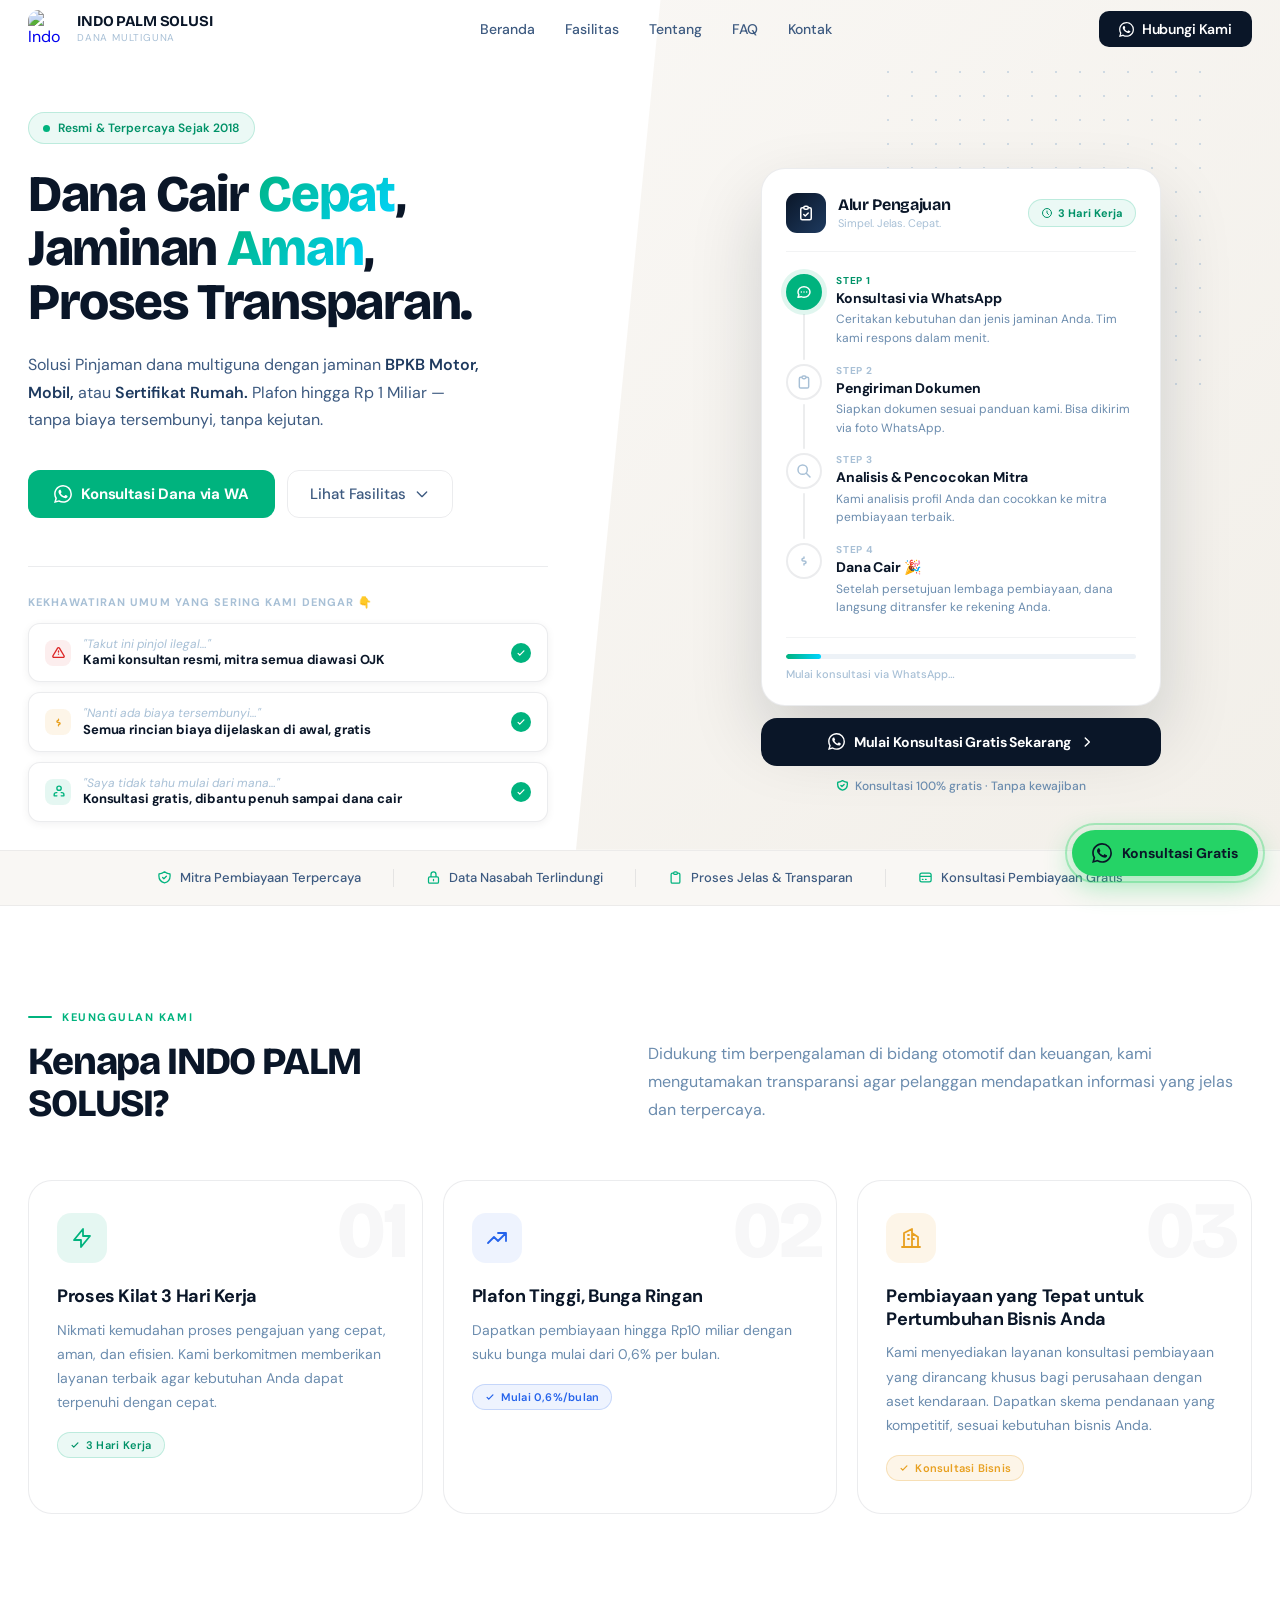
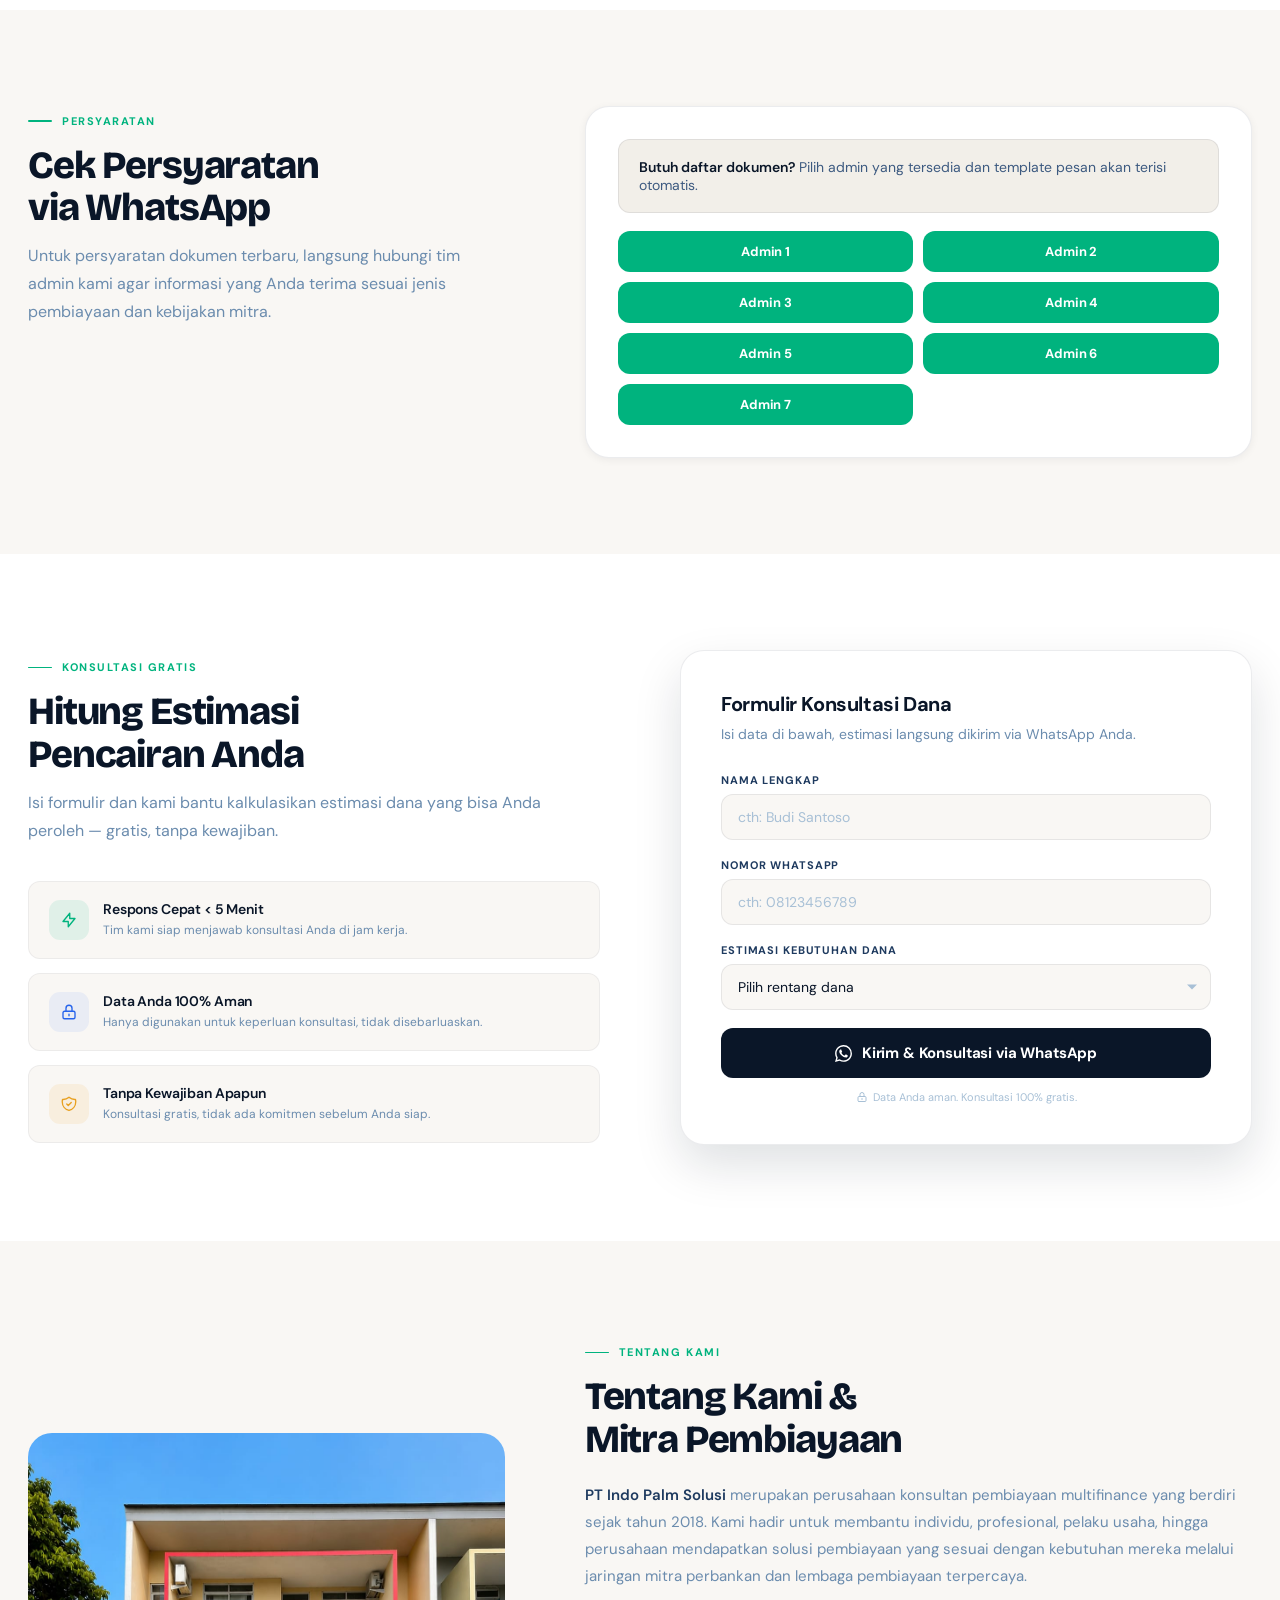
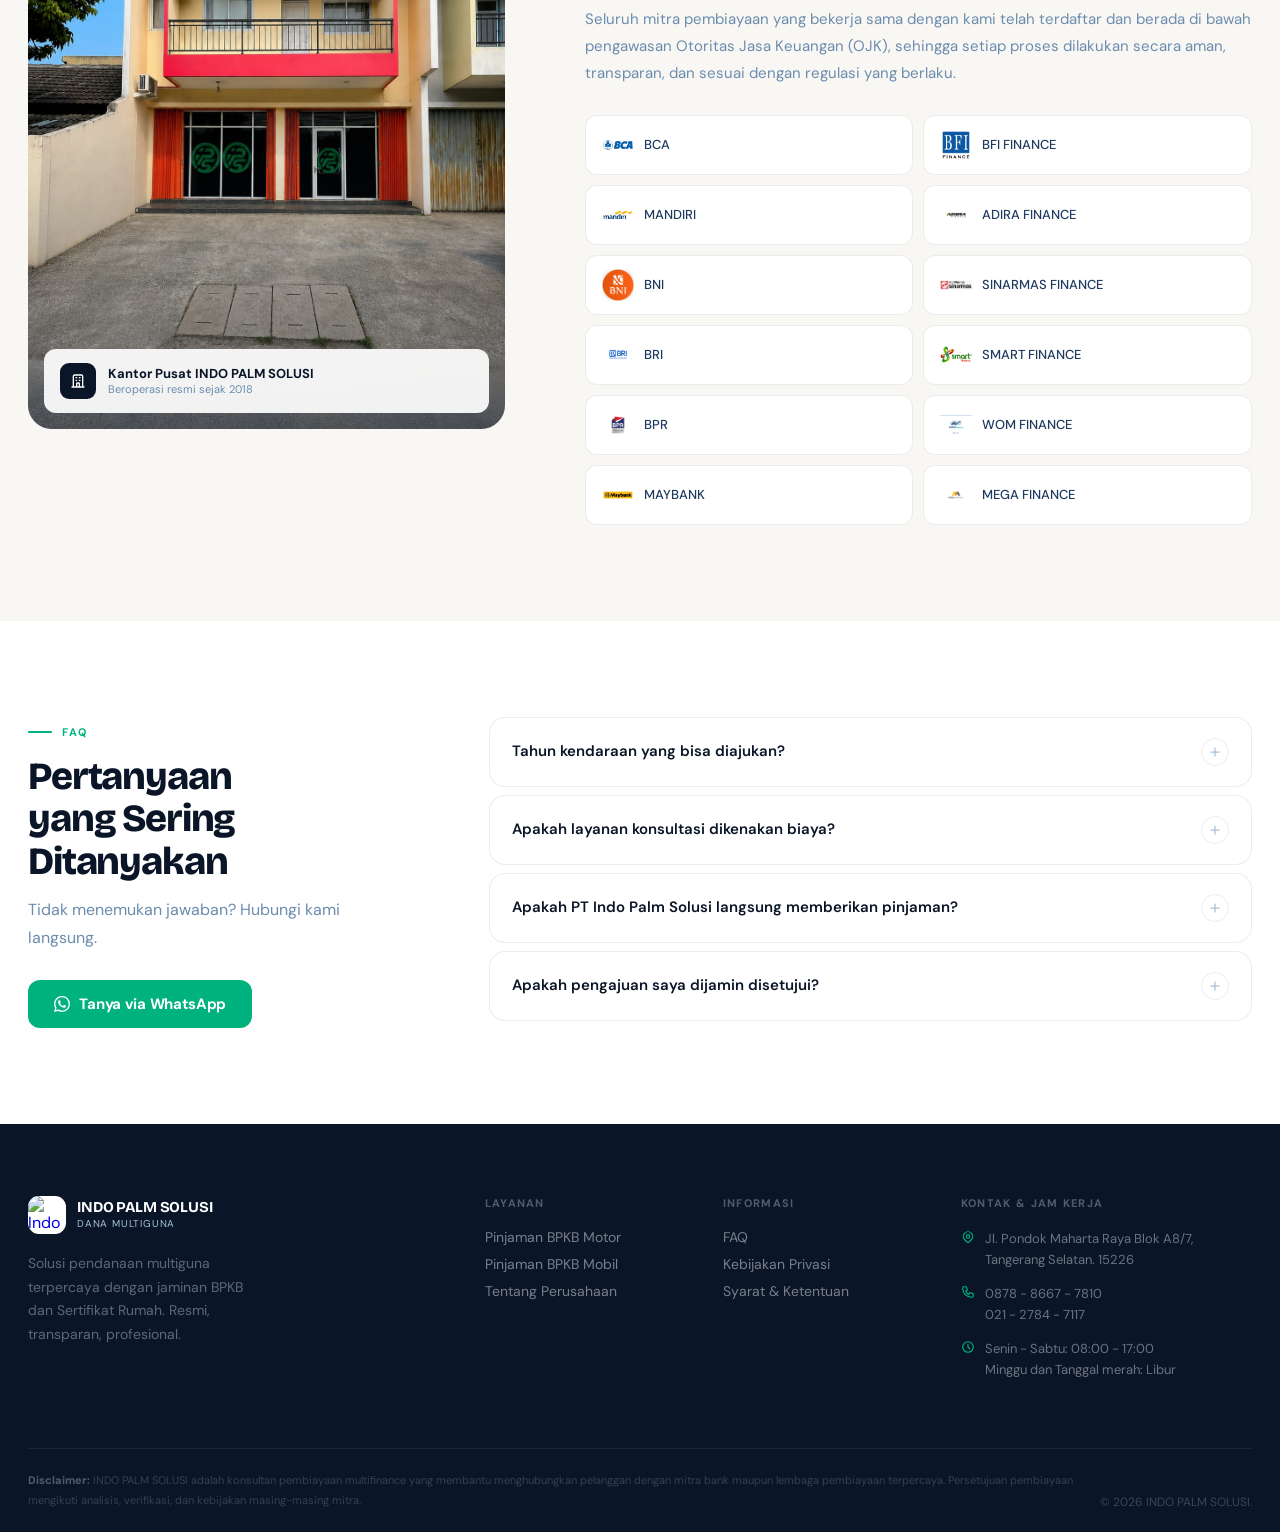
==== index.html @ 190ae88c "firt" ====
<!DOCTYPE html>
<html lang="id" class="scroll-smooth">
<head>
<meta charset="UTF-8"/>
<meta name="viewport" content="width=device-width, initial-scale=1.0"/>
<title>INDO PALM SOLUSI — Pendanaan Multiguna Terpercaya</title>
<meta name="description" content="Pinjaman dana multiguna jaminan BPKB & Sertifikat Rumah. Proses 1 hari, transparan, resmi."/>
<link rel="preconnect" href="https://fonts.googleapis.com"/>
<link rel="preconnect" href="https://fonts.gstatic.com" crossorigin/>
<link href="https://fonts.googleapis.com/css2?family=Bricolage+Grotesque:opsz,wght@12..96,400;12..96,500;12..96,600;12..96,700;12..96,800&family=DM+Sans:ital,opsz,wght@0,9..40,300;0,9..40,400;0,9..40,500;0,9..40,600;1,9..40,400&display=swap" rel="stylesheet"/>
<style>
:root {
  --ink:         #0A1628;
  --ink-soft:    #1E3A5F;
  --ink-mid:     #3D5A80;
  --ink-muted:   #6B8CAE;
  --ink-ghost:   #A8C0D6;
  --white:       #FFFFFF;
  --cream:       #F9F7F4;
  --cream-2:     #F2EFE9;
  --surface:     #EDF2F7;
  --accent:      #00B37E;
  --accent-dark: #009268;
  --accent-glow: rgba(0,179,126,0.15);
  --accent-pale: rgba(0,179,126,0.08);
  --blue-accent: #2563EB;
  --blue-pale:   rgba(37,99,235,0.08);
  --gold:        #E8A020;
  --gold-pale:   rgba(232,160,32,0.1);
  --border:      rgba(10,22,40,0.08);
  --border-soft: rgba(10,22,40,0.05);
  --shadow-sm:   0 2px 8px rgba(10,22,40,0.06);
  --shadow-md:   0 8px 24px rgba(10,22,40,0.10);
  --shadow-lg:   0 20px 48px rgba(10,22,40,0.13);
  --shadow-xl:   0 32px 72px rgba(10,22,40,0.16);
  --r-xl:        24px;
  --r-lg:        16px;
  --r-md:        12px;
  --r-sm:        8px;
}

*,*::before,*::after{box-sizing:border-box;margin:0;padding:0;}
html{scroll-behavior:smooth;}
body{font-family:'DM Sans',sans-serif;background:var(--white);color:var(--ink);-webkit-font-smoothing:antialiased;overflow-x:hidden;}
h1,h2,h3,h4{font-family:'Bricolage Grotesque',sans-serif;letter-spacing:-0.025em;line-height:1.1;}
::-webkit-scrollbar{width:4px;}
::-webkit-scrollbar-track{background:#f0f0f0;}
::-webkit-scrollbar-thumb{background:var(--accent);border-radius:2px;}

/* ── NAVBAR ── */
#navbar{position:fixed;top:0;left:0;right:0;z-index:100;padding:10px 0;transition:all 0.3s ease;}
#navbar.scrolled{background:rgba(255,255,255,0.95);backdrop-filter:blur(20px);-webkit-backdrop-filter:blur(20px);padding:6px 0;box-shadow:0 1px 0 var(--border), var(--shadow-sm);}
.nav-inner{max-width:1280px;margin:0 auto;padding:0 28px;display:flex;align-items:center;justify-content:space-between;gap:24px;}
.nav-logo{display:flex;align-items:center;gap:11px;text-decoration:none;}
.logo-mark{width:38px;height:38px;border-radius:11px;overflow:hidden;display:flex;align-items:center;justify-content:center;flex-shrink:0;}
.logo-mark img{width:100%;height:100%;object-fit:contain;}
.logo-name{font-family:'Bricolage Grotesque',sans-serif;font-weight:700;font-size:15px;color:var(--ink);letter-spacing:-0.01em;line-height:1;}
.logo-sub{font-size:10px;color:var(--ink-ghost);letter-spacing:0.08em;text-transform:uppercase;margin-top:2px;}
.nav-links{display:flex;align-items:center;gap:2px;}
.nav-link{font-size:14px;font-weight:500;color:var(--ink-mid);padding:8px 14px;border-radius:8px;text-decoration:none;transition:all 0.18s;}
.nav-link:hover{color:var(--ink);background:var(--cream);}
.nav-cta{display:inline-flex;align-items:center;gap:8px;padding:9px 20px;border-radius:10px;background:var(--ink);color:white;font-family:'DM Sans',sans-serif;font-size:14px;font-weight:600;text-decoration:none;transition:all 0.2s;letter-spacing:-0.01em;white-space:nowrap;}
.nav-cta:hover{background:var(--ink-soft);transform:translateY(-1px);box-shadow:var(--shadow-md);}
.hamburger{display:none;flex-direction:column;gap:5px;padding:8px;cursor:pointer;background:var(--cream);border:1px solid var(--border);border-radius:9px;transition:all 0.2s;}
.ham-bar{width:18px;height:1.8px;background:var(--ink);border-radius:2px;transition:all 0.3s;}
.hamburger.open .ham-bar:nth-child(1){transform:translateY(6.8px) rotate(45deg);}
.hamburger.open .ham-bar:nth-child(2){opacity:0;transform:scaleX(0);}
.hamburger.open .ham-bar:nth-child(3){transform:translateY(-6.8px) rotate(-45deg);}
.mobile-menu{display:none;overflow:hidden;max-height:0;background:white;border-bottom:1px solid var(--border);transition:max-height 0.35s cubic-bezier(0.4,0,0.2,1);}
.mobile-menu.open{max-height:360px;}
.mobile-menu-inner{padding:8px 16px 20px;display:flex;flex-direction:column;gap:2px;}
.mobile-link{display:block;padding:12px 14px;color:var(--ink-mid);font-size:15px;font-weight:500;text-decoration:none;border-radius:10px;transition:all 0.15s;}
.mobile-link:hover{background:var(--cream);color:var(--ink);}
.mobile-cta{display:flex;align-items:center;justify-content:center;gap:8px;margin-top:8px;padding:14px;background:var(--ink);color:white;border-radius:12px;font-weight:600;font-size:15px;text-decoration:none;}

/* ── HERO ── */
/* Reduced padding-top so header doesn't leave a big gap */
.hero{background:var(--white);padding-top:64px;padding-bottom:0;position:relative;overflow:hidden;}
.hero-bg-shape{position:absolute;top:0;right:0;width:55%;height:100%;background:linear-gradient(135deg,var(--cream) 0%,var(--cream-2) 100%);clip-path:polygon(12% 0,100% 0,100% 100%,0% 100%);pointer-events:none;}
.hero-bg-dots{position:absolute;top:60px;right:5%;width:340px;height:340px;opacity:0.5;background-image:radial-gradient(circle,var(--ink-ghost) 1px,transparent 1px);background-size:24px 24px;pointer-events:none;}
.hero-inner{max-width:1280px;margin:0 auto;padding:48px 28px 0;display:grid;grid-template-columns:1fr 1fr;gap:60px;align-items:center;position:relative;z-index:2;}
.hero-badge{display:inline-flex;align-items:center;gap:8px;padding:7px 14px;border-radius:100px;background:var(--accent-pale);border:1px solid rgba(0,179,126,0.2);margin-bottom:24px;}
.badge-dot{width:7px;height:7px;border-radius:50%;background:var(--accent);animation:bdot 2s ease-in-out infinite;}
@keyframes bdot{0%,100%{opacity:1;transform:scale(1);}50%{opacity:.5;transform:scale(1.5);}}
.badge-text{font-size:12px;font-weight:600;color:var(--accent-dark);letter-spacing:0.01em;}
.hero-h1{font-size:clamp(34px,4vw,60px);font-weight:800;color:var(--ink);line-height:1.05;margin-bottom:22px;}
.hero-h1 .hl{background:linear-gradient(135deg,var(--accent) 0%,#00D4FF 100%);-webkit-background-clip:text;-webkit-text-fill-color:transparent;background-clip:text;}
.hero-sub{font-size:16px;line-height:1.72;color:var(--ink-mid);margin-bottom:36px;max-width:460px;font-weight:400;}
.hero-sub strong{color:var(--ink-soft);font-weight:600;}
.hero-actions{display:flex;gap:12px;flex-wrap:wrap;margin-bottom:48px;}
.btn-green{display:inline-flex;align-items:center;gap:9px;padding:14px 26px;border-radius:12px;background:var(--accent);color:white;font-family:'DM Sans',sans-serif;font-weight:700;font-size:15px;text-decoration:none;border:none;cursor:pointer;transition:all 0.22s;letter-spacing:-0.01em;position:relative;overflow:hidden;}
.btn-green::after{content:'';position:absolute;inset:0;background:linear-gradient(120deg,transparent,rgba(255,255,255,0.18),transparent);transform:translateX(-100%);transition:transform 0.4s;}
.btn-green:hover{background:var(--accent-dark);transform:translateY(-2px);box-shadow:0 12px 32px var(--accent-glow);}
.btn-green:hover::after{transform:translateX(100%);}
.btn-outline{display:inline-flex;align-items:center;gap:8px;padding:13px 22px;border-radius:12px;border:1.5px solid var(--border);background:transparent;color:var(--ink-mid);font-family:'DM Sans',sans-serif;font-weight:500;font-size:15px;text-decoration:none;transition:all 0.2s;}
.btn-outline:hover{border-color:var(--ink-mid);color:var(--ink);background:var(--cream);}

/* ── OBJECTION KILLER / PROOF STRIP ── */
.hero-proof{margin-bottom:0;max-width:520px;}
.proof-divider{width:100%;height:1px;background:var(--border);margin:28px 0;}
.proof-label{font-size:11px;font-weight:700;color:var(--ink-ghost);letter-spacing:0.1em;text-transform:uppercase;margin-bottom:14px;}
.proof-list{display:flex;flex-direction:column;gap:10px;}
/* Extra spacing after the last proof item before the trust strip */
.proof-list{padding-bottom:28px;}
.proof-item{display:flex;align-items:center;gap:12px;padding:13px 16px;border:1.5px solid var(--border);border-radius:var(--r-md);background:white;box-shadow:var(--shadow-sm);transition:all 0.2s;cursor:default;}
.proof-item:hover{border-color:rgba(0,179,126,0.3);background:rgba(0,179,126,0.03);transform:translateX(3px);}
.proof-ic{width:26px;height:26px;border-radius:8px;display:flex;align-items:center;justify-content:center;flex-shrink:0;}
.proof-ic.green{background:rgba(0,179,126,0.1);color:var(--accent);}
.proof-ic.blue{background:rgba(37,99,235,0.08);color:var(--blue-accent);}
.proof-ic.gold{background:rgba(232,160,32,0.1);color:var(--gold);}
.proof-ic.red{background:rgba(220,38,38,0.08);color:#DC2626;}
.proof-body{flex:1;}
.proof-q{font-size:12px;color:var(--ink-ghost);line-height:1.2;margin-bottom:1px;font-style:italic;}
.proof-h{font-size:13px;font-weight:700;color:var(--ink);line-height:1.25;letter-spacing:-0.01em;}
.proof-check{width:20px;height:20px;border-radius:50%;background:var(--accent);display:flex;align-items:center;justify-content:center;flex-shrink:0;}
/* hero right */
.hero-right{display:flex;align-items:center;justify-content:center;}
.hero-card-wrap{position:relative;width:100%;max-width:390px;}
.hcard-main{background:white;border:1px solid var(--border);border-radius:var(--r-xl);padding:28px;box-shadow:var(--shadow-xl);}
.hcard-top{display:flex;align-items:center;justify-content:space-between;margin-bottom:26px;}
.hcard-icon{width:44px;height:44px;border-radius:12px;background:linear-gradient(135deg,var(--ink) 0%,var(--ink-soft) 100%);display:flex;align-items:center;justify-content:center;}
.plafon-lbl{font-size:11px;color:var(--ink-ghost);font-weight:500;letter-spacing:0.05em;text-transform:uppercase;margin-bottom:3px;}
.plafon-val{font-family:'Bricolage Grotesque',sans-serif;font-size:14px;font-weight:700;color:var(--ink);letter-spacing:-0.01em;}
.pbar-row{margin-bottom:14px;}
.pbar-top{display:flex;justify-content:space-between;margin-bottom:6px;}
.pbar-name{font-size:12px;font-weight:500;color:var(--ink-mid);}
.pbar-amount{font-size:12px;font-weight:600;color:var(--ink);font-family:'Bricolage Grotesque',sans-serif;}
.pbar-bg{height:5px;background:var(--surface);border-radius:100px;overflow:hidden;}
.pbar-fill{height:100%;border-radius:100px;background:linear-gradient(90deg,var(--accent),#00D4FF);}
.hcard-footer{margin-top:20px;padding:14px 16px;border-radius:var(--r-md);background:var(--accent-pale);border:1px solid rgba(0,179,126,0.15);display:flex;align-items:center;gap:10px;}
.hcard-footer span{font-size:13px;font-weight:600;color:var(--accent-dark);}
/* floating mini cards */
.fcard{position:absolute;background:white;border:1px solid var(--border);border-radius:var(--r-md);padding:12px 16px;box-shadow:var(--shadow-md);}
.fcard-1{top:-20px;right:-16px;}
.fcard-2{bottom:-18px;left:-16px;}
.fcard-row{display:flex;align-items:center;gap:8px;}
.fcard-dot{width:8px;height:8px;border-radius:50%;}
.fcard-txt{font-size:12px;font-weight:600;color:var(--ink);}
.fcard-sub{font-size:10px;color:var(--ink-ghost);margin-top:2px;}

/* ── TRUST STRIP ── */
.trust-strip{background:var(--cream);border-top:1px solid var(--border-soft);border-bottom:1px solid var(--border-soft);padding:18px 28px;}
.trust-strip-inner{max-width:1280px;margin:0 auto;display:flex;align-items:center;justify-content:center;gap:32px;flex-wrap:wrap;}
.tstrip-item{display:flex;align-items:center;gap:8px;font-size:13px;font-weight:500;color:var(--ink-mid);white-space:nowrap;}
.tstrip-item svg{color:var(--accent);flex-shrink:0;}
.tstrip-sep{width:1px;height:18px;background:var(--border);flex-shrink:0;}

/* ── SECTIONS ── */
.section{padding:96px 28px;}
.sec-inner{max-width:1280px;margin:0 auto;}
.sec-label{display:inline-flex;align-items:center;gap:10px;font-size:11px;font-weight:700;color:var(--accent);letter-spacing:0.14em;text-transform:uppercase;margin-bottom:16px;}
.sec-label::before{content:'';width:24px;height:1.5px;background:var(--accent);border-radius:2px;}
.sec-h2{font-size:clamp(26px,3vw,44px);font-weight:800;color:var(--ink);line-height:1.1;letter-spacing:-0.03em;}
.sec-sub{font-size:16px;color:var(--ink-muted);line-height:1.75;margin-top:14px;font-weight:400;}

/* ── FEATURE CARDS ── */
.feat-grid{display:grid;grid-template-columns:repeat(3,1fr);gap:20px;margin-top:56px;}
.feat-card{background:var(--white);border:1px solid var(--border);border-radius:var(--r-xl);padding:32px 28px;position:relative;overflow:hidden;transition:all 0.32s cubic-bezier(0.4,0,0.2,1);cursor:default;}
.feat-card::after{content:'';position:absolute;inset:0;border-radius:var(--r-xl);border:1.5px solid var(--accent);opacity:0;transition:opacity 0.3s;}
.feat-card:hover{transform:translateY(-8px);box-shadow:var(--shadow-xl);}
.feat-card:hover::after{opacity:1;}
.feat-bg-num{position:absolute;right:16px;top:10px;font-family:'Bricolage Grotesque',sans-serif;font-size:80px;font-weight:800;color:var(--ink);opacity:0.03;line-height:1;pointer-events:none;letter-spacing:-0.04em;}
.feat-icon{width:50px;height:50px;border-radius:14px;display:flex;align-items:center;justify-content:center;margin-bottom:22px;}
.feat-h{font-size:18px;font-weight:700;color:var(--ink);letter-spacing:-0.02em;margin-bottom:10px;line-height:1.25;}
.feat-p{font-size:14px;color:var(--ink-muted);line-height:1.72;font-weight:400;}
.feat-tag{display:inline-flex;align-items:center;gap:6px;margin-top:18px;padding:5px 12px;border-radius:100px;font-size:11px;font-weight:600;letter-spacing:0.02em;}

/* ── CHECKLIST SECTION ── */
.check-section{background:var(--cream);}
.check-layout{display:grid;grid-template-columns:1fr 1.4fr;gap:80px;align-items:start;}
.tab-row{display:flex;gap:8px;flex-wrap:wrap;margin-top:36px;}
.tab-pill{padding:9px 20px;border-radius:100px;font-family:'DM Sans',sans-serif;font-size:14px;font-weight:500;border:1.5px solid var(--border);color:var(--ink-mid);cursor:pointer;background:white;transition:all 0.22s;user-select:none;}
.tab-pill:hover{border-color:var(--ink-mid);color:var(--ink);}
.tab-pill.active{background:var(--ink);border-color:var(--ink);color:white;font-weight:600;}
.check-box{background:white;border:1px solid var(--border);border-radius:var(--r-xl);padding:32px;box-shadow:var(--shadow-sm);}
.check-grid{display:grid;grid-template-columns:1fr 1fr;gap:10px;margin-bottom:24px;}
.check-item{display:flex;align-items:center;gap:11px;padding:13px 16px;border-radius:var(--r-md);background:var(--cream);border:1px solid var(--border-soft);transition:all 0.18s;}
.check-item:hover{background:rgba(0,179,126,0.06);border-color:rgba(0,179,126,0.2);}
.check-ic{width:20px;height:20px;border-radius:50%;background:rgba(0,179,126,0.12);border:1px solid rgba(0,179,126,0.25);display:flex;align-items:center;justify-content:center;flex-shrink:0;}
.check-text{font-size:13px;font-weight:500;color:var(--ink-soft);}
.check-cta{padding:18px 20px;border-radius:var(--r-md);background:var(--cream-2);border:1px solid var(--border);display:flex;align-items:center;justify-content:space-between;gap:16px;flex-wrap:wrap;}
.check-cta-txt{font-size:14px;color:var(--ink-mid);}
.check-cta-txt strong{color:var(--ink);font-weight:600;}

/* ── FORM SECTION ── */
.form-section{background:white;}
.form-layout{display:grid;grid-template-columns:1fr 1fr;gap:80px;align-items:center;}
.form-card{background:white;border:1px solid var(--border);border-radius:var(--r-xl);padding:40px;box-shadow:var(--shadow-lg);}
.form-head{font-size:20px;font-weight:700;color:var(--ink);letter-spacing:-0.02em;margin-bottom:6px;}
.form-subhead{font-size:14px;color:var(--ink-muted);margin-bottom:28px;line-height:1.6;}
.field{margin-bottom:18px;}
.field-label{display:block;font-size:11px;font-weight:700;color:var(--ink-soft);letter-spacing:0.08em;text-transform:uppercase;margin-bottom:7px;}
.field-input,.field-select{width:100%;padding:13px 16px;border-radius:var(--r-md);border:1.5px solid var(--border);background:var(--cream);color:var(--ink);font-family:'DM Sans',sans-serif;font-size:14px;font-weight:400;outline:none;transition:all 0.2s;appearance:none;-webkit-appearance:none;}
.field-input::placeholder{color:var(--ink-ghost);}
.field-input:focus,.field-select:focus{border-color:var(--accent);background:white;box-shadow:0 0 0 3px var(--accent-glow);}
.select-wrap{position:relative;}
.select-wrap::after{content:'';position:absolute;right:14px;top:50%;transform:translateY(-50%);border-left:5px solid transparent;border-right:5px solid transparent;border-top:5px solid var(--ink-ghost);pointer-events:none;}
.form-btn{width:100%;padding:15px;border-radius:12px;background:var(--ink);color:white;font-family:'DM Sans',sans-serif;font-weight:700;font-size:15px;border:none;cursor:pointer;display:flex;align-items:center;justify-content:center;gap:10px;transition:all 0.22s;margin-top:6px;letter-spacing:-0.01em;position:relative;overflow:hidden;}
.form-btn::after{content:'';position:absolute;inset:0;background:linear-gradient(120deg,transparent,rgba(255,255,255,0.08),transparent);transform:translateX(-100%);transition:transform 0.4s;}
.form-btn:hover{background:var(--ink-soft);transform:translateY(-1px);box-shadow:var(--shadow-lg);}
.form-btn:hover::after{transform:translateX(100%);}
.form-note{text-align:center;font-size:11px;color:var(--ink-ghost);margin-top:12px;display:flex;align-items:center;justify-content:center;gap:5px;}
/* trust list left */
.ftrust-list{display:flex;flex-direction:column;gap:14px;margin-top:36px;}
.ftrust-item{display:flex;align-items:flex-start;gap:14px;padding:18px 20px;background:var(--cream);border:1px solid var(--border-soft);border-radius:var(--r-md);}
.fti-icon{width:40px;height:40px;border-radius:11px;display:flex;align-items:center;justify-content:center;flex-shrink:0;}
.fti-h{font-size:14px;font-weight:600;color:var(--ink);margin-bottom:3px;letter-spacing:-0.01em;}
.fti-p{font-size:12px;color:var(--ink-muted);line-height:1.55;}

/* ── ABOUT ── */
.about-section{background:var(--cream);}
.about-layout{display:grid;grid-template-columns:5fr 7fr;gap:80px;align-items:center;}
.about-img-box{position:relative;border-radius:var(--r-xl);overflow:hidden;}
.about-img-box img{width:100%;aspect-ratio:4/5;object-fit:cover;display:block;}
.about-img-ov{position:absolute;inset:0;background:linear-gradient(to top,rgba(10,22,40,0.5) 0%,transparent 55%);}
.about-label{position:absolute;bottom:16px;left:16px;right:16px;background:rgba(255,255,255,0.92);backdrop-filter:blur(12px);border-radius:var(--r-md);padding:14px 16px;display:flex;align-items:center;gap:12px;}
.al-icon{width:36px;height:36px;border-radius:9px;background:var(--ink);display:flex;align-items:center;justify-content:center;flex-shrink:0;}
.al-t1{font-size:13px;font-weight:700;color:var(--ink);line-height:1.2;}
.al-t2{font-size:11px;color:var(--ink-muted);margin-top:1px;}
.about-body{font-size:15px;color:var(--ink-muted);line-height:1.8;}
.about-body strong{color:var(--ink-soft);font-weight:600;}
.comp-grid{display:grid;grid-template-columns:1fr 1fr;gap:10px;margin-top:28px;}
.comp-item{display:flex;align-items:center;gap:10px;padding:13px 16px;background:white;border:1px solid var(--border);border-radius:var(--r-md);}
/* Partner logo image style */
.comp-logo-img{width:32px;height:32px;border-radius:9px;object-fit:contain;flex-shrink:0;background:white;}
.comp-text{font-size:13px;font-weight:500;color:var(--ink-soft);}

/* ── FAQ ── */
.admin-wa-grid{display:grid;grid-template-columns:repeat(2,1fr);gap:10px;}
.admin-wa-btn{font-size:13px;padding:12px 16px;justify-content:center;}
.partner-grid{grid-template-columns:repeat(2,1fr);}
.partner-logo{background:var(--cream);border:1px solid var(--border);font-family:'Bricolage Grotesque',sans-serif;font-weight:800;color:var(--accent-dark);}
.partner-item{background:white;}
@media(max-width:640px){.admin-wa-grid,.partner-grid{grid-template-columns:1fr;}}

.faq-section{background:white;}
.faq-layout{display:grid;grid-template-columns:4fr 8fr;gap:80px;align-items:start;}
.faq-list{display:flex;flex-direction:column;gap:8px;}
.faq-item{border:1.5px solid var(--border);border-radius:var(--r-lg);background:white;overflow:hidden;transition:border-color 0.2s,box-shadow 0.2s;}
.faq-item.open{border-color:var(--accent);box-shadow:0 4px 20px var(--accent-glow);}
.faq-q{width:100%;display:flex;align-items:center;justify-content:space-between;padding:20px 22px;cursor:pointer;background:none;border:none;text-align:left;gap:16px;}
.faq-qt{font-size:15px;font-weight:600;color:var(--ink);line-height:1.4;font-family:'DM Sans',sans-serif;}
.faq-icon{width:28px;height:28px;border-radius:50%;border:1.5px solid var(--border);flex-shrink:0;display:flex;align-items:center;justify-content:center;color:var(--ink-ghost);transition:all 0.28s;}
.faq-item.open .faq-icon{background:var(--accent);border-color:var(--accent);color:white;transform:rotate(45deg);}
.faq-ans{max-height:0;overflow:hidden;transition:max-height 0.32s cubic-bezier(0.4,0,0.2,1);}
.faq-ans.open{max-height:360px;}
.faq-ans-in{padding:0 22px 20px;font-size:14px;color:var(--ink-muted);line-height:1.78;border-top:1px solid var(--border-soft);}
.faq-ans-in{padding-top:16px;}

/* ── FOOTER ── */
.footer{background:var(--ink);padding:72px 28px 0;}
.footer-inner{max-width:1280px;margin:0 auto;}
.footer-grid{display:grid;grid-template-columns:2.2fr 1fr 1fr 1.6fr;gap:56px;padding-bottom:56px;}
.footer-brand-p{font-size:14px;color:rgba(255,255,255,0.35);line-height:1.7;margin-top:18px;max-width:240px;}
.footer-h{font-size:11px;font-weight:700;color:rgba(255,255,255,0.3);letter-spacing:0.12em;text-transform:uppercase;margin-bottom:18px;}
.footer-links{display:flex;flex-direction:column;gap:9px;}
.footer-a{font-size:14px;color:rgba(255,255,255,0.45);text-decoration:none;transition:color 0.18s;font-weight:400;}
.footer-a:hover{color:rgba(255,255,255,0.85);}
.footer-contact-item{display:flex;gap:10px;margin-bottom:12px;}
.fci-icon{flex-shrink:0;margin-top:2px;color:var(--accent);}
.fci-text{font-size:13px;color:rgba(255,255,255,0.4);line-height:1.65;}
.footer-bottom{border-top:1px solid rgba(255,255,255,0.07);padding:22px 0;display:flex;gap:20px;flex-wrap:wrap;align-items:flex-start;}
.footer-disclaimer{font-size:11px;color:rgba(255,255,255,0.18);line-height:1.75;flex:1;min-width:260px;}
.footer-copy{font-size:12px;color:rgba(255,255,255,0.2);white-space:nowrap;align-self:flex-end;margin-left:auto;}
/* Footer logo */
.footer-logo-mark{width:38px;height:38px;border-radius:11px;overflow:hidden;display:flex;align-items:center;justify-content:center;flex-shrink:0;background:white;}
.footer-logo-mark img{width:100%;height:100%;object-fit:contain;}

/* ── WA FLOAT ── */
.wa-float{position:fixed;bottom:24px;right:22px;z-index:200;display:flex;align-items:center;gap:10px;padding:13px 20px;border-radius:100px;background:#25D366;color:var(--ink);font-family:'DM Sans',sans-serif;font-weight:700;font-size:14px;text-decoration:none;box-shadow:0 8px 28px rgba(37,211,102,0.45);transition:all 0.25s;animation:wafloat 4s ease-in-out infinite;}
.wa-float:hover{animation:none;transform:scale(1.05) translateY(-3px);box-shadow:0 16px 44px rgba(37,211,102,0.55);}
@keyframes wafloat{0%,100%{transform:translateY(0);}50%{transform:translateY(-5px);}}
.wa-ring{position:absolute;inset:-7px;border-radius:100px;border:2px solid rgba(37,211,102,0.35);animation:waring 2.2s ease-in-out infinite;}
@keyframes waring{0%,100%{opacity:1;transform:scale(1);}60%{opacity:0;transform:scale(1.14);}}
.wa-lbl{display:inline;}

/* ── REVEAL ANIMATIONS ── */
.reveal{opacity:0;transform:translateY(28px);transition:opacity 0.6s cubic-bezier(0.4,0,0.2,1),transform 0.6s cubic-bezier(0.4,0,0.2,1);}
.reveal.up{opacity:1;transform:translateY(0);}
.d1{transition-delay:0.08s;}.d2{transition-delay:0.16s;}.d3{transition-delay:0.24s;}.d4{transition-delay:0.32s;}.d5{transition-delay:0.40s;}

/* ── PROCESS TIMELINE CARD ── */
.ptl-wrap{width:100%;max-width:400px;display:flex;flex-direction:column;gap:12px;}
.ptl-card{background:white;border:1px solid var(--border);border-radius:var(--r-xl);padding:24px;box-shadow:var(--shadow-xl);}
.ptl-card-head{display:flex;align-items:center;gap:12px;margin-bottom:22px;padding-bottom:18px;border-bottom:1px solid var(--border-soft);}
.ptl-head-icon{width:40px;height:40px;border-radius:11px;background:linear-gradient(135deg,var(--ink),var(--ink-soft));display:flex;align-items:center;justify-content:center;flex-shrink:0;}
.ptl-card-title{font-family:'Bricolage Grotesque',sans-serif;font-size:16px;font-weight:700;color:var(--ink);letter-spacing:-0.02em;line-height:1.1;}
.ptl-card-sub{font-size:11px;color:var(--ink-ghost);margin-top:2px;}
.ptl-duration-badge{margin-left:auto;display:inline-flex;align-items:center;gap:5px;padding:6px 12px;border-radius:100px;background:rgba(0,179,126,0.08);border:1px solid rgba(0,179,126,0.2);font-size:11px;font-weight:700;color:var(--accent-dark);white-space:nowrap;flex-shrink:0;}
.ptl-steps{display:flex;flex-direction:column;gap:0;margin-bottom:20px;}
.ptl-step{display:flex;gap:14px;}
.ptl-step-left{display:flex;flex-direction:column;align-items:center;width:36px;flex-shrink:0;}
.ptl-step-ic{width:36px;height:36px;border-radius:50%;border:2px solid var(--border);background:white;display:flex;align-items:center;justify-content:center;flex-shrink:0;transition:all 0.5s cubic-bezier(0.4,0,0.2,1);color:var(--ink-ghost);}
.ptl-step-ic.active{border-color:var(--accent);background:var(--accent);color:white;box-shadow:0 0 0 5px rgba(0,179,126,0.12);}
.ptl-step-ic.done{border-color:var(--accent);background:var(--accent);color:white;}
.ptl-step-line{width:2px;flex:1;min-height:10px;background:var(--border);margin:4px 0;border-radius:2px;transition:background 0.5s ease;}
.ptl-step-line.filled{background:var(--accent);}
.ptl-step-body{padding-bottom:16px;flex:1;}
.ptl-step:last-child .ptl-step-body{padding-bottom:0;}
.ptl-step-day{font-size:10px;font-weight:700;color:var(--ink-ghost);letter-spacing:0.08em;text-transform:uppercase;margin-bottom:3px;transition:color 0.3s;}
.ptl-step-day.active{color:var(--accent-dark);}
.ptl-step-title{font-size:14px;font-weight:700;color:var(--ink);letter-spacing:-0.01em;margin-bottom:3px;line-height:1.25;}
.ptl-step-desc{font-size:12px;color:var(--ink-muted);line-height:1.55;}
.ptl-progress-wrap{padding-top:16px;border-top:1px solid var(--border-soft);}
.ptl-progress-track{height:5px;background:var(--surface);border-radius:100px;overflow:hidden;margin-bottom:8px;}
.ptl-progress-fill{height:100%;width:0%;border-radius:100px;background:linear-gradient(90deg,var(--accent),#00D4FF);transition:width 0.8s cubic-bezier(0.4,0,0.2,1);}
.ptl-progress-label{font-size:11px;color:var(--ink-ghost);font-weight:500;}
.ptl-cta{display:flex;align-items:center;justify-content:center;gap:9px;padding:15px 20px;border-radius:var(--r-lg);background:var(--ink);color:white;font-family:'DM Sans',sans-serif;font-weight:700;font-size:14px;text-decoration:none;transition:all 0.22s;letter-spacing:-0.01em;position:relative;overflow:hidden;}
.ptl-cta::after{content:'';position:absolute;inset:0;background:linear-gradient(120deg,transparent,rgba(255,255,255,0.08),transparent);transform:translateX(-100%);transition:transform 0.4s;}
.ptl-cta:hover{background:var(--ink-soft);transform:translateY(-2px);box-shadow:0 12px 32px rgba(10,22,40,0.25);}
.ptl-cta:hover::after{transform:translateX(100%);}
.ptl-trust{display:flex;align-items:center;justify-content:center;gap:6px;font-size:12px;font-weight:500;color:var(--ink-muted);}


/* ── RESPONSIVE ── */
@media(max-width:1024px){
  .spf-wrap{max-width:100%;}
  .hero-inner,.form-layout,.about-layout{grid-template-columns:1fr;}
  .check-layout{grid-template-columns:1fr;}
  .faq-layout{grid-template-columns:1fr;}
  .feat-grid{grid-template-columns:1fr 1fr;}
  .footer-grid{grid-template-columns:1fr 1fr;gap:36px;}
  .hero-bg-shape{width:100%;clip-path:none;background:transparent;}
  .hero-bg-dots{display:none;}
  .hero-right{order:0;}
  .fcard-1,.fcard-2{display:none;}
}
@media(max-width:768px){
  .section{padding:64px 20px;}
  .hero{padding-top:60px;}
  .hero-inner{padding:32px 20px 0;gap:36px;}
  .feat-grid{grid-template-columns:1fr;}
  .check-grid{grid-template-columns:1fr;}
  .footer-grid{grid-template-columns:1fr;gap:28px;}
  .comp-grid{grid-template-columns:1fr;}
  .nav-links,.nav-cta,.desk-only{display:none!important;}
  .hamburger{display:flex;}
  .mobile-menu{display:block;}
  .hero-proof{grid-template-columns:1fr;}
  .hero-actions{flex-direction:column;}
  .btn-green,.btn-outline{width:100%;justify-content:center;}
  .proof-divider{margin:20px 0 16px;}
  .hero-proof{max-width:100%;}
  .wa-lbl{display:none;}
  .wa-float{padding:14px;border-radius:50%;}
}
@media(max-width:480px){
  .trust-strip-inner{gap:16px;}
  .tstrip-sep{display:none;}
  .tab-row{gap:6px;}
}
</style>
</head>
<body>

<!-- ══════════ NAVBAR ══════════ -->
<header id="navbar">
  <div class="nav-inner">
    <a href="#hero" class="nav-logo">
      <div class="logo-mark">
        <img src="indopalm.jpg" alt="Indo Palm Solusi Logo"/>
      </div>
      <div>
        <div class="logo-name">INDO PALM SOLUSI</div>
        <div class="logo-sub">Dana Multiguna</div>
      </div>
    </a>
    <nav class="nav-links">
      <a href="#hero" class="nav-link">Beranda</a>
      <a href="#fasilitas" class="nav-link">Fasilitas</a>
      <a href="#tentang" class="nav-link">Tentang</a>
      <a href="#faq" class="nav-link">FAQ</a>
      <a href="#kontak" class="nav-link">Kontak</a>
    </nav>
    <a href="https://wa.me/6287886677810" target="_blank" class="nav-cta desk-only">
      <svg width="15" height="15" viewBox="0 0 24 24" fill="currentColor"><path d="M17.472 14.382c-.297-.149-1.758-.867-2.03-.967-.273-.099-.471-.148-.67.15-.197.297-.767.966-.94 1.164-.173.199-.347.223-.644.075-.297-.15-1.255-.463-2.39-1.475-.883-.788-1.48-1.761-1.653-2.059-.173-.297-.018-.458.13-.606.134-.133.298-.347.446-.52.149-.174.198-.298.298-.497.099-.198.05-.371-.025-.52-.075-.149-.669-1.612-.916-2.207-.242-.579-.487-.5-.669-.51-.173-.008-.371-.01-.57-.01-.198 0-.52.074-.792.372-.272.297-1.04 1.016-1.04 2.479 0 1.462 1.065 2.875 1.213 3.074.149.198 2.096 3.2 5.077 4.487.709.306 1.262.489 1.694.625.712.227 1.36.195 1.871.118.571-.085 1.758-.719 2.006-1.413.248-.694.248-1.289.173-1.413-.074-.124-.272-.198-.57-.347m-5.421 7.403h-.004a9.87 9.87 0 01-5.031-1.378l-.361-.214-3.741.982.998-3.648-.235-.374a9.86 9.86 0 01-1.51-5.26c.001-5.45 4.436-9.884 9.888-9.884 2.64 0 5.122 1.03 6.988 2.898a9.825 9.825 0 012.893 6.994c-.003 5.45-4.437 9.884-9.885 9.884m8.413-18.297A11.815 11.815 0 0012.05 0C5.495 0 .16 5.335.157 11.892c0 2.096.547 4.142 1.588 5.945L.057 24l6.305-1.654a11.882 11.882 0 005.683 1.448h.005c6.554 0 11.89-5.335 11.893-11.893a11.821 11.821 0 00-3.48-8.413z"/></svg>
      Hubungi Kami
    </a>
    <div class="hamburger" id="hamburger" onclick="toggleMenu()">
      <div class="ham-bar"></div><div class="ham-bar"></div><div class="ham-bar"></div>
    </div>
  </div>
  <div class="mobile-menu" id="mobileMenu">
    <div class="mobile-menu-inner">
      <a href="#hero" class="mobile-link" onclick="closeMenu()">Beranda</a>
      <a href="#fasilitas" class="mobile-link" onclick="closeMenu()">Fasilitas</a>
      <a href="#tentang" class="mobile-link" onclick="closeMenu()">Tentang Kami</a>
      <a href="#faq" class="mobile-link" onclick="closeMenu()">FAQ</a>
      <a href="#kontak" class="mobile-link" onclick="closeMenu()">Kontak</a>
      <a href="https://wa.me/6287886677810" target="_blank" class="mobile-cta">
        <svg width="18" height="18" viewBox="0 0 24 24" fill="currentColor"><path d="M17.472 14.382c-.297-.149-1.758-.867-2.03-.967-.273-.099-.471-.148-.67.15-.197.297-.767.966-.94 1.164-.173.199-.347.223-.644.075-.297-.15-1.255-.463-2.39-1.475-.883-.788-1.48-1.761-1.653-2.059-.173-.297-.018-.458.13-.606.134-.133.298-.347.446-.52.149-.174.198-.298.298-.497.099-.198.05-.371-.025-.52-.075-.149-.669-1.612-.916-2.207-.242-.579-.487-.5-.669-.51-.173-.008-.371-.01-.57-.01-.198 0-.52.074-.792.372-.272.297-1.04 1.016-1.04 2.479 0 1.462 1.065 2.875 1.213 3.074.149.198 2.096 3.2 5.077 4.487.709.306 1.262.489 1.694.625.712.227 1.36.195 1.871.118.571-.085 1.758-.719 2.006-1.413.248-.694.248-1.289.173-1.413-.074-.124-.272-.198-.57-.347m-5.421 7.403h-.004a9.87 9.87 0 01-5.031-1.378l-.361-.214-3.741.982.998-3.648-.235-.374a9.86 9.86 0 01-1.51-5.26c.001-5.45 4.436-9.884 9.888-9.884 2.64 0 5.122 1.03 6.988 2.898a9.825 9.825 0 012.893 6.994c-.003 5.45-4.437 9.884-9.885 9.884m8.413-18.297A11.815 11.815 0 0012.05 0C5.495 0 .16 5.335.157 11.892c0 2.096.547 4.142 1.588 5.945L.057 24l6.305-1.654a11.882 11.882 0 005.683 1.448h.005c6.554 0 11.89-5.335 11.893-11.893a11.821 11.821 0 00-3.48-8.413z"/></svg>
        Konsultasi via WhatsApp
      </a>
    </div>
  </div>
</header>

<!-- ══════════ HERO ══════════ -->
<section class="hero" id="hero">
  <div class="hero-bg-shape"></div>
  <div class="hero-bg-dots"></div>
  <div class="hero-inner">
    <!-- Left -->
    <div>
      <div class="hero-badge reveal">
        <div class="badge-dot"></div>
        <span class="badge-text">Resmi &amp; Terpercaya Sejak 2018</span>
      </div>
      <h1 class="hero-h1 reveal d1">
        Dana Cair <span class="hl">Cepat</span>,<br/>
        Jaminan <span class="hl">Aman</span>,<br/>
        Proses Transparan.
      </h1>
      <p class="hero-sub reveal d2">Solusi Pinjaman dana multiguna dengan jaminan <strong>BPKB Motor, Mobil,</strong> atau <strong>Sertifikat Rumah.</strong> Plafon hingga Rp 1 Miliar — tanpa biaya tersembunyi, tanpa kejutan.</p>
      <div class="hero-actions reveal d3">
        <a href="https://wa.me/6287886677810?text=Halo%20INDO%20PALM%20SOLUSI%2C%20saya%20ingin%20konsultasi%20pinjaman%20dana." target="_blank" class="btn-green">
          <svg width="18" height="18" viewBox="0 0 24 24" fill="currentColor"><path d="M17.472 14.382c-.297-.149-1.758-.867-2.03-.967-.273-.099-.471-.148-.67.15-.197.297-.767.966-.94 1.164-.173.199-.347.223-.644.075-.297-.15-1.255-.463-2.39-1.475-.883-.788-1.48-1.761-1.653-2.059-.173-.297-.018-.458.13-.606.134-.133.298-.347.446-.52.149-.174.198-.298.298-.497.099-.198.05-.371-.025-.52-.075-.149-.669-1.612-.916-2.207-.242-.579-.487-.5-.669-.51-.173-.008-.371-.01-.57-.01-.198 0-.52.074-.792.372-.272.297-1.04 1.016-1.04 2.479 0 1.462 1.065 2.875 1.213 3.074.149.198 2.096 3.2 5.077 4.487.709.306 1.262.489 1.694.625.712.227 1.36.195 1.871.118.571-.085 1.758-.719 2.006-1.413.248-.694.248-1.289.173-1.413-.074-.124-.272-.198-.57-.347m-5.421 7.403h-.004a9.87 9.87 0 01-5.031-1.378l-.361-.214-3.741.982.998-3.648-.235-.374a9.86 9.86 0 01-1.51-5.26c.001-5.45 4.436-9.884 9.888-9.884 2.64 0 5.122 1.03 6.988 2.898a9.825 9.825 0 012.893 6.994c-.003 5.45-4.437 9.884-9.885 9.884m8.413-18.297A11.815 11.815 0 0012.05 0C5.495 0 .16 5.335.157 11.892c0 2.096.547 4.142 1.588 5.945L.057 24l6.305-1.654a11.882 11.882 0 005.683 1.448h.005c6.554 0 11.89-5.335 11.893-11.893a11.821 11.821 0 00-3.48-8.413z"/></svg>
          Konsultasi Dana via WA
        </a>
        <a href="#fasilitas" class="btn-outline">
          Lihat Fasilitas
          <svg width="16" height="16" fill="none" stroke="currentColor" stroke-width="2" viewBox="0 0 24 24"><path stroke-linecap="round" stroke-linejoin="round" d="M19 9l-7 7-7-7"/></svg>
        </a>
      </div>
      <div class="hero-proof reveal d4">
        <div class="proof-divider"></div>
        <div class="proof-label">Kekhawatiran umum yang sering kami dengar 👇</div>
        <div class="proof-list">

          <div class="proof-item">
            <div class="proof-ic red">
              <svg width="13" height="13" fill="none" stroke="currentColor" stroke-width="2.5" viewBox="0 0 24 24"><path stroke-linecap="round" stroke-linejoin="round" d="M12 9v2m0 4h.01M10.29 3.86L1.82 18a2 2 0 001.71 3h16.94a2 2 0 001.71-3L13.71 3.86a2 2 0 00-3.42 0z"/></svg>
            </div>
            <div class="proof-body">
              <div class="proof-q">"Takut ini pinjol ilegal…"</div>
              <div class="proof-h">Kami konsultan resmi, mitra semua diawasi OJK</div>
            </div>
            <div class="proof-check">
              <svg width="10" height="10" fill="none" stroke="white" stroke-width="3" viewBox="0 0 24 24"><path stroke-linecap="round" stroke-linejoin="round" d="M5 13l4 4L19 7"/></svg>
            </div>
          </div>

          <div class="proof-item">
            <div class="proof-ic gold">
              <svg width="13" height="13" fill="none" stroke="currentColor" stroke-width="2.5" viewBox="0 0 24 24"><path stroke-linecap="round" stroke-linejoin="round" d="M12 8c-1.657 0-3 .895-3 2s1.343 2 3 2 3 .895 3 2-1.343 2-3 2m0-8V6m0 12v-2"/></svg>
            </div>
            <div class="proof-body">
              <div class="proof-q">"Nanti ada biaya tersembunyi…"</div>
              <div class="proof-h">Semua rincian biaya dijelaskan di awal, gratis</div>
            </div>
            <div class="proof-check">
              <svg width="10" height="10" fill="none" stroke="white" stroke-width="3" viewBox="0 0 24 24"><path stroke-linecap="round" stroke-linejoin="round" d="M5 13l4 4L19 7"/></svg>
            </div>
          </div>

          <div class="proof-item">
            <div class="proof-ic green">
              <svg width="13" height="13" fill="none" stroke="currentColor" stroke-width="2.5" viewBox="0 0 24 24"><path stroke-linecap="round" stroke-linejoin="round" d="M17 20h5v-2a4 4 0 00-4-4h-1M9 20H4v-2a4 4 0 014-4h1m4-4a4 4 0 100-8 4 4 0 000 8z"/></svg>
            </div>
            <div class="proof-body">
              <div class="proof-q">"Saya tidak tahu mulai dari mana…"</div>
              <div class="proof-h">Konsultasi gratis, dibantu penuh sampai dana cair</div>
            </div>
            <div class="proof-check">
              <svg width="10" height="10" fill="none" stroke="white" stroke-width="3" viewBox="0 0 24 24"><path stroke-linecap="round" stroke-linejoin="round" d="M5 13l4 4L19 7"/></svg>
            </div>
          </div>

        </div>
      </div>
    </div>
    <!-- Right: Process Timeline -->
    <div class="hero-right reveal d2">
      <div class="ptl-wrap">

        <!-- Card header -->
        <div class="ptl-card">
          <div class="ptl-card-head">
            <div class="ptl-head-icon">
              <svg width="18" height="18" fill="none" stroke="white" stroke-width="2" viewBox="0 0 24 24"><path stroke-linecap="round" stroke-linejoin="round" d="M9 5H7a2 2 0 00-2 2v12a2 2 0 002 2h10a2 2 0 002-2V7a2 2 0 00-2-2h-2M9 5a2 2 0 002 2h2a2 2 0 002-2M9 5a2 2 0 012-2h2a2 2 0 012 2m-6 9l2 2 4-4"/></svg>
            </div>
            <div>
              <div class="ptl-card-title">Alur Pengajuan</div>
              <div class="ptl-card-sub">Simpel. Jelas. Cepat.</div>
            </div>
            <div class="ptl-duration-badge">
              <svg width="12" height="12" fill="none" stroke="currentColor" stroke-width="2" viewBox="0 0 24 24"><path stroke-linecap="round" stroke-linejoin="round" d="M12 8v4l3 3m6-3a9 9 0 11-18 0 9 9 0 0118 0z"/></svg>
              3 Hari Kerja
            </div>
          </div>

          <!-- Steps -->
          <div class="ptl-steps">

            <div class="ptl-step" data-step="0">
              <div class="ptl-step-left">
                <div class="ptl-step-ic ic-0">
                  <svg width="16" height="16" fill="none" stroke="currentColor" stroke-width="2.2" viewBox="0 0 24 24"><path stroke-linecap="round" stroke-linejoin="round" d="M8 12h.01M12 12h.01M16 12h.01M21 12c0 4.418-4.03 8-9 8a9.863 9.863 0 01-4.255-.949L3 20l1.395-3.72C3.512 15.042 3 13.574 3 12c0-4.418 4.03-8 9-8s9 3.582 9 8z"/></svg>
                </div>
                <div class="ptl-step-line"></div>
              </div>
              <div class="ptl-step-body">
                <div class="ptl-step-day">Step 1</div>
                <div class="ptl-step-title">Konsultasi via WhatsApp</div>
                <div class="ptl-step-desc">Ceritakan kebutuhan dan jenis jaminan Anda. Tim kami respons dalam menit.</div>
              </div>
            </div>

            <div class="ptl-step" data-step="1">
              <div class="ptl-step-left">
                <div class="ptl-step-ic ic-1">
                  <svg width="16" height="16" fill="none" stroke="currentColor" stroke-width="2.2" viewBox="0 0 24 24"><path stroke-linecap="round" stroke-linejoin="round" d="M9 5H7a2 2 0 00-2 2v12a2 2 0 002 2h10a2 2 0 002-2V7a2 2 0 00-2-2h-2M9 5a2 2 0 002 2h2a2 2 0 002-2M9 5a2 2 0 012-2h2a2 2 0 012 2"/></svg>
                </div>
                <div class="ptl-step-line"></div>
              </div>
              <div class="ptl-step-body">
                <div class="ptl-step-day">Step 2</div>
                <div class="ptl-step-title">Pengiriman Dokumen</div>
                <div class="ptl-step-desc">Siapkan dokumen sesuai panduan kami. Bisa dikirim via foto WhatsApp.</div>
              </div>
            </div>

            <div class="ptl-step" data-step="2">
              <div class="ptl-step-left">
                <div class="ptl-step-ic ic-2">
                  <svg width="16" height="16" fill="none" stroke="currentColor" stroke-width="2.2" viewBox="0 0 24 24"><path stroke-linecap="round" stroke-linejoin="round" d="M21 21l-6-6m2-5a7 7 0 11-14 0 7 7 0 0114 0z"/></svg>
                </div>
                <div class="ptl-step-line"></div>
              </div>
              <div class="ptl-step-body">
                <div class="ptl-step-day">Step 3</div>
                <div class="ptl-step-title">Analisis & Pencocokan Mitra</div>
                <div class="ptl-step-desc">Kami analisis profil Anda dan cocokkan ke mitra pembiayaan terbaik.</div>
              </div>
            </div>

            <div class="ptl-step" data-step="3">
              <div class="ptl-step-left">
                <div class="ptl-step-ic ic-3">
                  <svg width="16" height="16" fill="none" stroke="currentColor" stroke-width="2.2" viewBox="0 0 24 24"><path stroke-linecap="round" stroke-linejoin="round" d="M12 8c-1.657 0-3 .895-3 2s1.343 2 3 2 3 .895 3 2-1.343 2-3 2m0-8V6m0 12v-2"/></svg>
                </div>
                <!-- no line on last step -->
              </div>
              <div class="ptl-step-body">
                <div class="ptl-step-day">Step 4</div>
                <div class="ptl-step-title">Dana Cair 🎉</div>
                <div class="ptl-step-desc">Setelah persetujuan lembaga pembiayaan, dana langsung ditransfer ke rekening Anda.</div>
              </div>
            </div>

          </div><!-- /ptl-steps -->

          <!-- Progress bar animated -->
          <div class="ptl-progress-wrap">
            <div class="ptl-progress-track">
              <div class="ptl-progress-fill" id="ptlProgress"></div>
            </div>
            <div class="ptl-progress-label" id="ptlLabel">Sedang memproses…</div>
          </div>

        </div><!-- /ptl-card -->

        <!-- Bottom CTA -->
        <a href="https://wa.me/6287886677810?text=Halo%2C%20saya%20tertarik%20mengajukan%20pembiayaan%20dan%20ingin%20konsultasi%20lebih%20lanjut." target="_blank" class="ptl-cta">
          <svg width="17" height="17" viewBox="0 0 24 24" fill="currentColor"><path d="M17.472 14.382c-.297-.149-1.758-.867-2.03-.967-.273-.099-.471-.148-.67.15-.197.297-.767.966-.94 1.164-.173.199-.347.223-.644.075-.297-.15-1.255-.463-2.39-1.475-.883-.788-1.48-1.761-1.653-2.059-.173-.297-.018-.458.13-.606.134-.133.298-.347.446-.52.149-.174.198-.298.298-.497.099-.198.05-.371-.025-.52-.075-.149-.669-1.612-.916-2.207-.242-.579-.487-.5-.669-.51-.173-.008-.371-.01-.57-.01-.198 0-.52.074-.792.372-.272.297-1.04 1.016-1.04 2.479 0 1.462 1.065 2.875 1.213 3.074.149.198 2.096 3.2 5.077 4.487.709.306 1.262.489 1.694.625.712.227 1.36.195 1.871.118.571-.085 1.758-.719 2.006-1.413.248-.694.248-1.289.173-1.413-.074-.124-.272-.198-.57-.347m-5.421 7.403h-.004a9.87 9.87 0 01-5.031-1.378l-.361-.214-3.741.982.998-3.648-.235-.374a9.86 9.86 0 01-1.51-5.26c.001-5.45 4.436-9.884 9.888-9.884 2.64 0 5.122 1.03 6.988 2.898a9.825 9.825 0 012.893 6.994c-.003 5.45-4.437 9.884-9.885 9.884m8.413-18.297A11.815 11.815 0 0012.05 0C5.495 0 .16 5.335.157 11.892c0 2.096.547 4.142 1.588 5.945L.057 24l6.305-1.654a11.882 11.882 0 005.683 1.448h.005c6.554 0 11.89-5.335 11.893-11.893a11.821 11.821 0 00-3.48-8.413z"/></svg>
          Mulai Konsultasi Gratis Sekarang
          <svg width="14" height="14" fill="none" stroke="currentColor" stroke-width="2.5" viewBox="0 0 24 24"><path stroke-linecap="round" stroke-linejoin="round" d="M9 5l7 7-7 7"/></svg>
        </a>

        <!-- Trust pill -->
        <div class="ptl-trust">
          <svg width="13" height="13" fill="none" stroke="var(--accent)" stroke-width="2.5" viewBox="0 0 24 24"><path stroke-linecap="round" stroke-linejoin="round" d="M9 12l2 2 4-4m5.618-4.016A11.955 11.955 0 0112 2.944a11.955 11.955 0 01-8.618 3.04A12.02 12.02 0 003 9c0 5.591 3.824 10.29 9 11.622 5.176-1.332 9-6.03 9-11.622 0-1.042-.133-2.052-.382-3.016z"/></svg>
          Konsultasi 100% gratis · Tanpa kewajiban
        </div>

      </div>
    </div>
  </div>
</section>

<!-- Trust Strip -->
<div class="trust-strip">
  <div class="trust-strip-inner">
    <div class="tstrip-item"><svg width="15" height="15" fill="none" stroke="currentColor" stroke-width="2" viewBox="0 0 24 24"><path stroke-linecap="round" stroke-linejoin="round" d="M9 12l2 2 4-4m5.618-4.016A11.955 11.955 0 0112 2.944a11.955 11.955 0 01-8.618 3.04A12.02 12.02 0 003 9c0 5.591 3.824 10.29 9 11.622 5.176-1.332 9-6.03 9-11.622 0-1.042-.133-2.052-.382-3.016z"/></svg>Mitra Pembiayaan Terpercaya</div>
    <div class="tstrip-sep"></div>
    <div class="tstrip-item"><svg width="15" height="15" fill="none" stroke="currentColor" stroke-width="2" viewBox="0 0 24 24"><path stroke-linecap="round" stroke-linejoin="round" d="M12 15v2m-6 4h12a2 2 0 002-2v-6a2 2 0 00-2-2H6a2 2 0 00-2 2v6a2 2 0 002 2zm10-10V7a4 4 0 00-8 0v4h8z"/></svg>Data Nasabah Terlindungi</div>
    <div class="tstrip-sep"></div>
    <div class="tstrip-item"><svg width="15" height="15" fill="none" stroke="currentColor" stroke-width="2" viewBox="0 0 24 24"><path stroke-linecap="round" stroke-linejoin="round" d="M9 5H7a2 2 0 00-2 2v12a2 2 0 002 2h10a2 2 0 002-2V7a2 2 0 00-2-2h-2M9 5a2 2 0 002 2h2a2 2 0 002-2M9 5a2 2 0 012-2h2a2 2 0 012 2"/></svg>Proses Jelas &amp; Transparan</div>
    <div class="tstrip-sep"></div>
    <div class="tstrip-item"><svg width="15" height="15" fill="none" stroke="currentColor" stroke-width="2" viewBox="0 0 24 24"><path stroke-linecap="round" stroke-linejoin="round" d="M3 10h18M7 15h1m4 0h1m-7 4h12a3 3 0 003-3V8a3 3 0 00-3-3H6a3 3 0 00-3 3v8a3 3 0 003 3z"/></svg>Konsultasi Pembiayaan Gratis</div>
  </div>
</div>

<!-- ══════════ KEUNGGULAN ══════════ -->
<section class="section" id="fasilitas" style="background:white;">
  <div class="sec-inner">
    <div class="reveal" style="display:grid;grid-template-columns:1fr 1fr;gap:16px;align-items:end;">
      <div>
        <div class="sec-label">Keunggulan Kami</div>
        <h2 class="sec-h2">Kenapa INDO PALM<br/>SOLUSI?</h2>
      </div>
      <p class="sec-sub" style="margin-top:0;">Didukung tim berpengalaman di bidang otomotif dan keuangan, kami mengutamakan transparansi agar pelanggan mendapatkan informasi yang jelas dan terpercaya.</p>
    </div>
    <div class="feat-grid">
      <div class="feat-card reveal d1"><div class="feat-bg-num">01</div><div class="feat-icon" style="background:rgba(0,179,126,0.1);"><svg width="24" height="24" fill="none" stroke="var(--accent)" stroke-width="1.8" viewBox="0 0 24 24"><path stroke-linecap="round" stroke-linejoin="round" d="M13 10V3L4 14h7v7l9-11h-7z"/></svg></div><div class="feat-h">Proses Kilat 3 Hari Kerja</div><p class="feat-p">Nikmati kemudahan proses pengajuan yang cepat, aman, dan efisien. Kami berkomitmen memberikan layanan terbaik agar kebutuhan Anda dapat terpenuhi dengan cepat.</p><div class="feat-tag" style="background:rgba(0,179,126,0.08);border:1px solid rgba(0,179,126,0.2);color:var(--accent-dark);"><svg width="10" height="10" fill="none" stroke="currentColor" stroke-width="3" viewBox="0 0 24 24"><path stroke-linecap="round" stroke-linejoin="round" d="M5 13l4 4L19 7"/></svg>3 Hari Kerja</div></div>
      <div class="feat-card reveal d2"><div class="feat-bg-num">02</div><div class="feat-icon" style="background:var(--blue-pale);"><svg width="24" height="24" fill="none" stroke="var(--blue-accent)" stroke-width="1.8" viewBox="0 0 24 24"><path stroke-linecap="round" stroke-linejoin="round" d="M13 7h8m0 0v8m0-8l-8 8-4-4-6 6"/></svg></div><div class="feat-h">Plafon Tinggi, Bunga Ringan</div><p class="feat-p">Dapatkan pembiayaan hingga Rp10 miliar dengan suku bunga mulai dari 0,6% per bulan.</p><div class="feat-tag" style="background:var(--blue-pale);border:1px solid rgba(37,99,235,0.2);color:var(--blue-accent);"><svg width="10" height="10" fill="none" stroke="currentColor" stroke-width="3" viewBox="0 0 24 24"><path stroke-linecap="round" stroke-linejoin="round" d="M5 13l4 4L19 7"/></svg>Mulai 0,6%/bulan</div></div>
      <div class="feat-card reveal d3"><div class="feat-bg-num">03</div><div class="feat-icon" style="background:var(--gold-pale);"><svg width="24" height="24" fill="none" stroke="var(--gold)" stroke-width="1.8" viewBox="0 0 24 24"><path stroke-linecap="round" stroke-linejoin="round" d="M3 21h18M5 21V7l8-4v18M19 21V11l-6-4M9 9h1m-1 4h1m4-4h1m-1 4h1"/></svg></div><div class="feat-h">Pembiayaan yang Tepat untuk Pertumbuhan Bisnis Anda</div><p class="feat-p">Kami menyediakan layanan konsultasi pembiayaan yang dirancang khusus bagi perusahaan dengan aset kendaraan. Dapatkan skema pendanaan yang kompetitif, sesuai kebutuhan bisnis Anda.</p><div class="feat-tag" style="background:var(--gold-pale);border:1px solid rgba(232,160,32,0.25);color:var(--gold);"><svg width="10" height="10" fill="none" stroke="currentColor" stroke-width="3" viewBox="0 0 24 24"><path stroke-linecap="round" stroke-linejoin="round" d="M5 13l4 4L19 7"/></svg>Konsultasi Bisnis</div></div>
    </div>
  </div>
</section>

<!-- ══════════ CHECKLIST TABS ══════════ -->
<section class="section check-section" id="persyaratan">
  <div class="sec-inner">
    <div class="check-layout">
      <div class="reveal">
        <div class="sec-label">Persyaratan</div>
        <h2 class="sec-h2">Cek Persyaratan<br/>via WhatsApp</h2>
        <p class="sec-sub">Untuk persyaratan dokumen terbaru, langsung hubungi tim admin kami agar informasi yang Anda terima sesuai jenis pembiayaan dan kebijakan mitra.</p>
      </div>
      <div class="reveal d2">
        <div class="check-box">
          <div class="check-cta" style="margin-bottom:18px;"><div class="check-cta-txt"><strong>Butuh daftar dokumen?</strong> Pilih admin yang tersedia dan template pesan akan terisi otomatis.</div></div>
          <div class="admin-wa-grid">
          <a href="https://wa.me/6287886677810?text=Halo%2C%20saya%20tertarik%20mengajukan%20pembiayaan%20dan%20ingin%20mengetahui%20persyaratan%20dokumen%20yang%20diperlukan%3F" target="_blank" class="btn-green admin-wa-btn">Admin 1</a>
          <a href="https://wa.me/6287886677810?text=Halo%2C%20saya%20tertarik%20mengajukan%20pembiayaan%20dan%20ingin%20mengetahui%20persyaratan%20dokumen%20yang%20diperlukan%3F" target="_blank" class="btn-green admin-wa-btn">Admin 2</a>
          <a href="https://wa.me/6287886677810?text=Halo%2C%20saya%20tertarik%20mengajukan%20pembiayaan%20dan%20ingin%20mengetahui%20persyaratan%20dokumen%20yang%20diperlukan%3F" target="_blank" class="btn-green admin-wa-btn">Admin 3</a>
          <a href="https://wa.me/6287886677810?text=Halo%2C%20saya%20tertarik%20mengajukan%20pembiayaan%20dan%20ingin%20mengetahui%20persyaratan%20dokumen%20yang%20diperlukan%3F" target="_blank" class="btn-green admin-wa-btn">Admin 4</a>
          <a href="https://wa.me/6287886677810?text=Halo%2C%20saya%20tertarik%20mengajukan%20pembiayaan%20dan%20ingin%20mengetahui%20persyaratan%20dokumen%20yang%20diperlukan%3F" target="_blank" class="btn-green admin-wa-btn">Admin 5</a>
          <a href="https://wa.me/6287886677810?text=Halo%2C%20saya%20tertarik%20mengajukan%20pembiayaan%20dan%20ingin%20mengetahui%20persyaratan%20dokumen%20yang%20diperlukan%3F" target="_blank" class="btn-green admin-wa-btn">Admin 6</a>
          <a href="https://wa.me/6287886677810?text=Halo%2C%20saya%20tertarik%20mengajukan%20pembiayaan%20dan%20ingin%20mengetahui%20persyaratan%20dokumen%20yang%20diperlukan%3F" target="_blank" class="btn-green admin-wa-btn">Admin 7</a>
          </div>
        </div>
      </div>
    </div>
  </div>
</section>

<!-- ══════════ LEAD FORM ══════════ -->
<section class="section form-section">
  <div class="sec-inner">
    <div class="form-layout">
      <div class="reveal">
        <div class="sec-label">Konsultasi Gratis</div>
        <h2 class="sec-h2" style="margin-bottom:14px;">Hitung Estimasi<br/>Pencairan Anda</h2>
        <p class="sec-sub" style="margin-top:0;margin-bottom:32px;">Isi formulir dan kami bantu kalkulasikan estimasi dana yang bisa Anda peroleh — gratis, tanpa kewajiban.</p>
        <div class="ftrust-list">
          <div class="ftrust-item">
            <div class="fti-icon" style="background:rgba(0,179,126,0.1);"><svg width="18" height="18" fill="none" stroke="var(--accent)" stroke-width="1.8" viewBox="0 0 24 24"><path stroke-linecap="round" stroke-linejoin="round" d="M13 10V3L4 14h7v7l9-11h-7z"/></svg></div>
            <div><div class="fti-h">Respons Cepat &lt; 5 Menit</div><div class="fti-p">Tim kami siap menjawab konsultasi Anda di jam kerja.</div></div>
          </div>
          <div class="ftrust-item">
            <div class="fti-icon" style="background:var(--blue-pale);"><svg width="18" height="18" fill="none" stroke="var(--blue-accent)" stroke-width="1.8" viewBox="0 0 24 24"><path stroke-linecap="round" stroke-linejoin="round" d="M12 15v2m-6 4h12a2 2 0 002-2v-6a2 2 0 00-2-2H6a2 2 0 00-2 2v6a2 2 0 002 2zm10-10V7a4 4 0 00-8 0v4h8z"/></svg></div>
            <div><div class="fti-h">Data Anda 100% Aman</div><div class="fti-p">Hanya digunakan untuk keperluan konsultasi, tidak disebarluaskan.</div></div>
          </div>
          <div class="ftrust-item">
            <div class="fti-icon" style="background:var(--gold-pale);"><svg width="18" height="18" fill="none" stroke="var(--gold)" stroke-width="1.8" viewBox="0 0 24 24"><path stroke-linecap="round" stroke-linejoin="round" d="M9 12l2 2 4-4m5.618-4.016A11.955 11.955 0 0112 2.944a11.955 11.955 0 01-8.618 3.04A12.02 12.02 0 003 9c0 5.591 3.824 10.29 9 11.622 5.176-1.332 9-6.03 9-11.622 0-1.042-.133-2.052-.382-3.016z"/></svg></div>
            <div><div class="fti-h">Tanpa Kewajiban Apapun</div><div class="fti-p">Konsultasi gratis, tidak ada komitmen sebelum Anda siap.</div></div>
          </div>
        </div>
      </div>
      <div class="reveal d2">
        <div class="form-card">
          <div class="form-head">Formulir Konsultasi Dana</div>
          <div class="form-subhead">Isi data di bawah, estimasi langsung dikirim via WhatsApp Anda.</div>
          <form onsubmit="submitWA(event)" novalidate>
            <div class="field"><label class="field-label" for="f-nama">Nama Lengkap</label><input class="field-input" id="f-nama" type="text" placeholder="cth: Budi Santoso" required/></div>
            <div class="field"><label class="field-label" for="f-hp">Nomor WhatsApp</label><input class="field-input" id="f-hp" type="tel" placeholder="cth: 08123456789" required/></div>
            <div class="field"><label class="field-label" for="f-dana">Estimasi Kebutuhan Dana</label><div class="select-wrap"><select class="field-select" id="f-dana" required><option value="" disabled selected>Pilih rentang dana</option><option>Rp 5 Juta – Rp 15 Juta</option><option>Rp 15 Juta – Rp 50 Juta</option><option>Rp 50 Juta – Rp 100 Juta</option><option>Rp 100 Juta – Rp 300 Juta</option><option>Rp 300 Juta – Rp 1 Miliar</option></select></div></div>
            <button type="submit" class="form-btn">
              <svg width="17" height="17" viewBox="0 0 24 24" fill="currentColor"><path d="M17.472 14.382c-.297-.149-1.758-.867-2.03-.967-.273-.099-.471-.148-.67.15-.197.297-.767.966-.94 1.164-.173.199-.347.223-.644.075-.297-.15-1.255-.463-2.39-1.475-.883-.788-1.48-1.761-1.653-2.059-.173-.297-.018-.458.13-.606.134-.133.298-.347.446-.52.149-.174.198-.298.298-.497.099-.198.05-.371-.025-.52-.075-.149-.669-1.612-.916-2.207-.242-.579-.487-.5-.669-.51-.173-.008-.371-.01-.57-.01-.198 0-.52.074-.792.372-.272.297-1.04 1.016-1.04 2.479 0 1.462 1.065 2.875 1.213 3.074.149.198 2.096 3.2 5.077 4.487.709.306 1.262.489 1.694.625.712.227 1.36.195 1.871.118.571-.085 1.758-.719 2.006-1.413.248-.694.248-1.289.173-1.413-.074-.124-.272-.198-.57-.347m-5.421 7.403h-.004a9.87 9.87 0 01-5.031-1.378l-.361-.214-3.741.982.998-3.648-.235-.374a9.86 9.86 0 01-1.51-5.26c.001-5.45 4.436-9.884 9.888-9.884 2.64 0 5.122 1.03 6.988 2.898a9.825 9.825 0 012.893 6.994c-.003 5.45-4.437 9.884-9.885 9.884m8.413-18.297A11.815 11.815 0 0012.05 0C5.495 0 .16 5.335.157 11.892c0 2.096.547 4.142 1.588 5.945L.057 24l6.305-1.654a11.882 11.882 0 005.683 1.448h.005c6.554 0 11.89-5.335 11.893-11.893a11.821 11.821 0 00-3.48-8.413z"/></svg>
              Kirim &amp; Konsultasi via WhatsApp
            </button>
            <div class="form-note"><svg width="12" height="12" fill="none" stroke="currentColor" stroke-width="2" viewBox="0 0 24 24"><path stroke-linecap="round" stroke-linejoin="round" d="M12 15v2m-6 4h12a2 2 0 002-2v-6a2 2 0 00-2-2H6a2 2 0 00-2 2v6a2 2 0 002 2zm10-10V7a4 4 0 00-8 0v4h8z"/></svg>Data Anda aman. Konsultasi 100% gratis.</div>
          </form>
        </div>
      </div>
    </div>
  </div>
</section>

<!-- ══════════ ABOUT ══════════ -->
<section class="section about-section" id="tentang">
  <div class="sec-inner">
    <div class="about-layout">
      <div class="reveal">
        <div class="about-img-box">
          <img src="kantor.jpg" alt="Kantor INDO PALM SOLUSI" loading="lazy"/>
          <div class="about-img-ov"></div>
          <div class="about-label"><div class="al-icon"><svg width="16" height="16" fill="none" stroke="white" stroke-width="2" viewBox="0 0 24 24"><path stroke-linecap="round" stroke-linejoin="round" d="M19 21V5a2 2 0 00-2-2H7a2 2 0 00-2 2v16m14 0h2m-2 0h-5m-9 0H3m2 0h5M9 7h1m-1 4h1m4-4h1m-1 4h1m-5 10v-5a1 1 0 011-1h2a1 1 0 011 1v5m-4 0h4"/></svg></div><div><div class="al-t1">Kantor Pusat INDO PALM SOLUSI</div><div class="al-t2">Beroperasi resmi sejak 2018</div></div></div>
        </div>
      </div>
      <div class="reveal d2">
        <div class="sec-label">Tentang Kami</div>
        <h2 class="sec-h2" style="margin-bottom:22px;">Tentang Kami &amp;<br/>Mitra Pembiayaan</h2>
        <p class="about-body"><strong>PT Indo Palm Solusi</strong> merupakan perusahaan konsultan pembiayaan multifinance yang berdiri sejak tahun 2018. Kami hadir untuk membantu individu, profesional, pelaku usaha, hingga perusahaan mendapatkan solusi pembiayaan yang sesuai dengan kebutuhan mereka melalui jaringan mitra perbankan dan lembaga pembiayaan terpercaya.</p>
        <p class="about-body" style="margin-top:16px;">Seluruh mitra pembiayaan yang bekerja sama dengan kami telah terdaftar dan berada di bawah pengawasan Otoritas Jasa Keuangan (OJK), sehingga setiap proses dilakukan secara aman, transparan, dan sesuai dengan regulasi yang berlaku.</p>
        <div class="comp-grid partner-grid">
          <div class="comp-item partner-item"><img class="comp-logo-img" src="bca.jpeg" alt="BCA"/><span class="comp-text">BCA</span></div>
          <div class="comp-item partner-item"><img class="comp-logo-img" src="bfi.jpeg" alt="BFI Finance"/><span class="comp-text">BFI FINANCE</span></div>
          <div class="comp-item partner-item"><img class="comp-logo-img" src="mandiri.jpeg" alt="Mandiri"/><span class="comp-text">MANDIRI</span></div>
          <div class="comp-item partner-item"><img class="comp-logo-img" src="adira.jpeg" alt="Adira Finance"/><span class="comp-text">ADIRA FINANCE</span></div>
          <div class="comp-item partner-item"><img class="comp-logo-img" src="bni.jpeg" alt="BNI"/><span class="comp-text">BNI</span></div>
          <div class="comp-item partner-item"><img class="comp-logo-img" src="sinarmas.jpeg" alt="Sinarmas Finance"/><span class="comp-text">SINARMAS FINANCE</span></div>
          <div class="comp-item partner-item"><img class="comp-logo-img" src="bri.jpeg" alt="BRI"/><span class="comp-text">BRI</span></div>
          <div class="comp-item partner-item"><img class="comp-logo-img" src="smart.jpeg" alt="Smart Finance"/><span class="comp-text">SMART FINANCE</span></div>
          <div class="comp-item partner-item"><img class="comp-logo-img" src="bpr.jpeg" alt="BPR"/><span class="comp-text">BPR</span></div>
          <div class="comp-item partner-item"><img class="comp-logo-img" src="wom.jpeg" alt="WOM Finance"/><span class="comp-text">WOM FINANCE</span></div>
          <div class="comp-item partner-item"><img class="comp-logo-img" src="maybank.jpeg" alt="Maybank"/><span class="comp-text">MAYBANK</span></div>
          <div class="comp-item partner-item"><img class="comp-logo-img" src="mega.jpeg" alt="Mega Finance"/><span class="comp-text">MEGA FINANCE</span></div>
        </div>
      </div>
    </div>
  </div>
</section>

<!-- ══════════ FAQ ══════════ -->
<section class="section faq-section" id="faq">
  <div class="sec-inner">
    <div class="faq-layout">
      <div class="reveal">
        <div class="sec-label">FAQ</div>
        <h2 class="sec-h2" style="margin-bottom:14px;">Pertanyaan<br/>yang Sering<br/>Ditanyakan</h2>
        <p class="sec-sub" style="margin-top:0;margin-bottom:28px;">Tidak menemukan jawaban? Hubungi kami langsung.</p>
        <a href="https://wa.me/6287886677810?text=Halo%20INDO%20PALM%20SOLUSI%2C%20saya%20punya%20pertanyaan." target="_blank" class="btn-green" style="display:inline-flex;">
          <svg width="16" height="16" viewBox="0 0 24 24" fill="currentColor"><path d="M17.472 14.382c-.297-.149-1.758-.867-2.03-.967-.273-.099-.471-.148-.67.15-.197.297-.767.966-.94 1.164-.173.199-.347.223-.644.075-.297-.15-1.255-.463-2.39-1.475-.883-.788-1.48-1.761-1.653-2.059-.173-.297-.018-.458.13-.606.134-.133.298-.347.446-.52.149-.174.198-.298.298-.497.099-.198.05-.371-.025-.52-.075-.149-.669-1.612-.916-2.207-.242-.579-.487-.5-.669-.51-.173-.008-.371-.01-.57-.01-.198 0-.52.074-.792.372-.272.297-1.04 1.016-1.04 2.479 0 1.462 1.065 2.875 1.213 3.074.149.198 2.096 3.2 5.077 4.487.709.306 1.262.489 1.694.625.712.227 1.36.195 1.871.118.571-.085 1.758-.719 2.006-1.413.248-.694.248-1.289.173-1.413-.074-.124-.272-.198-.57-.347m-5.421 7.403h-.004a9.87 9.87 0 01-5.031-1.378l-.361-.214-3.741.982.998-3.648-.235-.374a9.86 9.86 0 01-1.51-5.26c.001-5.45 4.436-9.884 9.888-9.884 2.64 0 5.122 1.03 6.988 2.898a9.825 9.825 0 012.893 6.994c-.003 5.45-4.437 9.884-9.885 9.884m8.413-18.297A11.815 11.815 0 0012.05 0C5.495 0 .16 5.335.157 11.892c0 2.096.547 4.142 1.588 5.945L.057 24l6.305-1.654a11.882 11.882 0 005.683 1.448h.005c6.554 0 11.89-5.335 11.893-11.893a11.821 11.821 0 00-3.48-8.413z"/></svg>
          Tanya via WhatsApp
        </a>
      </div>
      <div class="faq-list reveal d2">
        <div class="faq-item" id="fi1"><button class="faq-q" onclick="toggleFaq('fi1','fa1')"><span class="faq-qt">Tahun kendaraan yang bisa diajukan?</span><div class="faq-icon"><svg width="12" height="12" fill="none" stroke="currentColor" stroke-width="2.5" viewBox="0 0 24 24"><path stroke-linecap="round" stroke-linejoin="round" d="M12 4v16m8-8H4"/></svg></div></button><div class="faq-ans" id="fa1"><div class="faq-ans-in"><strong>BPKB Motor:</strong> minimal tahun 2014.<br/><strong>BPKB Mobil Pribadi:</strong> minimal tahun 2007.<br/><strong>BPKB Pick Up, Truck, dan Kendaraan Komersial:</strong> minimal tahun 2015.<br/>Ketentuan dapat berbeda sesuai kebijakan lembaga pembiayaan. Hubungi kami untuk pengecekan kelayakan dan estimasi plafon pembiayaan.</div></div></div>
        <div class="faq-item" id="fi2"><button class="faq-q" onclick="toggleFaq('fi2','fa2')"><span class="faq-qt">Apakah layanan konsultasi dikenakan biaya?</span><div class="faq-icon"><svg width="12" height="12" fill="none" stroke="currentColor" stroke-width="2.5" viewBox="0 0 24 24"><path stroke-linecap="round" stroke-linejoin="round" d="M12 4v16m8-8H4"/></svg></div></button><div class="faq-ans" id="fa2"><div class="faq-ans-in">Tidak. Seluruh layanan konsultasi awal yang kami berikan kepada calon nasabah tidak dipungut biaya.</div></div></div>
        <div class="faq-item" id="fi3"><button class="faq-q" onclick="toggleFaq('fi3','fa3')"><span class="faq-qt">Apakah PT Indo Palm Solusi langsung memberikan pinjaman?</span><div class="faq-icon"><svg width="12" height="12" fill="none" stroke="currentColor" stroke-width="2.5" viewBox="0 0 24 24"><path stroke-linecap="round" stroke-linejoin="round" d="M12 4v16m8-8H4"/></svg></div></button><div class="faq-ans" id="fa3"><div class="faq-ans-in">PT Indo Palm Solusi bertindak sebagai konsultan pembiayaan yang membantu mencarikan solusi dan menghubungkan pelanggan dengan mitra bank maupun lembaga pembiayaan yang sesuai.</div></div></div>
        <div class="faq-item" id="fi4"><button class="faq-q" onclick="toggleFaq('fi4','fa4')"><span class="faq-qt">Apakah pengajuan saya dijamin disetujui?</span><div class="faq-icon"><svg width="12" height="12" fill="none" stroke="currentColor" stroke-width="2.5" viewBox="0 0 24 24"><path stroke-linecap="round" stroke-linejoin="round" d="M12 4v16m8-8H4"/></svg></div></button><div class="faq-ans" id="fa4"><div class="faq-ans-in">Setiap pengajuan akan melalui proses analisis dan verifikasi dari lembaga pembiayaan terkait. Persetujuan bergantung pada kelengkapan dokumen, hasil survei, dan kebijakan masing-masing lembaga pembiayaan.</div></div></div>
      </div>
    </div>
  </div>
</section>

<!-- ══════════ FOOTER ══════════ -->
<footer class="footer" id="kontak">
  <div class="footer-inner">
    <div class="footer-grid">
      <div>
        <a href="#hero" class="nav-logo" style="display:inline-flex;">
          <div class="footer-logo-mark">
            <img src="indopalm.jpg" alt="Indo Palm Solusi Logo"/>
          </div>
          <div><div class="logo-name" style="color:white;">INDO PALM SOLUSI</div><div class="logo-sub">Dana Multiguna</div></div>
        </a>
        <p class="footer-brand-p">Solusi pendanaan multiguna terpercaya dengan jaminan BPKB dan Sertifikat Rumah. Resmi, transparan, profesional.</p>
      </div>
      <div>
        <div class="footer-h">Layanan</div>
        <div class="footer-links"><a href="#persyaratan" class="footer-a">Pinjaman BPKB Motor</a><a href="#persyaratan" class="footer-a">Pinjaman BPKB Mobil</a><a href="#tentang" class="footer-a">Tentang Perusahaan</a></div>
      </div>
      <div>
        <div class="footer-h">Informasi</div>
        <div class="footer-links"><a href="#faq" class="footer-a">FAQ</a><a href="#" class="footer-a">Kebijakan Privasi</a><a href="#" class="footer-a">Syarat &amp; Ketentuan</a></div>
      </div>
      <div>
        <div class="footer-h">Kontak &amp; Jam Kerja</div>
        <div class="footer-contact-item"><svg class="fci-icon" width="14" height="14" fill="none" stroke="currentColor" stroke-width="2" viewBox="0 0 24 24"><path stroke-linecap="round" stroke-linejoin="round" d="M17.657 16.657L13.414 20.9a1.998 1.998 0 01-2.827 0l-4.244-4.243a8 8 0 1111.314 0z"/><path stroke-linecap="round" stroke-linejoin="round" d="M15 11a3 3 0 11-6 0 3 3 0 016 0z"/></svg><span class="fci-text">Jl. Pondok Maharta Raya Blok A8/7,<br/>Tangerang Selatan. 15226</span></div>
        <div class="footer-contact-item"><svg class="fci-icon" width="14" height="14" fill="none" stroke="currentColor" stroke-width="2" viewBox="0 0 24 24"><path stroke-linecap="round" stroke-linejoin="round" d="M3 5a2 2 0 012-2h3.28a1 1 0 01.948.684l1.498 4.493a1 1 0 01-.502 1.21l-2.257 1.13a11.042 11.042 0 005.516 5.516l1.13-2.257a1 1 0 011.21-.502l4.493 1.498a1 1 0 01.684.949V19a2 2 0 01-2 2h-1C9.716 21 3 14.284 3 6V5z"/></svg><span class="fci-text">0878 - 8667 - 7810<br/>021 - 2784 - 7117</span></div>
        <div class="footer-contact-item"><svg class="fci-icon" width="14" height="14" fill="none" stroke="currentColor" stroke-width="2" viewBox="0 0 24 24"><path stroke-linecap="round" stroke-linejoin="round" d="M12 8v4l3 3m6-3a9 9 0 11-18 0 9 9 0 0118 0z"/></svg><span class="fci-text">Senin - Sabtu: 08:00 - 17:00<br/>Minggu dan Tanggal merah: Libur</span></div>
      </div>
    </div>
    <div class="footer-bottom">
      <p class="footer-disclaimer"><strong style="color:rgba(255,255,255,0.3);">Disclaimer:</strong> INDO PALM SOLUSI adalah konsultan pembiayaan multifinance yang membantu menghubungkan pelanggan dengan mitra bank maupun lembaga pembiayaan terpercaya. Persetujuan pembiayaan mengikuti analisis, verifikasi, dan kebijakan masing-masing mitra.</p>
      <p class="footer-copy">© 2026 INDO PALM SOLUSI.</p>
    </div>
  </div>
</footer>

<!-- WA Float -->
<a href="https://wa.me/6287886677810?text=Halo%20INDO%20PALM%20SOLUSI%2C%20saya%20ingin%20bertanya%20mengenai%20pinjaman." target="_blank" class="wa-float" aria-label="Chat WhatsApp">
  <div class="wa-ring"></div>
  <svg width="20" height="20" viewBox="0 0 24 24" fill="currentColor"><path d="M17.472 14.382c-.297-.149-1.758-.867-2.03-.967-.273-.099-.471-.148-.67.15-.197.297-.767.966-.94 1.164-.173.199-.347.223-.644.075-.297-.15-1.255-.463-2.39-1.475-.883-.788-1.48-1.761-1.653-2.059-.173-.297-.018-.458.13-.606.134-.133.298-.347.446-.52.149-.174.198-.298.298-.497.099-.198.05-.371-.025-.52-.075-.149-.669-1.612-.916-2.207-.242-.579-.487-.5-.669-.51-.173-.008-.371-.01-.57-.01-.198 0-.52.074-.792.372-.272.297-1.04 1.016-1.04 2.479 0 1.462 1.065 2.875 1.213 3.074.149.198 2.096 3.2 5.077 4.487.709.306 1.262.489 1.694.625.712.227 1.36.195 1.871.118.571-.085 1.758-.719 2.006-1.413.248-.694.248-1.289.173-1.413-.074-.124-.272-.198-.57-.347m-5.421 7.403h-.004a9.87 9.87 0 01-5.031-1.378l-.361-.214-3.741.982.998-3.648-.235-.374a9.86 9.86 0 01-1.51-5.26c.001-5.45 4.436-9.884 9.888-9.884 2.64 0 5.122 1.03 6.988 2.898a9.825 9.825 0 012.893 6.994c-.003 5.45-4.437 9.884-9.885 9.884m8.413-18.297A11.815 11.815 0 0012.05 0C5.495 0 .16 5.335.157 11.892c0 2.096.547 4.142 1.588 5.945L.057 24l6.305-1.654a11.882 11.882 0 005.683 1.448h.005c6.554 0 11.89-5.335 11.893-11.893a11.821 11.821 0 00-3.48-8.413z"/></svg>
  <span class="wa-lbl">Konsultasi Gratis</span>
</a>

<script>
// Navbar scroll
window.addEventListener('scroll',()=>document.getElementById('navbar').classList.toggle('scrolled',scrollY>20));

// Mobile menu
function toggleMenu(){const m=document.getElementById('mobileMenu'),h=document.getElementById('hamburger');m.classList.toggle('open');h.classList.toggle('open');}
function closeMenu(){document.getElementById('mobileMenu').classList.remove('open');document.getElementById('hamburger').classList.remove('open');}

// FAQ
function toggleFaq(itemId,ansId){
  const item=document.getElementById(itemId),ans=document.getElementById(ansId);
  const wasOpen=item.classList.contains('open');
  document.querySelectorAll('.faq-item').forEach(el=>el.classList.remove('open'));
  document.querySelectorAll('.faq-ans').forEach(el=>el.classList.remove('open'));
  if(!wasOpen){item.classList.add('open');ans.classList.add('open');}
}

// Form → WA
function submitWA(e){
  e.preventDefault();
  const n=(document.getElementById('f-nama').value||'').trim();
  const p=(document.getElementById('f-hp').value||'').trim();
  const d=document.getElementById('f-dana').value;
  if(!n||!p||!d){alert('Mohon lengkapi semua isian.');return;}
  const s=x=>x.replace(/[<>'"]/g,'');
  const msg=`Halo INDO PALM SOLUSI, saya ingin konsultasi estimasi pinjaman.\n\n📋 *DATA KONSULTASI*\n👤 Nama    : ${s(n)}\n📱 No. WA  : ${s(p)}\n💰 Dana    : ${d}\n\nMohon bantu kalkulasikan estimasi dana. Terima kasih.`;
  window.open('https://wa.me/6287886677810?text='+encodeURIComponent(msg),'_blank');
}

// Scroll reveal
const ro=new IntersectionObserver(entries=>entries.forEach(e=>{if(e.isIntersecting)e.target.classList.add('up');}),{threshold:0.08,rootMargin:'0px 0px -40px 0px'});
document.querySelectorAll('.reveal').forEach(el=>ro.observe(el));

// ── Process Timeline Animation ──
(function(){
  const steps = [
    { pct: 10,  label: 'Mulai konsultasi via WhatsApp…' },
    { pct: 40,  label: 'Dokumen dikirim, sedang dianalisis…' },
    { pct: 72,  label: 'Dicocokkan ke mitra pembiayaan…' },
    { pct: 100, label: '🎉 Dana siap dicairkan!' },
  ];
  let current = 0;
  const INTERVAL = 2600;

  function activate(idx) {
    document.querySelectorAll('.ptl-step-ic').forEach((ic, i) => {
      ic.classList.remove('active','done');
      if(i < idx) ic.classList.add('done');
      if(i === idx) ic.classList.add('active');
    });
    document.querySelectorAll('.ptl-step-line').forEach((ln, i) => {
      ln.classList.toggle('filled', i < idx);
    });
    document.querySelectorAll('.ptl-step-day').forEach((d, i) => {
      d.classList.toggle('active', i === idx);
    });
    const bar = document.getElementById('ptlProgress');
    const lbl = document.getElementById('ptlLabel');
    if(bar) bar.style.width = steps[idx].pct + '%';
    if(lbl) lbl.textContent = steps[idx].label;
  }

  function tick() {
    activate(current);
    current = (current + 1) % steps.length;
  }

  tick();
  setInterval(tick, INTERVAL);
})();

// Responsive grid fix
function fixGrids(){
  const w=window.innerWidth;
  document.querySelectorAll('.feat-grid').forEach(g=>g.style.gridTemplateColumns=w<=768?'1fr':w<=1024?'1fr 1fr':'repeat(3,1fr)');
  document.querySelectorAll('.form-layout').forEach(g=>g.style.gridTemplateColumns=w>1024?'1fr 1fr':'1fr');
  document.querySelectorAll('.about-layout').forEach(g=>g.style.gridTemplateColumns=w>1024?'5fr 7fr':'1fr');
  document.querySelectorAll('.faq-layout').forEach(g=>g.style.gridTemplateColumns=w>1024?'4fr 8fr':'1fr');
  document.querySelectorAll('.check-layout').forEach(g=>g.style.gridTemplateColumns=w>1024?'1fr 1.4fr':'1fr');
}
fixGrids();window.addEventListener('resize',fixGrids);
</script>
</body>
</html>
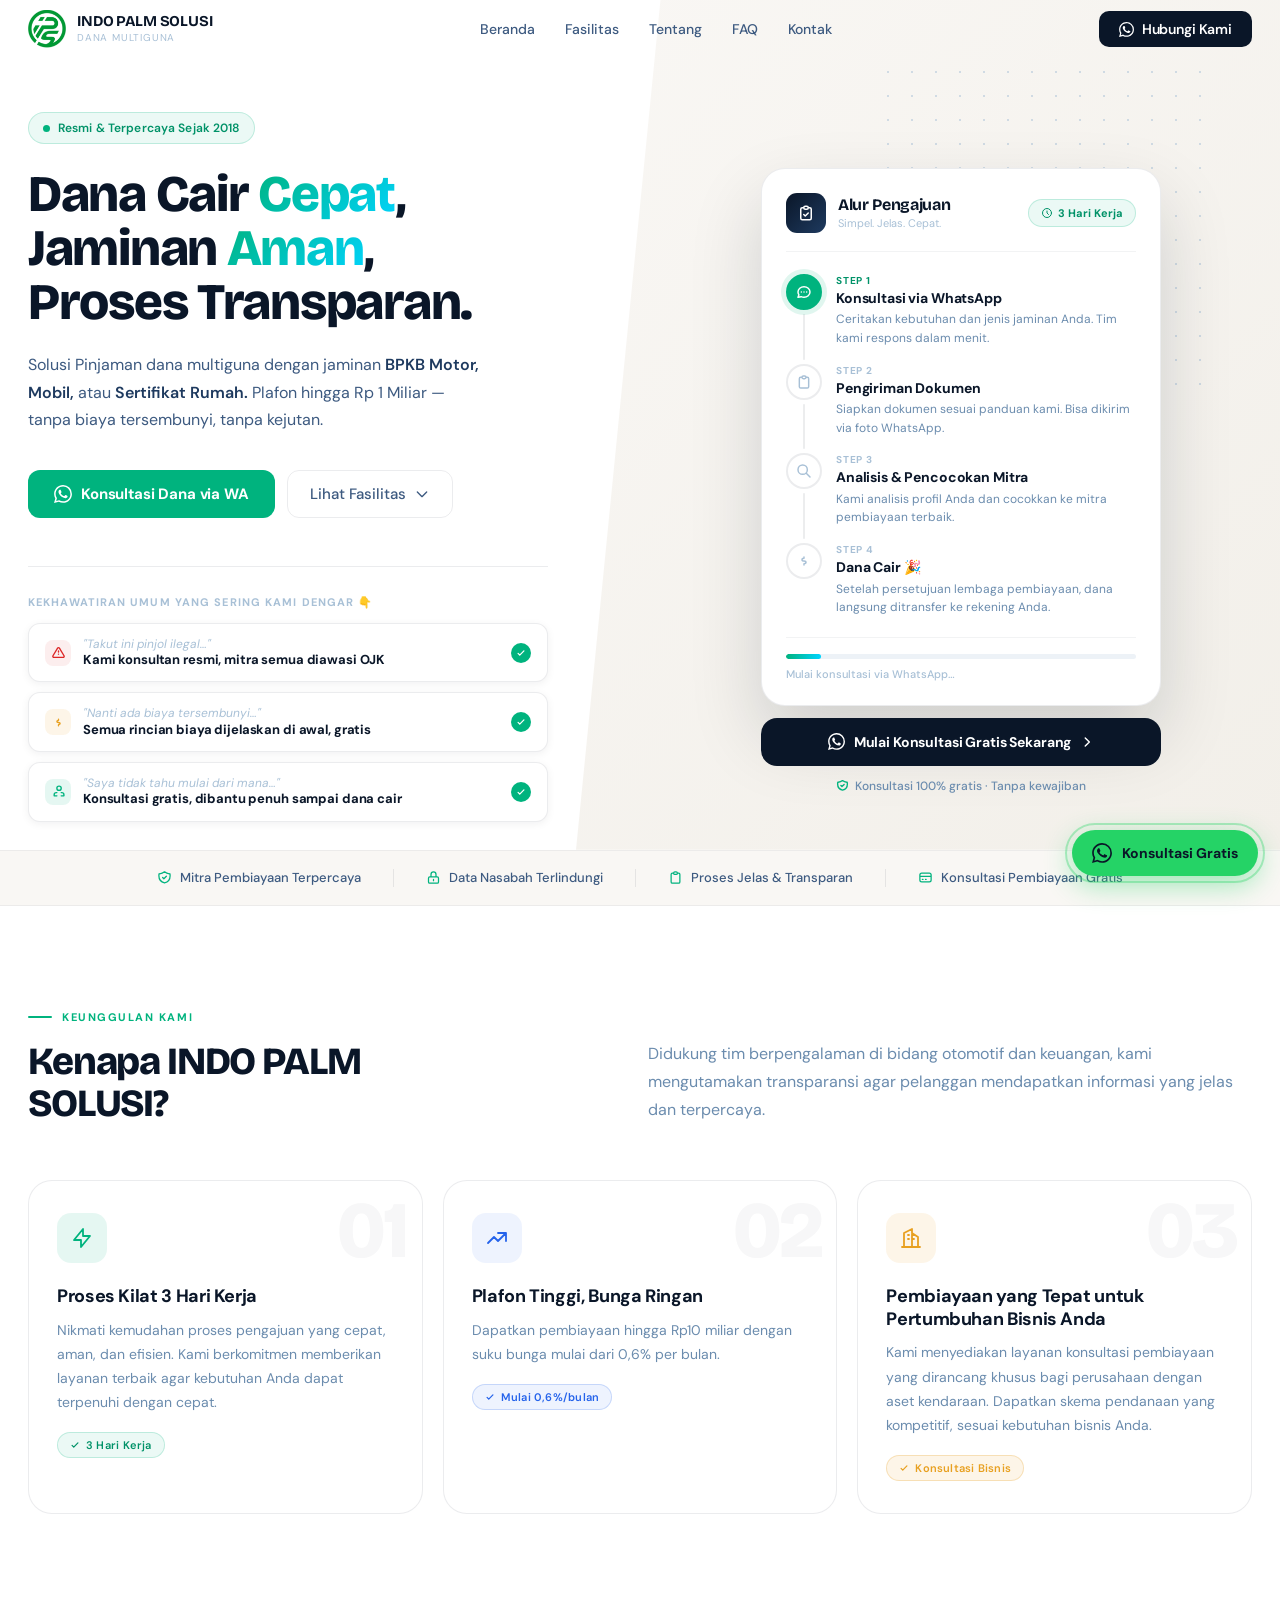
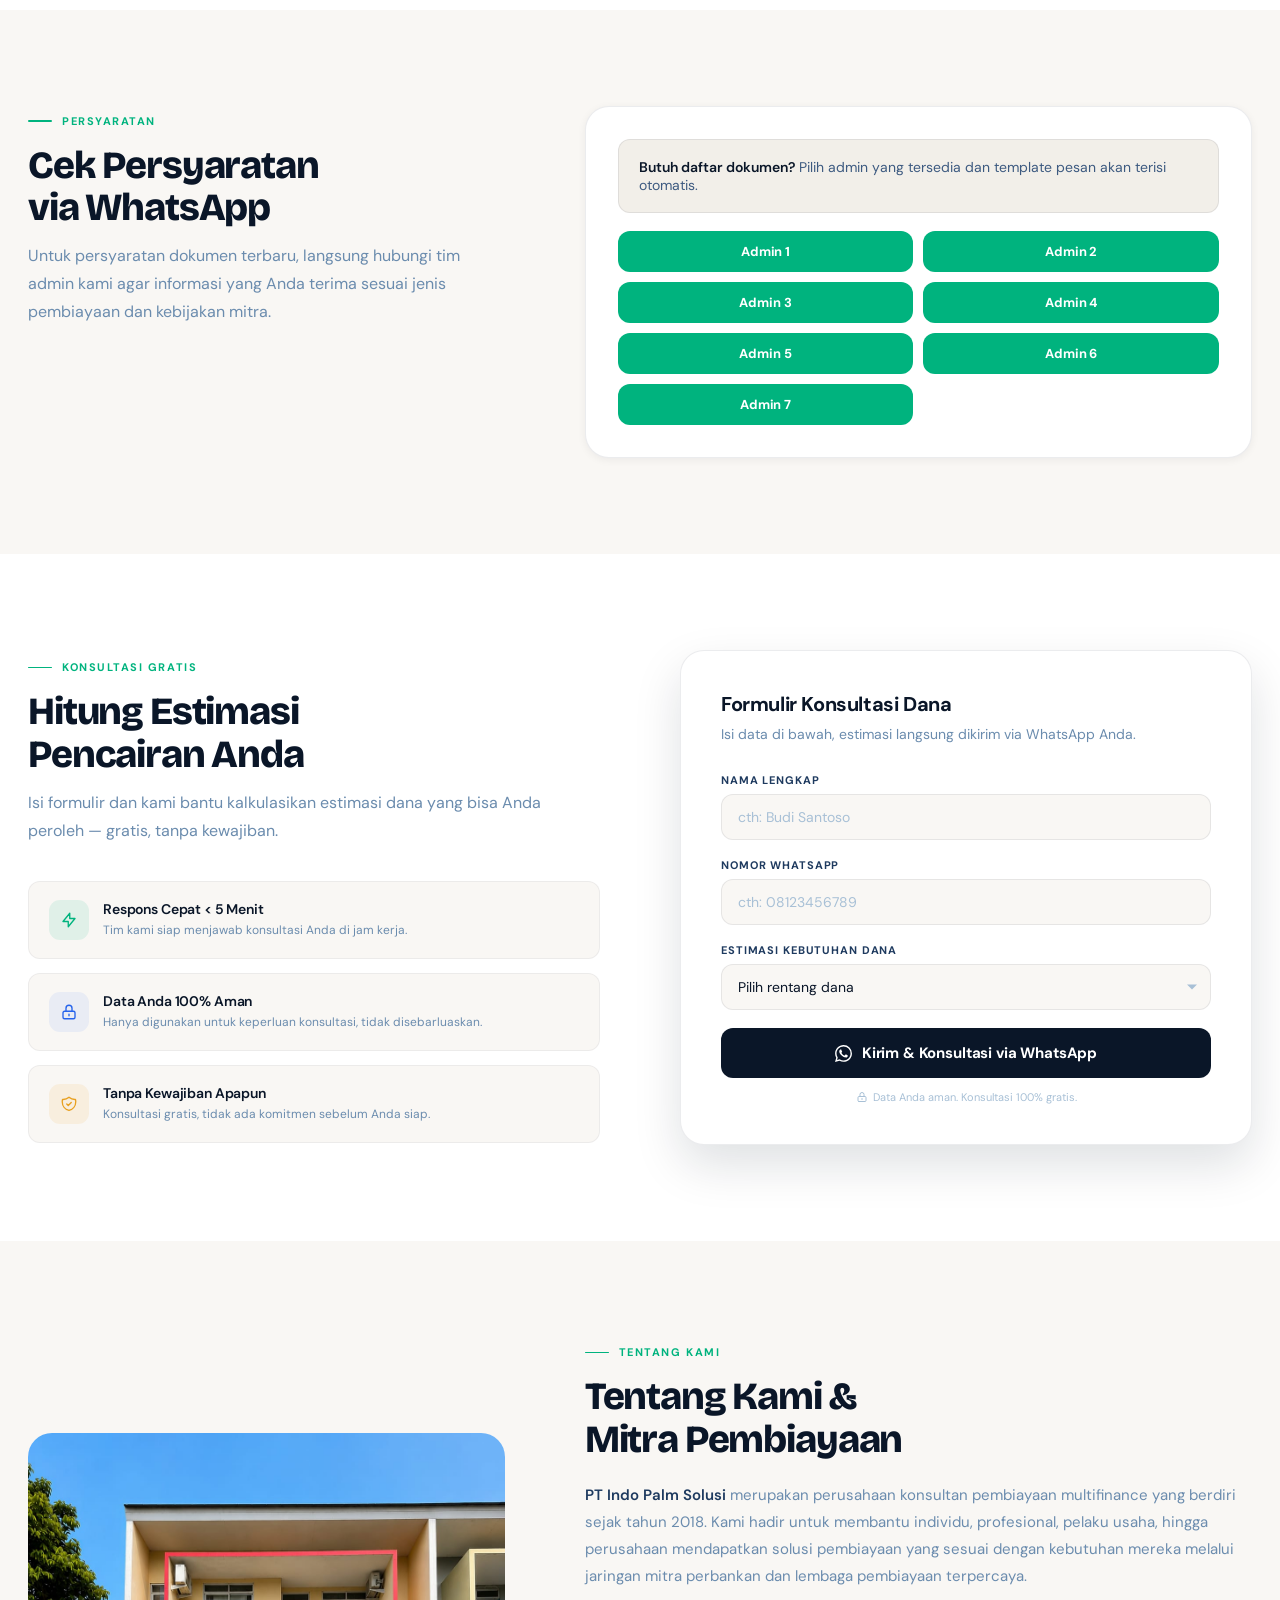
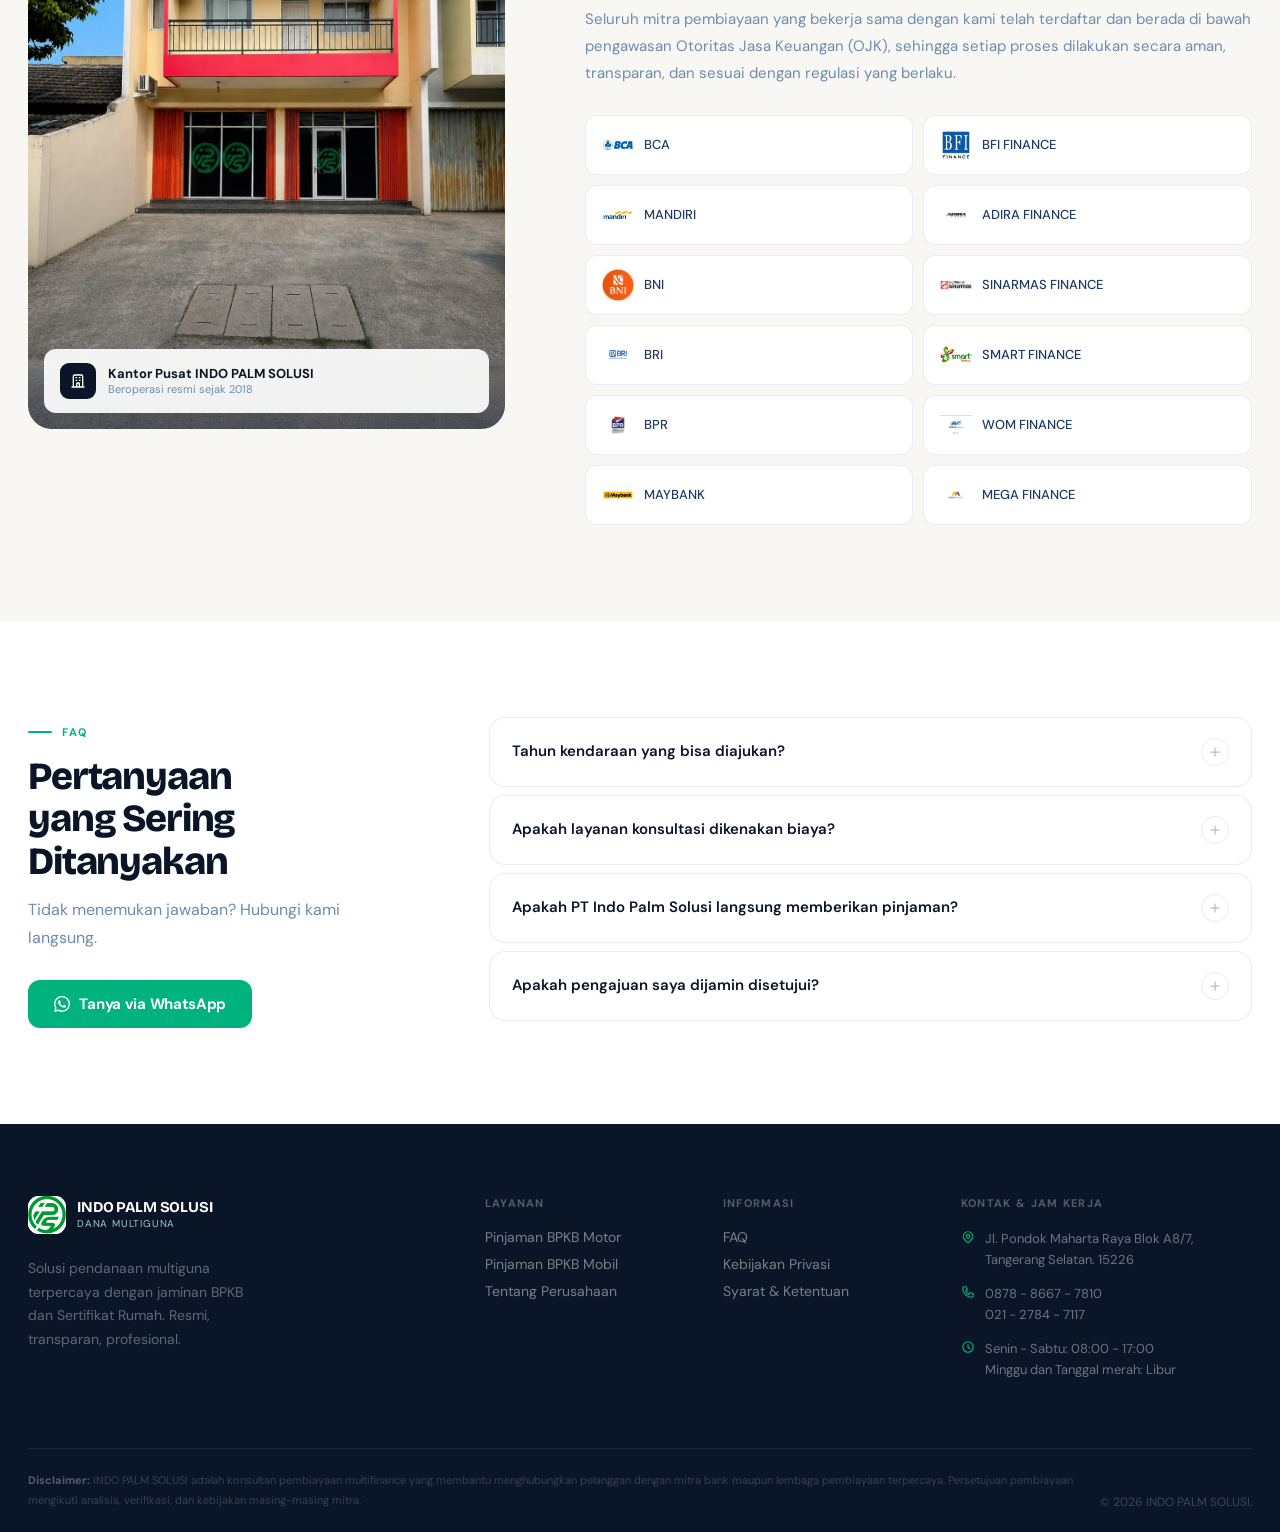
==== commit ee3a998e: "sc" ====
--- a/index.html
+++ b/index.html
@@ -358,7 +358,7 @@
   <div class="nav-inner">
     <a href="#hero" class="nav-logo">
       <div class="logo-mark">
-        <img src="indopalm.jpg" alt="Indo Palm Solusi Logo"/>
+        <img src="indopalm.JPG" alt="Indo Palm Solusi Logo"/>
       </div>
       <div>
         <div class="logo-name">INDO PALM SOLUSI</div>
@@ -744,7 +744,7 @@
       <div>
         <a href="#hero" class="nav-logo" style="display:inline-flex;">
           <div class="footer-logo-mark">
-            <img src="indopalm.jpg" alt="Indo Palm Solusi Logo"/>
+            <img src="indopalm.JPG" alt="Indo Palm Solusi Logo"/>
           </div>
           <div><div class="logo-name" style="color:white;">INDO PALM SOLUSI</div><div class="logo-sub">Dana Multiguna</div></div>
         </a>
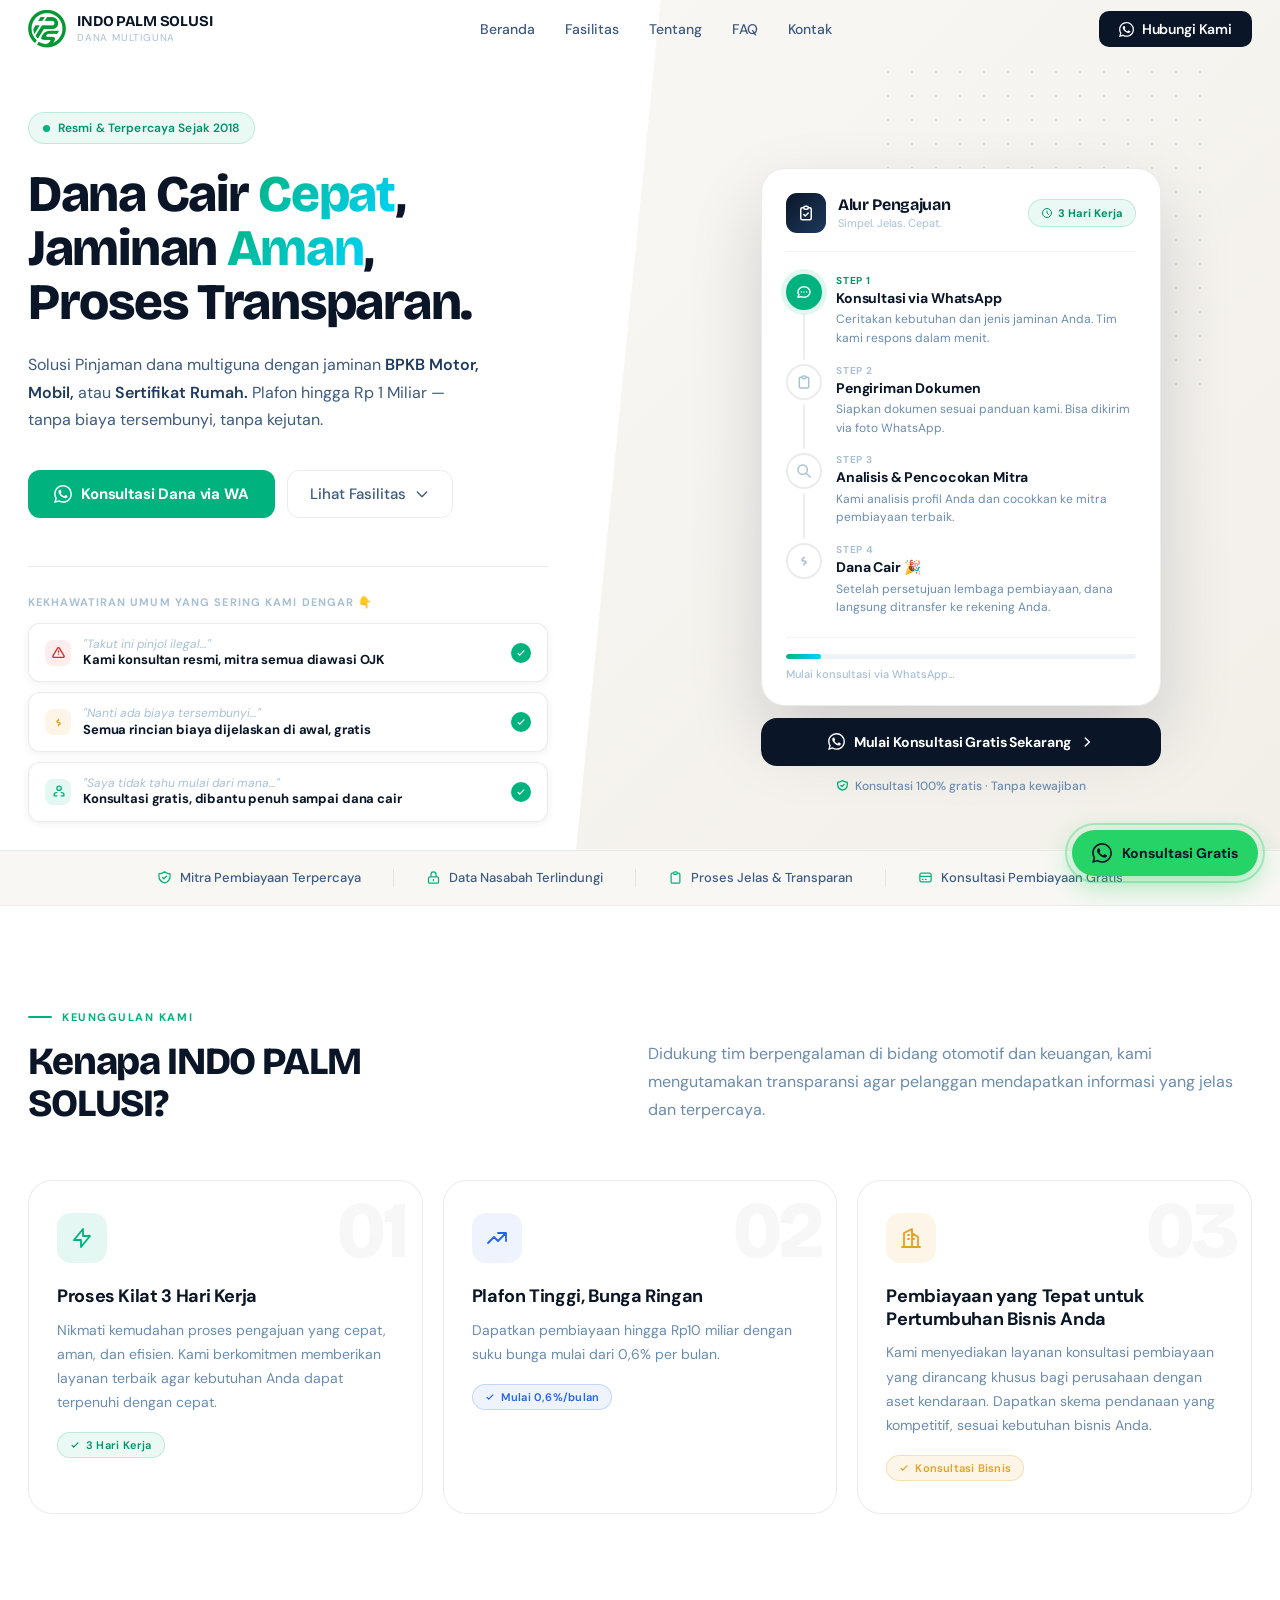
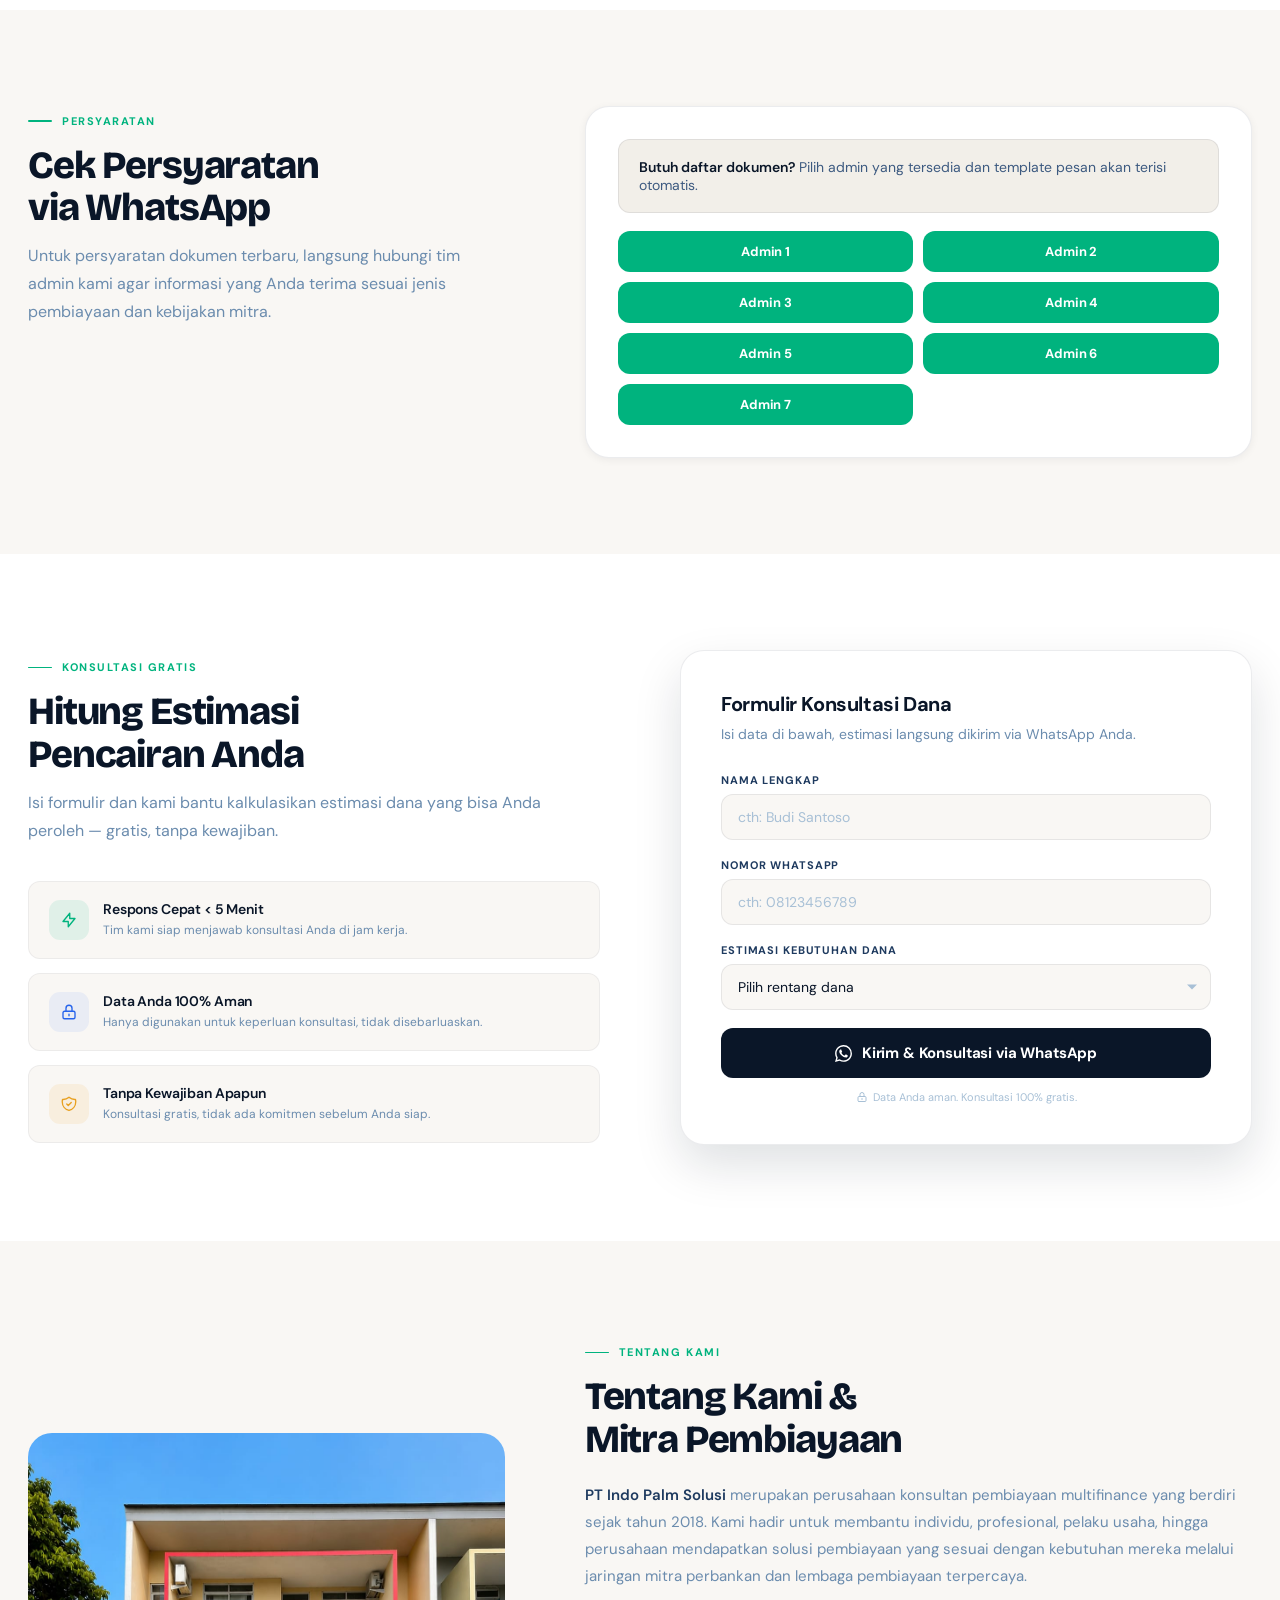
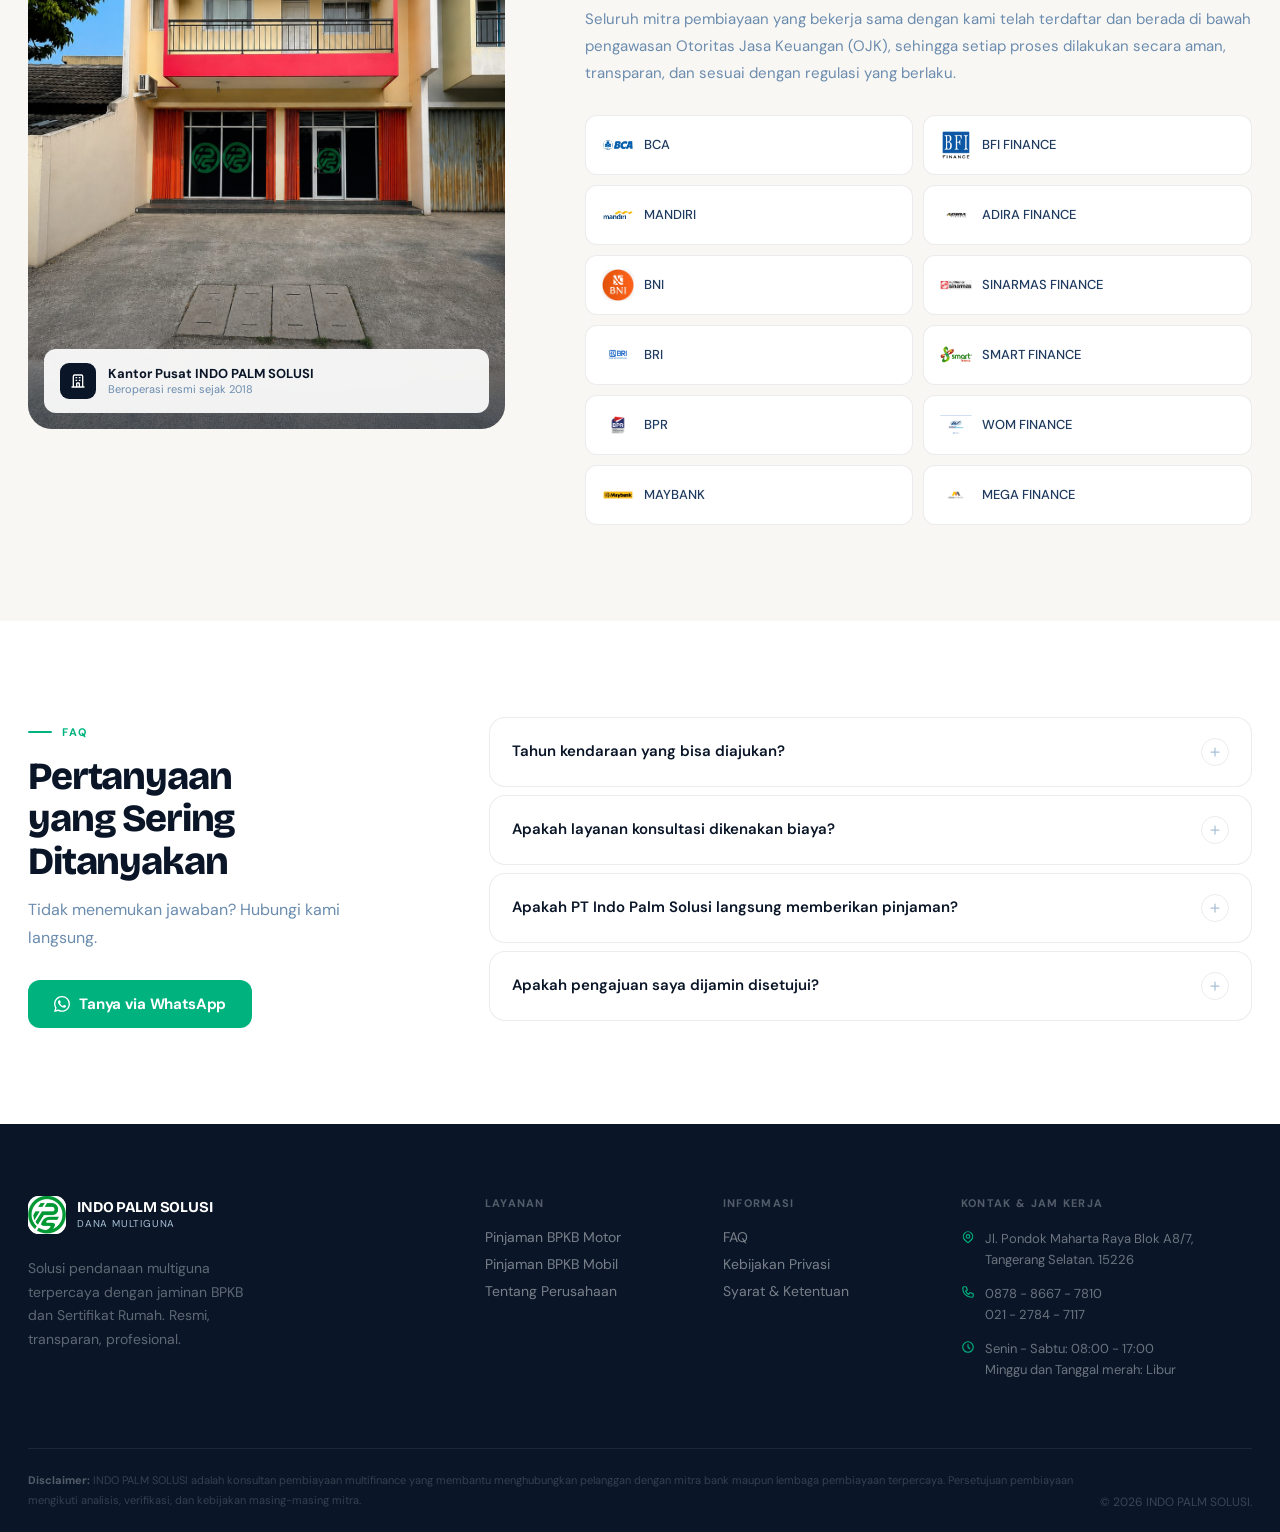
==== commit 0d727618: "newww" ====
--- a/index.html
+++ b/index.html
@@ -358,7 +358,7 @@
   <div class="nav-inner">
     <a href="#hero" class="nav-logo">
       <div class="logo-mark">
-        <img src="indopalm.JPG" alt="Indo Palm Solusi Logo"/>
+        <img src="indopalm.jpeg" alt="Indo Palm Solusi Logo"/>
       </div>
       <div>
         <div class="logo-name">INDO PALM SOLUSI</div>
@@ -744,7 +744,7 @@
       <div>
         <a href="#hero" class="nav-logo" style="display:inline-flex;">
           <div class="footer-logo-mark">
-            <img src="indopalm.JPG" alt="Indo Palm Solusi Logo"/>
+            <img src="indopalm.jpeg" alt="Indo Palm Solusi Logo"/>
           </div>
           <div><div class="logo-name" style="color:white;">INDO PALM SOLUSI</div><div class="logo-sub">Dana Multiguna</div></div>
         </a>
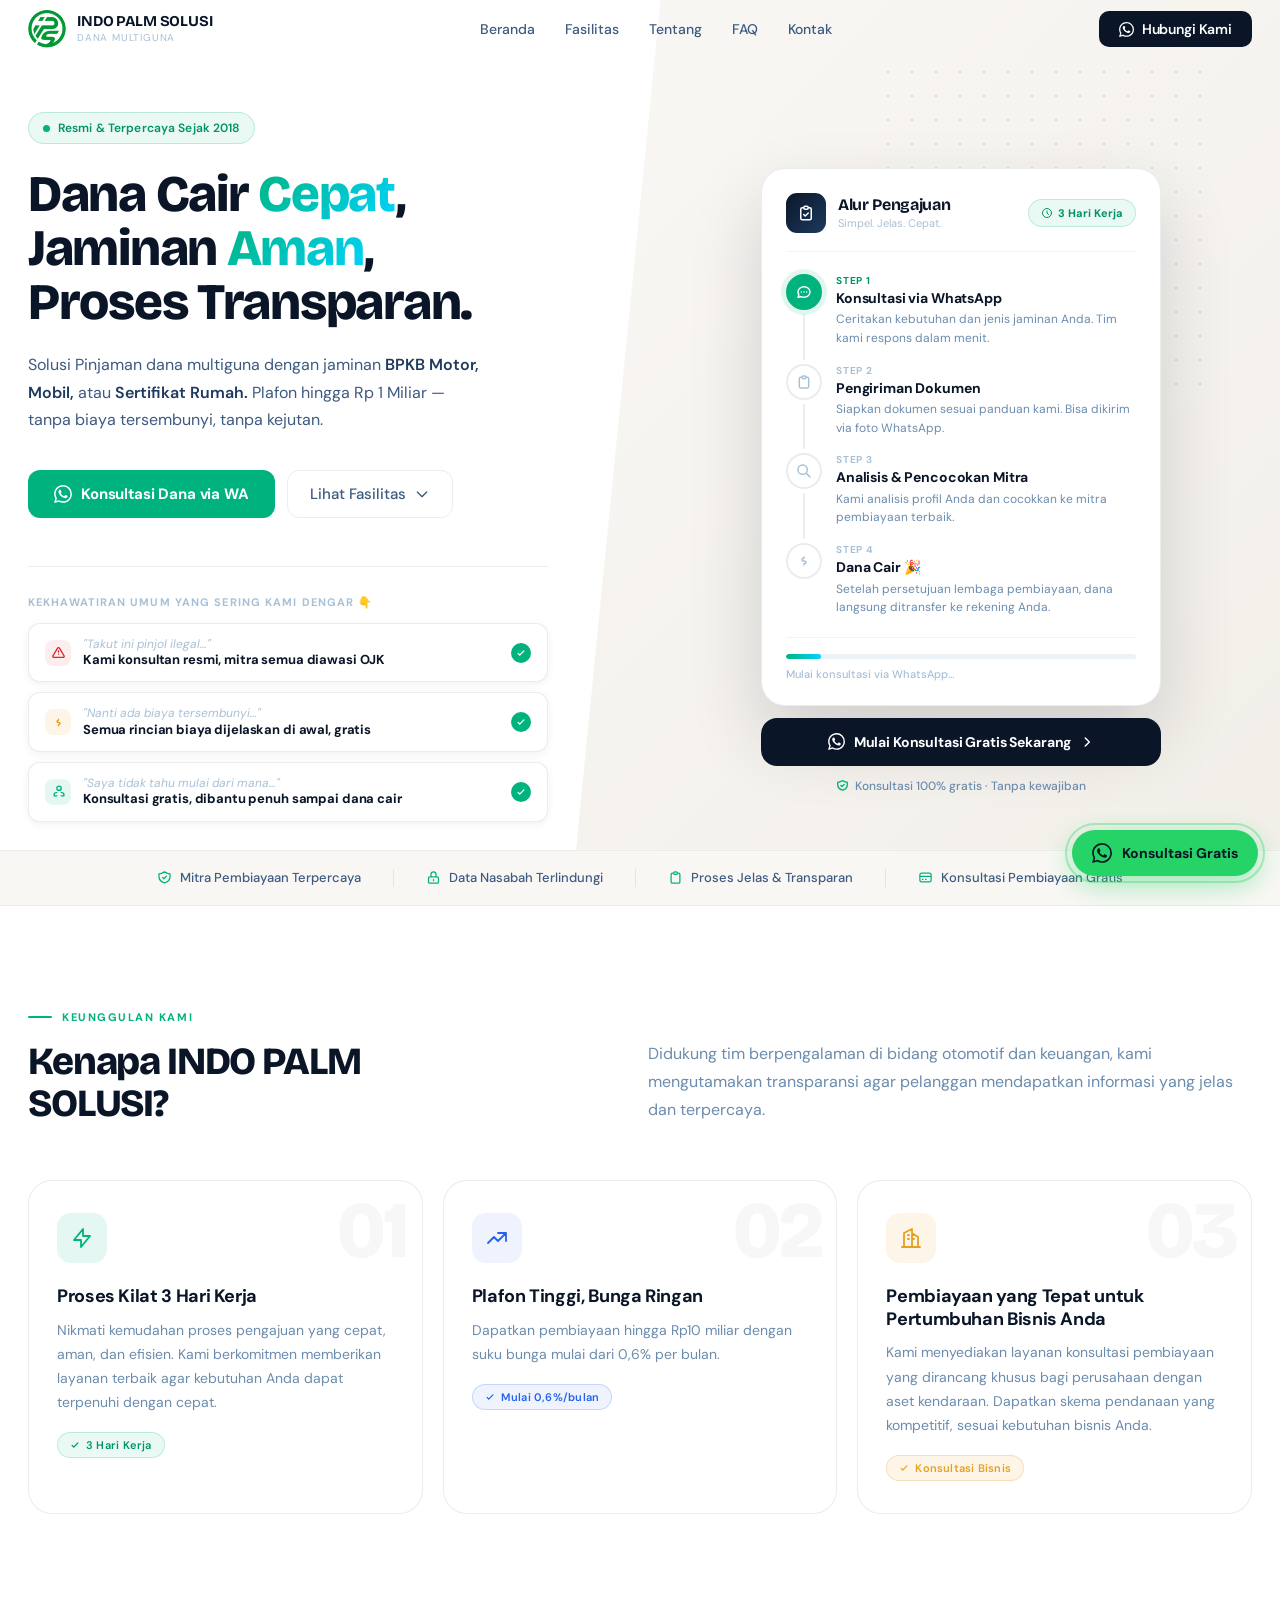
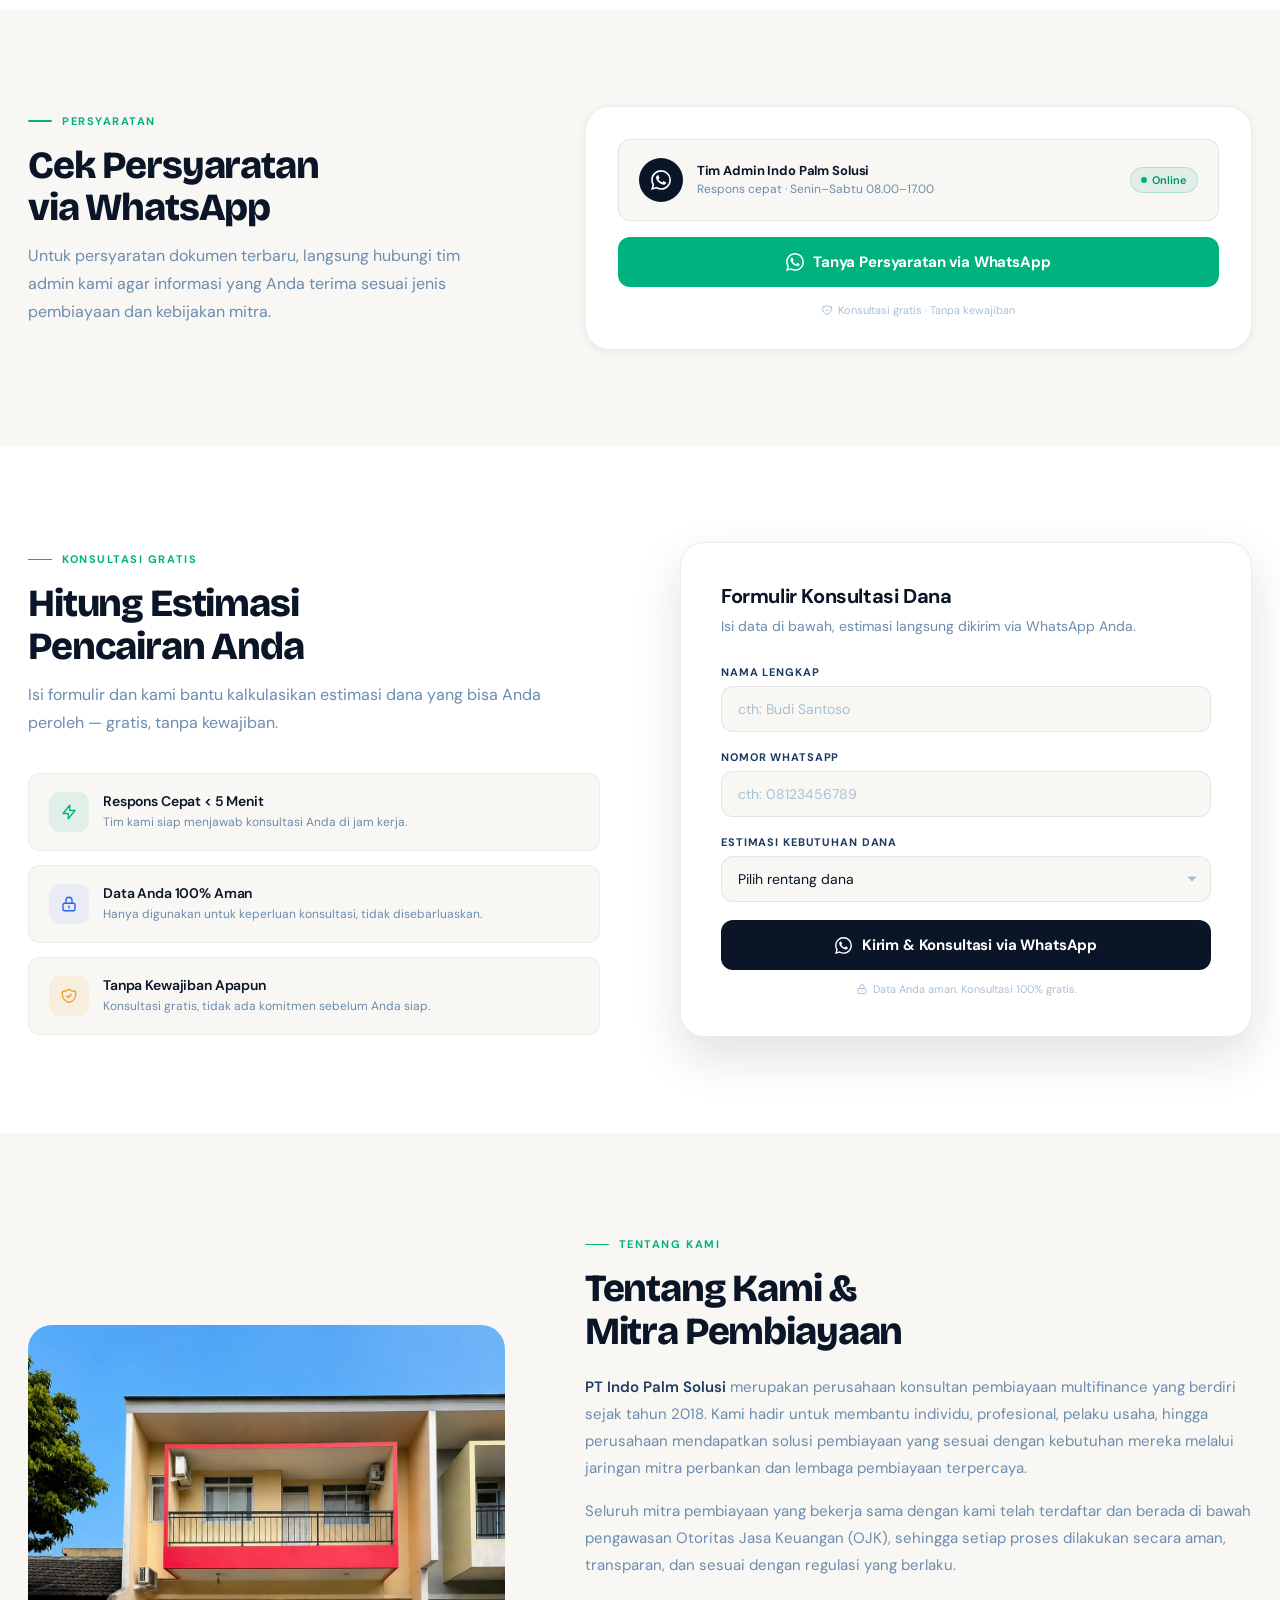
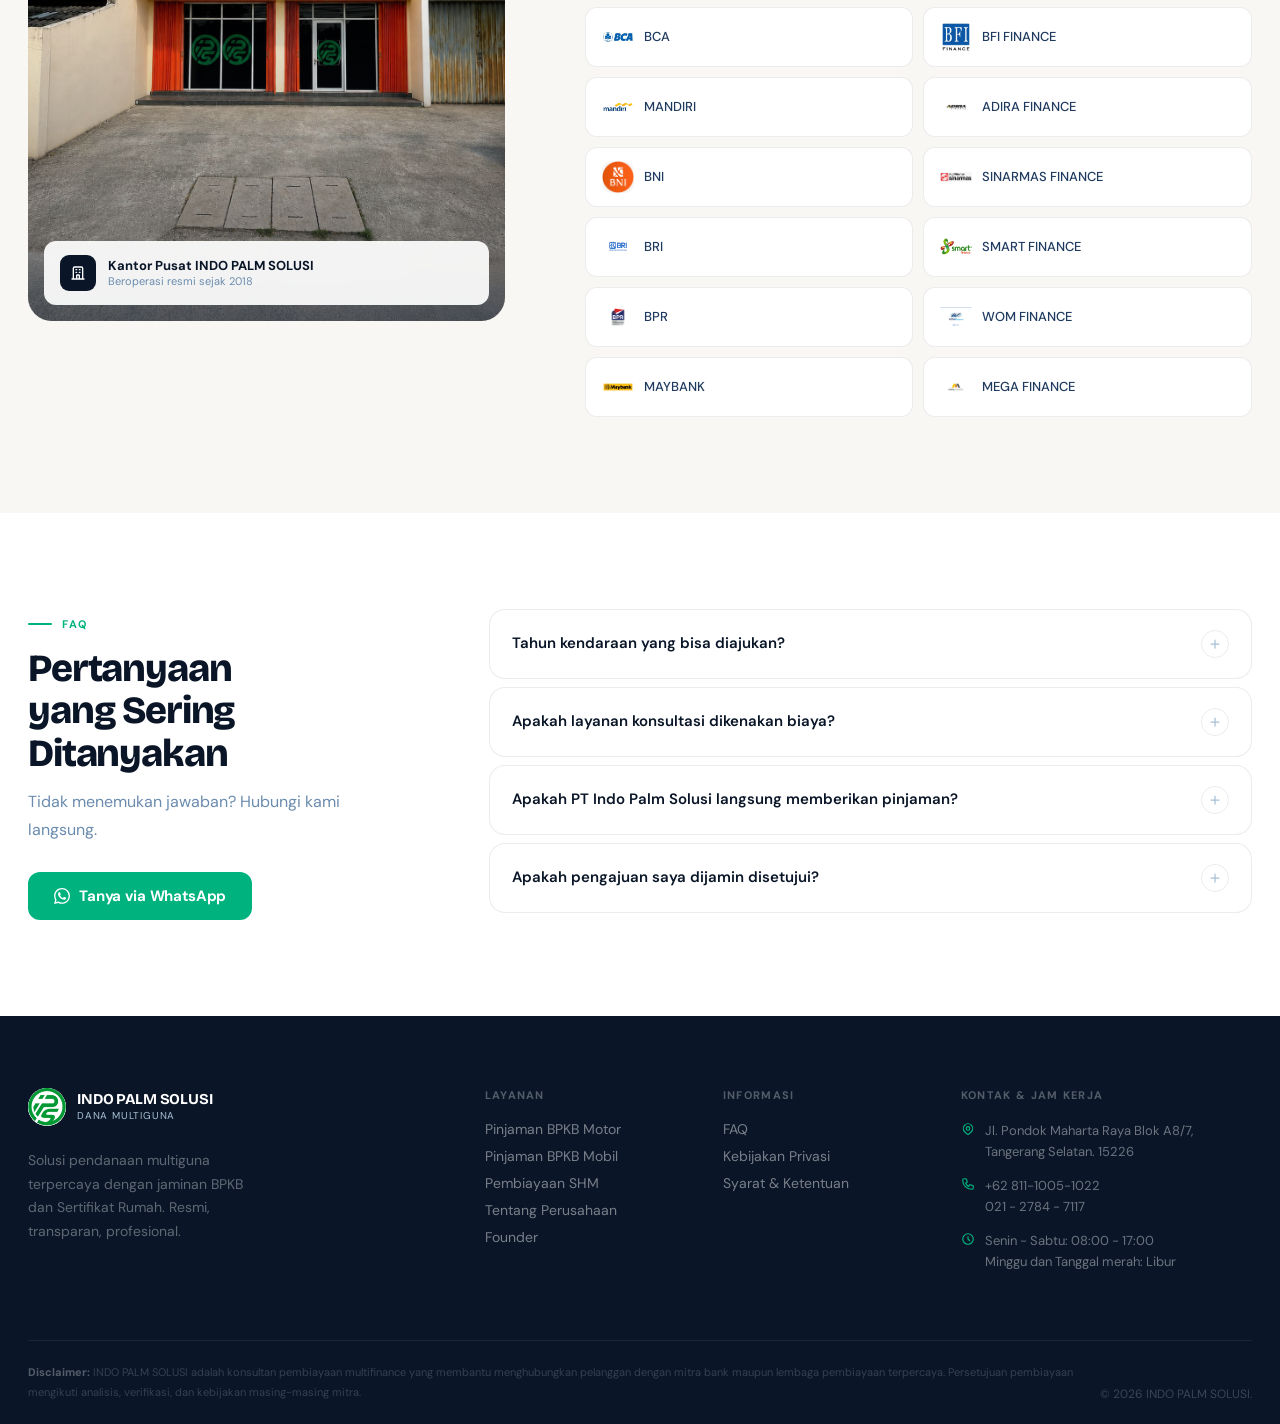
==== commit e1117bf0: "IPS FIX" ====
--- a/index.html
+++ b/index.html
@@ -8,348 +8,7 @@
 <link rel="preconnect" href="https://fonts.googleapis.com"/>
 <link rel="preconnect" href="https://fonts.gstatic.com" crossorigin/>
 <link href="https://fonts.googleapis.com/css2?family=Bricolage+Grotesque:opsz,wght@12..96,400;12..96,500;12..96,600;12..96,700;12..96,800&family=DM+Sans:ital,opsz,wght@0,9..40,300;0,9..40,400;0,9..40,500;0,9..40,600;1,9..40,400&display=swap" rel="stylesheet"/>
-<style>
-:root {
-  --ink:         #0A1628;
-  --ink-soft:    #1E3A5F;
-  --ink-mid:     #3D5A80;
-  --ink-muted:   #6B8CAE;
-  --ink-ghost:   #A8C0D6;
-  --white:       #FFFFFF;
-  --cream:       #F9F7F4;
-  --cream-2:     #F2EFE9;
-  --surface:     #EDF2F7;
-  --accent:      #00B37E;
-  --accent-dark: #009268;
-  --accent-glow: rgba(0,179,126,0.15);
-  --accent-pale: rgba(0,179,126,0.08);
-  --blue-accent: #2563EB;
-  --blue-pale:   rgba(37,99,235,0.08);
-  --gold:        #E8A020;
-  --gold-pale:   rgba(232,160,32,0.1);
-  --border:      rgba(10,22,40,0.08);
-  --border-soft: rgba(10,22,40,0.05);
-  --shadow-sm:   0 2px 8px rgba(10,22,40,0.06);
-  --shadow-md:   0 8px 24px rgba(10,22,40,0.10);
-  --shadow-lg:   0 20px 48px rgba(10,22,40,0.13);
-  --shadow-xl:   0 32px 72px rgba(10,22,40,0.16);
-  --r-xl:        24px;
-  --r-lg:        16px;
-  --r-md:        12px;
-  --r-sm:        8px;
-}
-
-*,*::before,*::after{box-sizing:border-box;margin:0;padding:0;}
-html{scroll-behavior:smooth;}
-body{font-family:'DM Sans',sans-serif;background:var(--white);color:var(--ink);-webkit-font-smoothing:antialiased;overflow-x:hidden;}
-h1,h2,h3,h4{font-family:'Bricolage Grotesque',sans-serif;letter-spacing:-0.025em;line-height:1.1;}
-::-webkit-scrollbar{width:4px;}
-::-webkit-scrollbar-track{background:#f0f0f0;}
-::-webkit-scrollbar-thumb{background:var(--accent);border-radius:2px;}
-
-/* ── NAVBAR ── */
-#navbar{position:fixed;top:0;left:0;right:0;z-index:100;padding:10px 0;transition:all 0.3s ease;}
-#navbar.scrolled{background:rgba(255,255,255,0.95);backdrop-filter:blur(20px);-webkit-backdrop-filter:blur(20px);padding:6px 0;box-shadow:0 1px 0 var(--border), var(--shadow-sm);}
-.nav-inner{max-width:1280px;margin:0 auto;padding:0 28px;display:flex;align-items:center;justify-content:space-between;gap:24px;}
-.nav-logo{display:flex;align-items:center;gap:11px;text-decoration:none;}
-.logo-mark{width:38px;height:38px;border-radius:11px;overflow:hidden;display:flex;align-items:center;justify-content:center;flex-shrink:0;}
-.logo-mark img{width:100%;height:100%;object-fit:contain;}
-.logo-name{font-family:'Bricolage Grotesque',sans-serif;font-weight:700;font-size:15px;color:var(--ink);letter-spacing:-0.01em;line-height:1;}
-.logo-sub{font-size:10px;color:var(--ink-ghost);letter-spacing:0.08em;text-transform:uppercase;margin-top:2px;}
-.nav-links{display:flex;align-items:center;gap:2px;}
-.nav-link{font-size:14px;font-weight:500;color:var(--ink-mid);padding:8px 14px;border-radius:8px;text-decoration:none;transition:all 0.18s;}
-.nav-link:hover{color:var(--ink);background:var(--cream);}
-.nav-cta{display:inline-flex;align-items:center;gap:8px;padding:9px 20px;border-radius:10px;background:var(--ink);color:white;font-family:'DM Sans',sans-serif;font-size:14px;font-weight:600;text-decoration:none;transition:all 0.2s;letter-spacing:-0.01em;white-space:nowrap;}
-.nav-cta:hover{background:var(--ink-soft);transform:translateY(-1px);box-shadow:var(--shadow-md);}
-.hamburger{display:none;flex-direction:column;gap:5px;padding:8px;cursor:pointer;background:var(--cream);border:1px solid var(--border);border-radius:9px;transition:all 0.2s;}
-.ham-bar{width:18px;height:1.8px;background:var(--ink);border-radius:2px;transition:all 0.3s;}
-.hamburger.open .ham-bar:nth-child(1){transform:translateY(6.8px) rotate(45deg);}
-.hamburger.open .ham-bar:nth-child(2){opacity:0;transform:scaleX(0);}
-.hamburger.open .ham-bar:nth-child(3){transform:translateY(-6.8px) rotate(-45deg);}
-.mobile-menu{display:none;overflow:hidden;max-height:0;background:white;border-bottom:1px solid var(--border);transition:max-height 0.35s cubic-bezier(0.4,0,0.2,1);}
-.mobile-menu.open{max-height:360px;}
-.mobile-menu-inner{padding:8px 16px 20px;display:flex;flex-direction:column;gap:2px;}
-.mobile-link{display:block;padding:12px 14px;color:var(--ink-mid);font-size:15px;font-weight:500;text-decoration:none;border-radius:10px;transition:all 0.15s;}
-.mobile-link:hover{background:var(--cream);color:var(--ink);}
-.mobile-cta{display:flex;align-items:center;justify-content:center;gap:8px;margin-top:8px;padding:14px;background:var(--ink);color:white;border-radius:12px;font-weight:600;font-size:15px;text-decoration:none;}
-
-/* ── HERO ── */
-/* Reduced padding-top so header doesn't leave a big gap */
-.hero{background:var(--white);padding-top:64px;padding-bottom:0;position:relative;overflow:hidden;}
-.hero-bg-shape{position:absolute;top:0;right:0;width:55%;height:100%;background:linear-gradient(135deg,var(--cream) 0%,var(--cream-2) 100%);clip-path:polygon(12% 0,100% 0,100% 100%,0% 100%);pointer-events:none;}
-.hero-bg-dots{position:absolute;top:60px;right:5%;width:340px;height:340px;opacity:0.5;background-image:radial-gradient(circle,var(--ink-ghost) 1px,transparent 1px);background-size:24px 24px;pointer-events:none;}
-.hero-inner{max-width:1280px;margin:0 auto;padding:48px 28px 0;display:grid;grid-template-columns:1fr 1fr;gap:60px;align-items:center;position:relative;z-index:2;}
-.hero-badge{display:inline-flex;align-items:center;gap:8px;padding:7px 14px;border-radius:100px;background:var(--accent-pale);border:1px solid rgba(0,179,126,0.2);margin-bottom:24px;}
-.badge-dot{width:7px;height:7px;border-radius:50%;background:var(--accent);animation:bdot 2s ease-in-out infinite;}
-@keyframes bdot{0%,100%{opacity:1;transform:scale(1);}50%{opacity:.5;transform:scale(1.5);}}
-.badge-text{font-size:12px;font-weight:600;color:var(--accent-dark);letter-spacing:0.01em;}
-.hero-h1{font-size:clamp(34px,4vw,60px);font-weight:800;color:var(--ink);line-height:1.05;margin-bottom:22px;}
-.hero-h1 .hl{background:linear-gradient(135deg,var(--accent) 0%,#00D4FF 100%);-webkit-background-clip:text;-webkit-text-fill-color:transparent;background-clip:text;}
-.hero-sub{font-size:16px;line-height:1.72;color:var(--ink-mid);margin-bottom:36px;max-width:460px;font-weight:400;}
-.hero-sub strong{color:var(--ink-soft);font-weight:600;}
-.hero-actions{display:flex;gap:12px;flex-wrap:wrap;margin-bottom:48px;}
-.btn-green{display:inline-flex;align-items:center;gap:9px;padding:14px 26px;border-radius:12px;background:var(--accent);color:white;font-family:'DM Sans',sans-serif;font-weight:700;font-size:15px;text-decoration:none;border:none;cursor:pointer;transition:all 0.22s;letter-spacing:-0.01em;position:relative;overflow:hidden;}
-.btn-green::after{content:'';position:absolute;inset:0;background:linear-gradient(120deg,transparent,rgba(255,255,255,0.18),transparent);transform:translateX(-100%);transition:transform 0.4s;}
-.btn-green:hover{background:var(--accent-dark);transform:translateY(-2px);box-shadow:0 12px 32px var(--accent-glow);}
-.btn-green:hover::after{transform:translateX(100%);}
-.btn-outline{display:inline-flex;align-items:center;gap:8px;padding:13px 22px;border-radius:12px;border:1.5px solid var(--border);background:transparent;color:var(--ink-mid);font-family:'DM Sans',sans-serif;font-weight:500;font-size:15px;text-decoration:none;transition:all 0.2s;}
-.btn-outline:hover{border-color:var(--ink-mid);color:var(--ink);background:var(--cream);}
-
-/* ── OBJECTION KILLER / PROOF STRIP ── */
-.hero-proof{margin-bottom:0;max-width:520px;}
-.proof-divider{width:100%;height:1px;background:var(--border);margin:28px 0;}
-.proof-label{font-size:11px;font-weight:700;color:var(--ink-ghost);letter-spacing:0.1em;text-transform:uppercase;margin-bottom:14px;}
-.proof-list{display:flex;flex-direction:column;gap:10px;}
-/* Extra spacing after the last proof item before the trust strip */
-.proof-list{padding-bottom:28px;}
-.proof-item{display:flex;align-items:center;gap:12px;padding:13px 16px;border:1.5px solid var(--border);border-radius:var(--r-md);background:white;box-shadow:var(--shadow-sm);transition:all 0.2s;cursor:default;}
-.proof-item:hover{border-color:rgba(0,179,126,0.3);background:rgba(0,179,126,0.03);transform:translateX(3px);}
-.proof-ic{width:26px;height:26px;border-radius:8px;display:flex;align-items:center;justify-content:center;flex-shrink:0;}
-.proof-ic.green{background:rgba(0,179,126,0.1);color:var(--accent);}
-.proof-ic.blue{background:rgba(37,99,235,0.08);color:var(--blue-accent);}
-.proof-ic.gold{background:rgba(232,160,32,0.1);color:var(--gold);}
-.proof-ic.red{background:rgba(220,38,38,0.08);color:#DC2626;}
-.proof-body{flex:1;}
-.proof-q{font-size:12px;color:var(--ink-ghost);line-height:1.2;margin-bottom:1px;font-style:italic;}
-.proof-h{font-size:13px;font-weight:700;color:var(--ink);line-height:1.25;letter-spacing:-0.01em;}
-.proof-check{width:20px;height:20px;border-radius:50%;background:var(--accent);display:flex;align-items:center;justify-content:center;flex-shrink:0;}
-/* hero right */
-.hero-right{display:flex;align-items:center;justify-content:center;}
-.hero-card-wrap{position:relative;width:100%;max-width:390px;}
-.hcard-main{background:white;border:1px solid var(--border);border-radius:var(--r-xl);padding:28px;box-shadow:var(--shadow-xl);}
-.hcard-top{display:flex;align-items:center;justify-content:space-between;margin-bottom:26px;}
-.hcard-icon{width:44px;height:44px;border-radius:12px;background:linear-gradient(135deg,var(--ink) 0%,var(--ink-soft) 100%);display:flex;align-items:center;justify-content:center;}
-.plafon-lbl{font-size:11px;color:var(--ink-ghost);font-weight:500;letter-spacing:0.05em;text-transform:uppercase;margin-bottom:3px;}
-.plafon-val{font-family:'Bricolage Grotesque',sans-serif;font-size:14px;font-weight:700;color:var(--ink);letter-spacing:-0.01em;}
-.pbar-row{margin-bottom:14px;}
-.pbar-top{display:flex;justify-content:space-between;margin-bottom:6px;}
-.pbar-name{font-size:12px;font-weight:500;color:var(--ink-mid);}
-.pbar-amount{font-size:12px;font-weight:600;color:var(--ink);font-family:'Bricolage Grotesque',sans-serif;}
-.pbar-bg{height:5px;background:var(--surface);border-radius:100px;overflow:hidden;}
-.pbar-fill{height:100%;border-radius:100px;background:linear-gradient(90deg,var(--accent),#00D4FF);}
-.hcard-footer{margin-top:20px;padding:14px 16px;border-radius:var(--r-md);background:var(--accent-pale);border:1px solid rgba(0,179,126,0.15);display:flex;align-items:center;gap:10px;}
-.hcard-footer span{font-size:13px;font-weight:600;color:var(--accent-dark);}
-/* floating mini cards */
-.fcard{position:absolute;background:white;border:1px solid var(--border);border-radius:var(--r-md);padding:12px 16px;box-shadow:var(--shadow-md);}
-.fcard-1{top:-20px;right:-16px;}
-.fcard-2{bottom:-18px;left:-16px;}
-.fcard-row{display:flex;align-items:center;gap:8px;}
-.fcard-dot{width:8px;height:8px;border-radius:50%;}
-.fcard-txt{font-size:12px;font-weight:600;color:var(--ink);}
-.fcard-sub{font-size:10px;color:var(--ink-ghost);margin-top:2px;}
-
-/* ── TRUST STRIP ── */
-.trust-strip{background:var(--cream);border-top:1px solid var(--border-soft);border-bottom:1px solid var(--border-soft);padding:18px 28px;}
-.trust-strip-inner{max-width:1280px;margin:0 auto;display:flex;align-items:center;justify-content:center;gap:32px;flex-wrap:wrap;}
-.tstrip-item{display:flex;align-items:center;gap:8px;font-size:13px;font-weight:500;color:var(--ink-mid);white-space:nowrap;}
-.tstrip-item svg{color:var(--accent);flex-shrink:0;}
-.tstrip-sep{width:1px;height:18px;background:var(--border);flex-shrink:0;}
-
-/* ── SECTIONS ── */
-.section{padding:96px 28px;}
-.sec-inner{max-width:1280px;margin:0 auto;}
-.sec-label{display:inline-flex;align-items:center;gap:10px;font-size:11px;font-weight:700;color:var(--accent);letter-spacing:0.14em;text-transform:uppercase;margin-bottom:16px;}
-.sec-label::before{content:'';width:24px;height:1.5px;background:var(--accent);border-radius:2px;}
-.sec-h2{font-size:clamp(26px,3vw,44px);font-weight:800;color:var(--ink);line-height:1.1;letter-spacing:-0.03em;}
-.sec-sub{font-size:16px;color:var(--ink-muted);line-height:1.75;margin-top:14px;font-weight:400;}
-
-/* ── FEATURE CARDS ── */
-.feat-grid{display:grid;grid-template-columns:repeat(3,1fr);gap:20px;margin-top:56px;}
-.feat-card{background:var(--white);border:1px solid var(--border);border-radius:var(--r-xl);padding:32px 28px;position:relative;overflow:hidden;transition:all 0.32s cubic-bezier(0.4,0,0.2,1);cursor:default;}
-.feat-card::after{content:'';position:absolute;inset:0;border-radius:var(--r-xl);border:1.5px solid var(--accent);opacity:0;transition:opacity 0.3s;}
-.feat-card:hover{transform:translateY(-8px);box-shadow:var(--shadow-xl);}
-.feat-card:hover::after{opacity:1;}
-.feat-bg-num{position:absolute;right:16px;top:10px;font-family:'Bricolage Grotesque',sans-serif;font-size:80px;font-weight:800;color:var(--ink);opacity:0.03;line-height:1;pointer-events:none;letter-spacing:-0.04em;}
-.feat-icon{width:50px;height:50px;border-radius:14px;display:flex;align-items:center;justify-content:center;margin-bottom:22px;}
-.feat-h{font-size:18px;font-weight:700;color:var(--ink);letter-spacing:-0.02em;margin-bottom:10px;line-height:1.25;}
-.feat-p{font-size:14px;color:var(--ink-muted);line-height:1.72;font-weight:400;}
-.feat-tag{display:inline-flex;align-items:center;gap:6px;margin-top:18px;padding:5px 12px;border-radius:100px;font-size:11px;font-weight:600;letter-spacing:0.02em;}
-
-/* ── CHECKLIST SECTION ── */
-.check-section{background:var(--cream);}
-.check-layout{display:grid;grid-template-columns:1fr 1.4fr;gap:80px;align-items:start;}
-.tab-row{display:flex;gap:8px;flex-wrap:wrap;margin-top:36px;}
-.tab-pill{padding:9px 20px;border-radius:100px;font-family:'DM Sans',sans-serif;font-size:14px;font-weight:500;border:1.5px solid var(--border);color:var(--ink-mid);cursor:pointer;background:white;transition:all 0.22s;user-select:none;}
-.tab-pill:hover{border-color:var(--ink-mid);color:var(--ink);}
-.tab-pill.active{background:var(--ink);border-color:var(--ink);color:white;font-weight:600;}
-.check-box{background:white;border:1px solid var(--border);border-radius:var(--r-xl);padding:32px;box-shadow:var(--shadow-sm);}
-.check-grid{display:grid;grid-template-columns:1fr 1fr;gap:10px;margin-bottom:24px;}
-.check-item{display:flex;align-items:center;gap:11px;padding:13px 16px;border-radius:var(--r-md);background:var(--cream);border:1px solid var(--border-soft);transition:all 0.18s;}
-.check-item:hover{background:rgba(0,179,126,0.06);border-color:rgba(0,179,126,0.2);}
-.check-ic{width:20px;height:20px;border-radius:50%;background:rgba(0,179,126,0.12);border:1px solid rgba(0,179,126,0.25);display:flex;align-items:center;justify-content:center;flex-shrink:0;}
-.check-text{font-size:13px;font-weight:500;color:var(--ink-soft);}
-.check-cta{padding:18px 20px;border-radius:var(--r-md);background:var(--cream-2);border:1px solid var(--border);display:flex;align-items:center;justify-content:space-between;gap:16px;flex-wrap:wrap;}
-.check-cta-txt{font-size:14px;color:var(--ink-mid);}
-.check-cta-txt strong{color:var(--ink);font-weight:600;}
-
-/* ── FORM SECTION ── */
-.form-section{background:white;}
-.form-layout{display:grid;grid-template-columns:1fr 1fr;gap:80px;align-items:center;}
-.form-card{background:white;border:1px solid var(--border);border-radius:var(--r-xl);padding:40px;box-shadow:var(--shadow-lg);}
-.form-head{font-size:20px;font-weight:700;color:var(--ink);letter-spacing:-0.02em;margin-bottom:6px;}
-.form-subhead{font-size:14px;color:var(--ink-muted);margin-bottom:28px;line-height:1.6;}
-.field{margin-bottom:18px;}
-.field-label{display:block;font-size:11px;font-weight:700;color:var(--ink-soft);letter-spacing:0.08em;text-transform:uppercase;margin-bottom:7px;}
-.field-input,.field-select{width:100%;padding:13px 16px;border-radius:var(--r-md);border:1.5px solid var(--border);background:var(--cream);color:var(--ink);font-family:'DM Sans',sans-serif;font-size:14px;font-weight:400;outline:none;transition:all 0.2s;appearance:none;-webkit-appearance:none;}
-.field-input::placeholder{color:var(--ink-ghost);}
-.field-input:focus,.field-select:focus{border-color:var(--accent);background:white;box-shadow:0 0 0 3px var(--accent-glow);}
-.select-wrap{position:relative;}
-.select-wrap::after{content:'';position:absolute;right:14px;top:50%;transform:translateY(-50%);border-left:5px solid transparent;border-right:5px solid transparent;border-top:5px solid var(--ink-ghost);pointer-events:none;}
-.form-btn{width:100%;padding:15px;border-radius:12px;background:var(--ink);color:white;font-family:'DM Sans',sans-serif;font-weight:700;font-size:15px;border:none;cursor:pointer;display:flex;align-items:center;justify-content:center;gap:10px;transition:all 0.22s;margin-top:6px;letter-spacing:-0.01em;position:relative;overflow:hidden;}
-.form-btn::after{content:'';position:absolute;inset:0;background:linear-gradient(120deg,transparent,rgba(255,255,255,0.08),transparent);transform:translateX(-100%);transition:transform 0.4s;}
-.form-btn:hover{background:var(--ink-soft);transform:translateY(-1px);box-shadow:var(--shadow-lg);}
-.form-btn:hover::after{transform:translateX(100%);}
-.form-note{text-align:center;font-size:11px;color:var(--ink-ghost);margin-top:12px;display:flex;align-items:center;justify-content:center;gap:5px;}
-/* trust list left */
-.ftrust-list{display:flex;flex-direction:column;gap:14px;margin-top:36px;}
-.ftrust-item{display:flex;align-items:flex-start;gap:14px;padding:18px 20px;background:var(--cream);border:1px solid var(--border-soft);border-radius:var(--r-md);}
-.fti-icon{width:40px;height:40px;border-radius:11px;display:flex;align-items:center;justify-content:center;flex-shrink:0;}
-.fti-h{font-size:14px;font-weight:600;color:var(--ink);margin-bottom:3px;letter-spacing:-0.01em;}
-.fti-p{font-size:12px;color:var(--ink-muted);line-height:1.55;}
-
-/* ── ABOUT ── */
-.about-section{background:var(--cream);}
-.about-layout{display:grid;grid-template-columns:5fr 7fr;gap:80px;align-items:center;}
-.about-img-box{position:relative;border-radius:var(--r-xl);overflow:hidden;}
-.about-img-box img{width:100%;aspect-ratio:4/5;object-fit:cover;display:block;}
-.about-img-ov{position:absolute;inset:0;background:linear-gradient(to top,rgba(10,22,40,0.5) 0%,transparent 55%);}
-.about-label{position:absolute;bottom:16px;left:16px;right:16px;background:rgba(255,255,255,0.92);backdrop-filter:blur(12px);border-radius:var(--r-md);padding:14px 16px;display:flex;align-items:center;gap:12px;}
-.al-icon{width:36px;height:36px;border-radius:9px;background:var(--ink);display:flex;align-items:center;justify-content:center;flex-shrink:0;}
-.al-t1{font-size:13px;font-weight:700;color:var(--ink);line-height:1.2;}
-.al-t2{font-size:11px;color:var(--ink-muted);margin-top:1px;}
-.about-body{font-size:15px;color:var(--ink-muted);line-height:1.8;}
-.about-body strong{color:var(--ink-soft);font-weight:600;}
-.comp-grid{display:grid;grid-template-columns:1fr 1fr;gap:10px;margin-top:28px;}
-.comp-item{display:flex;align-items:center;gap:10px;padding:13px 16px;background:white;border:1px solid var(--border);border-radius:var(--r-md);}
-/* Partner logo image style */
-.comp-logo-img{width:32px;height:32px;border-radius:9px;object-fit:contain;flex-shrink:0;background:white;}
-.comp-text{font-size:13px;font-weight:500;color:var(--ink-soft);}
-
-/* ── FAQ ── */
-.admin-wa-grid{display:grid;grid-template-columns:repeat(2,1fr);gap:10px;}
-.admin-wa-btn{font-size:13px;padding:12px 16px;justify-content:center;}
-.partner-grid{grid-template-columns:repeat(2,1fr);}
-.partner-logo{background:var(--cream);border:1px solid var(--border);font-family:'Bricolage Grotesque',sans-serif;font-weight:800;color:var(--accent-dark);}
-.partner-item{background:white;}
-@media(max-width:640px){.admin-wa-grid,.partner-grid{grid-template-columns:1fr;}}
-
-.faq-section{background:white;}
-.faq-layout{display:grid;grid-template-columns:4fr 8fr;gap:80px;align-items:start;}
-.faq-list{display:flex;flex-direction:column;gap:8px;}
-.faq-item{border:1.5px solid var(--border);border-radius:var(--r-lg);background:white;overflow:hidden;transition:border-color 0.2s,box-shadow 0.2s;}
-.faq-item.open{border-color:var(--accent);box-shadow:0 4px 20px var(--accent-glow);}
-.faq-q{width:100%;display:flex;align-items:center;justify-content:space-between;padding:20px 22px;cursor:pointer;background:none;border:none;text-align:left;gap:16px;}
-.faq-qt{font-size:15px;font-weight:600;color:var(--ink);line-height:1.4;font-family:'DM Sans',sans-serif;}
-.faq-icon{width:28px;height:28px;border-radius:50%;border:1.5px solid var(--border);flex-shrink:0;display:flex;align-items:center;justify-content:center;color:var(--ink-ghost);transition:all 0.28s;}
-.faq-item.open .faq-icon{background:var(--accent);border-color:var(--accent);color:white;transform:rotate(45deg);}
-.faq-ans{max-height:0;overflow:hidden;transition:max-height 0.32s cubic-bezier(0.4,0,0.2,1);}
-.faq-ans.open{max-height:360px;}
-.faq-ans-in{padding:0 22px 20px;font-size:14px;color:var(--ink-muted);line-height:1.78;border-top:1px solid var(--border-soft);}
-.faq-ans-in{padding-top:16px;}
-
-/* ── FOOTER ── */
-.footer{background:var(--ink);padding:72px 28px 0;}
-.footer-inner{max-width:1280px;margin:0 auto;}
-.footer-grid{display:grid;grid-template-columns:2.2fr 1fr 1fr 1.6fr;gap:56px;padding-bottom:56px;}
-.footer-brand-p{font-size:14px;color:rgba(255,255,255,0.35);line-height:1.7;margin-top:18px;max-width:240px;}
-.footer-h{font-size:11px;font-weight:700;color:rgba(255,255,255,0.3);letter-spacing:0.12em;text-transform:uppercase;margin-bottom:18px;}
-.footer-links{display:flex;flex-direction:column;gap:9px;}
-.footer-a{font-size:14px;color:rgba(255,255,255,0.45);text-decoration:none;transition:color 0.18s;font-weight:400;}
-.footer-a:hover{color:rgba(255,255,255,0.85);}
-.footer-contact-item{display:flex;gap:10px;margin-bottom:12px;}
-.fci-icon{flex-shrink:0;margin-top:2px;color:var(--accent);}
-.fci-text{font-size:13px;color:rgba(255,255,255,0.4);line-height:1.65;}
-.footer-bottom{border-top:1px solid rgba(255,255,255,0.07);padding:22px 0;display:flex;gap:20px;flex-wrap:wrap;align-items:flex-start;}
-.footer-disclaimer{font-size:11px;color:rgba(255,255,255,0.18);line-height:1.75;flex:1;min-width:260px;}
-.footer-copy{font-size:12px;color:rgba(255,255,255,0.2);white-space:nowrap;align-self:flex-end;margin-left:auto;}
-/* Footer logo */
-.footer-logo-mark{width:38px;height:38px;border-radius:11px;overflow:hidden;display:flex;align-items:center;justify-content:center;flex-shrink:0;background:white;}
-.footer-logo-mark img{width:100%;height:100%;object-fit:contain;}
-
-/* ── WA FLOAT ── */
-.wa-float{position:fixed;bottom:24px;right:22px;z-index:200;display:flex;align-items:center;gap:10px;padding:13px 20px;border-radius:100px;background:#25D366;color:var(--ink);font-family:'DM Sans',sans-serif;font-weight:700;font-size:14px;text-decoration:none;box-shadow:0 8px 28px rgba(37,211,102,0.45);transition:all 0.25s;animation:wafloat 4s ease-in-out infinite;}
-.wa-float:hover{animation:none;transform:scale(1.05) translateY(-3px);box-shadow:0 16px 44px rgba(37,211,102,0.55);}
-@keyframes wafloat{0%,100%{transform:translateY(0);}50%{transform:translateY(-5px);}}
-.wa-ring{position:absolute;inset:-7px;border-radius:100px;border:2px solid rgba(37,211,102,0.35);animation:waring 2.2s ease-in-out infinite;}
-@keyframes waring{0%,100%{opacity:1;transform:scale(1);}60%{opacity:0;transform:scale(1.14);}}
-.wa-lbl{display:inline;}
-
-/* ── REVEAL ANIMATIONS ── */
-.reveal{opacity:0;transform:translateY(28px);transition:opacity 0.6s cubic-bezier(0.4,0,0.2,1),transform 0.6s cubic-bezier(0.4,0,0.2,1);}
-.reveal.up{opacity:1;transform:translateY(0);}
-.d1{transition-delay:0.08s;}.d2{transition-delay:0.16s;}.d3{transition-delay:0.24s;}.d4{transition-delay:0.32s;}.d5{transition-delay:0.40s;}
-
-/* ── PROCESS TIMELINE CARD ── */
-.ptl-wrap{width:100%;max-width:400px;display:flex;flex-direction:column;gap:12px;}
-.ptl-card{background:white;border:1px solid var(--border);border-radius:var(--r-xl);padding:24px;box-shadow:var(--shadow-xl);}
-.ptl-card-head{display:flex;align-items:center;gap:12px;margin-bottom:22px;padding-bottom:18px;border-bottom:1px solid var(--border-soft);}
-.ptl-head-icon{width:40px;height:40px;border-radius:11px;background:linear-gradient(135deg,var(--ink),var(--ink-soft));display:flex;align-items:center;justify-content:center;flex-shrink:0;}
-.ptl-card-title{font-family:'Bricolage Grotesque',sans-serif;font-size:16px;font-weight:700;color:var(--ink);letter-spacing:-0.02em;line-height:1.1;}
-.ptl-card-sub{font-size:11px;color:var(--ink-ghost);margin-top:2px;}
-.ptl-duration-badge{margin-left:auto;display:inline-flex;align-items:center;gap:5px;padding:6px 12px;border-radius:100px;background:rgba(0,179,126,0.08);border:1px solid rgba(0,179,126,0.2);font-size:11px;font-weight:700;color:var(--accent-dark);white-space:nowrap;flex-shrink:0;}
-.ptl-steps{display:flex;flex-direction:column;gap:0;margin-bottom:20px;}
-.ptl-step{display:flex;gap:14px;}
-.ptl-step-left{display:flex;flex-direction:column;align-items:center;width:36px;flex-shrink:0;}
-.ptl-step-ic{width:36px;height:36px;border-radius:50%;border:2px solid var(--border);background:white;display:flex;align-items:center;justify-content:center;flex-shrink:0;transition:all 0.5s cubic-bezier(0.4,0,0.2,1);color:var(--ink-ghost);}
-.ptl-step-ic.active{border-color:var(--accent);background:var(--accent);color:white;box-shadow:0 0 0 5px rgba(0,179,126,0.12);}
-.ptl-step-ic.done{border-color:var(--accent);background:var(--accent);color:white;}
-.ptl-step-line{width:2px;flex:1;min-height:10px;background:var(--border);margin:4px 0;border-radius:2px;transition:background 0.5s ease;}
-.ptl-step-line.filled{background:var(--accent);}
-.ptl-step-body{padding-bottom:16px;flex:1;}
-.ptl-step:last-child .ptl-step-body{padding-bottom:0;}
-.ptl-step-day{font-size:10px;font-weight:700;color:var(--ink-ghost);letter-spacing:0.08em;text-transform:uppercase;margin-bottom:3px;transition:color 0.3s;}
-.ptl-step-day.active{color:var(--accent-dark);}
-.ptl-step-title{font-size:14px;font-weight:700;color:var(--ink);letter-spacing:-0.01em;margin-bottom:3px;line-height:1.25;}
-.ptl-step-desc{font-size:12px;color:var(--ink-muted);line-height:1.55;}
-.ptl-progress-wrap{padding-top:16px;border-top:1px solid var(--border-soft);}
-.ptl-progress-track{height:5px;background:var(--surface);border-radius:100px;overflow:hidden;margin-bottom:8px;}
-.ptl-progress-fill{height:100%;width:0%;border-radius:100px;background:linear-gradient(90deg,var(--accent),#00D4FF);transition:width 0.8s cubic-bezier(0.4,0,0.2,1);}
-.ptl-progress-label{font-size:11px;color:var(--ink-ghost);font-weight:500;}
-.ptl-cta{display:flex;align-items:center;justify-content:center;gap:9px;padding:15px 20px;border-radius:var(--r-lg);background:var(--ink);color:white;font-family:'DM Sans',sans-serif;font-weight:700;font-size:14px;text-decoration:none;transition:all 0.22s;letter-spacing:-0.01em;position:relative;overflow:hidden;}
-.ptl-cta::after{content:'';position:absolute;inset:0;background:linear-gradient(120deg,transparent,rgba(255,255,255,0.08),transparent);transform:translateX(-100%);transition:transform 0.4s;}
-.ptl-cta:hover{background:var(--ink-soft);transform:translateY(-2px);box-shadow:0 12px 32px rgba(10,22,40,0.25);}
-.ptl-cta:hover::after{transform:translateX(100%);}
-.ptl-trust{display:flex;align-items:center;justify-content:center;gap:6px;font-size:12px;font-weight:500;color:var(--ink-muted);}
-
-
-/* ── RESPONSIVE ── */
-@media(max-width:1024px){
-  .spf-wrap{max-width:100%;}
-  .hero-inner,.form-layout,.about-layout{grid-template-columns:1fr;}
-  .check-layout{grid-template-columns:1fr;}
-  .faq-layout{grid-template-columns:1fr;}
-  .feat-grid{grid-template-columns:1fr 1fr;}
-  .footer-grid{grid-template-columns:1fr 1fr;gap:36px;}
-  .hero-bg-shape{width:100%;clip-path:none;background:transparent;}
-  .hero-bg-dots{display:none;}
-  .hero-right{order:0;}
-  .fcard-1,.fcard-2{display:none;}
-}
-@media(max-width:768px){
-  .section{padding:64px 20px;}
-  .hero{padding-top:60px;}
-  .hero-inner{padding:32px 20px 0;gap:36px;}
-  .feat-grid{grid-template-columns:1fr;}
-  .check-grid{grid-template-columns:1fr;}
-  .footer-grid{grid-template-columns:1fr;gap:28px;}
-  .comp-grid{grid-template-columns:1fr;}
-  .nav-links,.nav-cta,.desk-only{display:none!important;}
-  .hamburger{display:flex;}
-  .mobile-menu{display:block;}
-  .hero-proof{grid-template-columns:1fr;}
-  .hero-actions{flex-direction:column;}
-  .btn-green,.btn-outline{width:100%;justify-content:center;}
-  .proof-divider{margin:20px 0 16px;}
-  .hero-proof{max-width:100%;}
-  .wa-lbl{display:none;}
-  .wa-float{padding:14px;border-radius:50%;}
-}
-@media(max-width:480px){
-  .trust-strip-inner{gap:16px;}
-  .tstrip-sep{display:none;}
-  .tab-row{gap:6px;}
-}
-</style>
+<link rel="stylesheet" href="assets/css/style.css"/>
 </head>
 <body>
 
@@ -358,7 +17,7 @@
   <div class="nav-inner">
     <a href="#hero" class="nav-logo">
       <div class="logo-mark">
-        <img src="indopalm.jpeg" alt="Indo Palm Solusi Logo"/>
+        <img src="assets/images/indopalm.jpeg" alt="Indo Palm Solusi Logo"/>
       </div>
       <div>
         <div class="logo-name">INDO PALM SOLUSI</div>
@@ -372,7 +31,7 @@
       <a href="#faq" class="nav-link">FAQ</a>
       <a href="#kontak" class="nav-link">Kontak</a>
     </nav>
-    <a href="https://wa.me/6287886677810" target="_blank" class="nav-cta desk-only">
+    <a href="https://wa.me/6281110051022" target="_blank" class="nav-cta desk-only">
       <svg width="15" height="15" viewBox="0 0 24 24" fill="currentColor"><path d="M17.472 14.382c-.297-.149-1.758-.867-2.03-.967-.273-.099-.471-.148-.67.15-.197.297-.767.966-.94 1.164-.173.199-.347.223-.644.075-.297-.15-1.255-.463-2.39-1.475-.883-.788-1.48-1.761-1.653-2.059-.173-.297-.018-.458.13-.606.134-.133.298-.347.446-.52.149-.174.198-.298.298-.497.099-.198.05-.371-.025-.52-.075-.149-.669-1.612-.916-2.207-.242-.579-.487-.5-.669-.51-.173-.008-.371-.01-.57-.01-.198 0-.52.074-.792.372-.272.297-1.04 1.016-1.04 2.479 0 1.462 1.065 2.875 1.213 3.074.149.198 2.096 3.2 5.077 4.487.709.306 1.262.489 1.694.625.712.227 1.36.195 1.871.118.571-.085 1.758-.719 2.006-1.413.248-.694.248-1.289.173-1.413-.074-.124-.272-.198-.57-.347m-5.421 7.403h-.004a9.87 9.87 0 01-5.031-1.378l-.361-.214-3.741.982.998-3.648-.235-.374a9.86 9.86 0 01-1.51-5.26c.001-5.45 4.436-9.884 9.888-9.884 2.64 0 5.122 1.03 6.988 2.898a9.825 9.825 0 012.893 6.994c-.003 5.45-4.437 9.884-9.885 9.884m8.413-18.297A11.815 11.815 0 0012.05 0C5.495 0 .16 5.335.157 11.892c0 2.096.547 4.142 1.588 5.945L.057 24l6.305-1.654a11.882 11.882 0 005.683 1.448h.005c6.554 0 11.89-5.335 11.893-11.893a11.821 11.821 0 00-3.48-8.413z"/></svg>
       Hubungi Kami
     </a>
@@ -387,7 +46,7 @@
       <a href="#tentang" class="mobile-link" onclick="closeMenu()">Tentang Kami</a>
       <a href="#faq" class="mobile-link" onclick="closeMenu()">FAQ</a>
       <a href="#kontak" class="mobile-link" onclick="closeMenu()">Kontak</a>
-      <a href="https://wa.me/6287886677810" target="_blank" class="mobile-cta">
+      <a href="https://wa.me/6281110051022" target="_blank" class="mobile-cta">
         <svg width="18" height="18" viewBox="0 0 24 24" fill="currentColor"><path d="M17.472 14.382c-.297-.149-1.758-.867-2.03-.967-.273-.099-.471-.148-.67.15-.197.297-.767.966-.94 1.164-.173.199-.347.223-.644.075-.297-.15-1.255-.463-2.39-1.475-.883-.788-1.48-1.761-1.653-2.059-.173-.297-.018-.458.13-.606.134-.133.298-.347.446-.52.149-.174.198-.298.298-.497.099-.198.05-.371-.025-.52-.075-.149-.669-1.612-.916-2.207-.242-.579-.487-.5-.669-.51-.173-.008-.371-.01-.57-.01-.198 0-.52.074-.792.372-.272.297-1.04 1.016-1.04 2.479 0 1.462 1.065 2.875 1.213 3.074.149.198 2.096 3.2 5.077 4.487.709.306 1.262.489 1.694.625.712.227 1.36.195 1.871.118.571-.085 1.758-.719 2.006-1.413.248-.694.248-1.289.173-1.413-.074-.124-.272-.198-.57-.347m-5.421 7.403h-.004a9.87 9.87 0 01-5.031-1.378l-.361-.214-3.741.982.998-3.648-.235-.374a9.86 9.86 0 01-1.51-5.26c.001-5.45 4.436-9.884 9.888-9.884 2.64 0 5.122 1.03 6.988 2.898a9.825 9.825 0 012.893 6.994c-.003 5.45-4.437 9.884-9.885 9.884m8.413-18.297A11.815 11.815 0 0012.05 0C5.495 0 .16 5.335.157 11.892c0 2.096.547 4.142 1.588 5.945L.057 24l6.305-1.654a11.882 11.882 0 005.683 1.448h.005c6.554 0 11.89-5.335 11.893-11.893a11.821 11.821 0 00-3.48-8.413z"/></svg>
         Konsultasi via WhatsApp
       </a>
@@ -413,7 +72,7 @@
       </h1>
       <p class="hero-sub reveal d2">Solusi Pinjaman dana multiguna dengan jaminan <strong>BPKB Motor, Mobil,</strong> atau <strong>Sertifikat Rumah.</strong> Plafon hingga Rp 1 Miliar — tanpa biaya tersembunyi, tanpa kejutan.</p>
       <div class="hero-actions reveal d3">
-        <a href="https://wa.me/6287886677810?text=Halo%20INDO%20PALM%20SOLUSI%2C%20saya%20ingin%20konsultasi%20pinjaman%20dana." target="_blank" class="btn-green">
+        <a href="https://wa.me/6281110051022?text=Halo%20INDO%20PALM%20SOLUSI%2C%20saya%20ingin%20konsultasi%20pinjaman%20dana." target="_blank" class="btn-green">
           <svg width="18" height="18" viewBox="0 0 24 24" fill="currentColor"><path d="M17.472 14.382c-.297-.149-1.758-.867-2.03-.967-.273-.099-.471-.148-.67.15-.197.297-.767.966-.94 1.164-.173.199-.347.223-.644.075-.297-.15-1.255-.463-2.39-1.475-.883-.788-1.48-1.761-1.653-2.059-.173-.297-.018-.458.13-.606.134-.133.298-.347.446-.52.149-.174.198-.298.298-.497.099-.198.05-.371-.025-.52-.075-.149-.669-1.612-.916-2.207-.242-.579-.487-.5-.669-.51-.173-.008-.371-.01-.57-.01-.198 0-.52.074-.792.372-.272.297-1.04 1.016-1.04 2.479 0 1.462 1.065 2.875 1.213 3.074.149.198 2.096 3.2 5.077 4.487.709.306 1.262.489 1.694.625.712.227 1.36.195 1.871.118.571-.085 1.758-.719 2.006-1.413.248-.694.248-1.289.173-1.413-.074-.124-.272-.198-.57-.347m-5.421 7.403h-.004a9.87 9.87 0 01-5.031-1.378l-.361-.214-3.741.982.998-3.648-.235-.374a9.86 9.86 0 01-1.51-5.26c.001-5.45 4.436-9.884 9.888-9.884 2.64 0 5.122 1.03 6.988 2.898a9.825 9.825 0 012.893 6.994c-.003 5.45-4.437 9.884-9.885 9.884m8.413-18.297A11.815 11.815 0 0012.05 0C5.495 0 .16 5.335.157 11.892c0 2.096.547 4.142 1.588 5.945L.057 24l6.305-1.654a11.882 11.882 0 005.683 1.448h.005c6.554 0 11.89-5.335 11.893-11.893a11.821 11.821 0 00-3.48-8.413z"/></svg>
           Konsultasi Dana via WA
         </a>
@@ -561,7 +220,7 @@
         </div><!-- /ptl-card -->
 
         <!-- Bottom CTA -->
-        <a href="https://wa.me/6287886677810?text=Halo%2C%20saya%20tertarik%20mengajukan%20pembiayaan%20dan%20ingin%20konsultasi%20lebih%20lanjut." target="_blank" class="ptl-cta">
+        <a href="https://wa.me/6281110051022?text=Halo%2C%20saya%20tertarik%20mengajukan%20pembiayaan%20dan%20ingin%20konsultasi%20lebih%20lanjut." target="_blank" class="ptl-cta">
           <svg width="17" height="17" viewBox="0 0 24 24" fill="currentColor"><path d="M17.472 14.382c-.297-.149-1.758-.867-2.03-.967-.273-.099-.471-.148-.67.15-.197.297-.767.966-.94 1.164-.173.199-.347.223-.644.075-.297-.15-1.255-.463-2.39-1.475-.883-.788-1.48-1.761-1.653-2.059-.173-.297-.018-.458.13-.606.134-.133.298-.347.446-.52.149-.174.198-.298.298-.497.099-.198.05-.371-.025-.52-.075-.149-.669-1.612-.916-2.207-.242-.579-.487-.5-.669-.51-.173-.008-.371-.01-.57-.01-.198 0-.52.074-.792.372-.272.297-1.04 1.016-1.04 2.479 0 1.462 1.065 2.875 1.213 3.074.149.198 2.096 3.2 5.077 4.487.709.306 1.262.489 1.694.625.712.227 1.36.195 1.871.118.571-.085 1.758-.719 2.006-1.413.248-.694.248-1.289.173-1.413-.074-.124-.272-.198-.57-.347m-5.421 7.403h-.004a9.87 9.87 0 01-5.031-1.378l-.361-.214-3.741.982.998-3.648-.235-.374a9.86 9.86 0 01-1.51-5.26c.001-5.45 4.436-9.884 9.888-9.884 2.64 0 5.122 1.03 6.988 2.898a9.825 9.825 0 012.893 6.994c-.003 5.45-4.437 9.884-9.885 9.884m8.413-18.297A11.815 11.815 0 0012.05 0C5.495 0 .16 5.335.157 11.892c0 2.096.547 4.142 1.588 5.945L.057 24l6.305-1.654a11.882 11.882 0 005.683 1.448h.005c6.554 0 11.89-5.335 11.893-11.893a11.821 11.821 0 00-3.48-8.413z"/></svg>
           Mulai Konsultasi Gratis Sekarang
           <svg width="14" height="14" fill="none" stroke="currentColor" stroke-width="2.5" viewBox="0 0 24 24"><path stroke-linecap="round" stroke-linejoin="round" d="M9 5l7 7-7 7"/></svg>
@@ -620,15 +279,29 @@
       </div>
       <div class="reveal d2">
         <div class="check-box">
-          <div class="check-cta" style="margin-bottom:18px;"><div class="check-cta-txt"><strong>Butuh daftar dokumen?</strong> Pilih admin yang tersedia dan template pesan akan terisi otomatis.</div></div>
-          <div class="admin-wa-grid">
-          <a href="https://wa.me/6287886677810?text=Halo%2C%20saya%20tertarik%20mengajukan%20pembiayaan%20dan%20ingin%20mengetahui%20persyaratan%20dokumen%20yang%20diperlukan%3F" target="_blank" class="btn-green admin-wa-btn">Admin 1</a>
-          <a href="https://wa.me/6287886677810?text=Halo%2C%20saya%20tertarik%20mengajukan%20pembiayaan%20dan%20ingin%20mengetahui%20persyaratan%20dokumen%20yang%20diperlukan%3F" target="_blank" class="btn-green admin-wa-btn">Admin 2</a>
-          <a href="https://wa.me/6287886677810?text=Halo%2C%20saya%20tertarik%20mengajukan%20pembiayaan%20dan%20ingin%20mengetahui%20persyaratan%20dokumen%20yang%20diperlukan%3F" target="_blank" class="btn-green admin-wa-btn">Admin 3</a>
-          <a href="https://wa.me/6287886677810?text=Halo%2C%20saya%20tertarik%20mengajukan%20pembiayaan%20dan%20ingin%20mengetahui%20persyaratan%20dokumen%20yang%20diperlukan%3F" target="_blank" class="btn-green admin-wa-btn">Admin 4</a>
-          <a href="https://wa.me/6287886677810?text=Halo%2C%20saya%20tertarik%20mengajukan%20pembiayaan%20dan%20ingin%20mengetahui%20persyaratan%20dokumen%20yang%20diperlukan%3F" target="_blank" class="btn-green admin-wa-btn">Admin 5</a>
-          <a href="https://wa.me/6287886677810?text=Halo%2C%20saya%20tertarik%20mengajukan%20pembiayaan%20dan%20ingin%20mengetahui%20persyaratan%20dokumen%20yang%20diperlukan%3F" target="_blank" class="btn-green admin-wa-btn">Admin 6</a>
-          <a href="https://wa.me/6287886677810?text=Halo%2C%20saya%20tertarik%20mengajukan%20pembiayaan%20dan%20ingin%20mengetahui%20persyaratan%20dokumen%20yang%20diperlukan%3F" target="_blank" class="btn-green admin-wa-btn">Admin 7</a>
+          <!-- Single admin CTA -->
+          <div style="display:flex;flex-direction:column;gap:16px;">
+            <div style="display:flex;align-items:center;gap:14px;padding:18px 20px;background:var(--cream);border:1px solid var(--border);border-radius:var(--r-md);">
+              <div style="width:44px;height:44px;border-radius:50%;background:var(--ink);display:flex;align-items:center;justify-content:center;flex-shrink:0;">
+                <svg width="20" height="20" viewBox="0 0 24 24" fill="white"><path d="M17.472 14.382c-.297-.149-1.758-.867-2.03-.967-.273-.099-.471-.148-.67.15-.197.297-.767.966-.94 1.164-.173.199-.347.223-.644.075-.297-.15-1.255-.463-2.39-1.475-.883-.788-1.48-1.761-1.653-2.059-.173-.297-.018-.458.13-.606.134-.133.298-.347.446-.52.149-.174.198-.298.298-.497.099-.198.05-.371-.025-.52-.075-.149-.669-1.612-.916-2.207-.242-.579-.487-.5-.669-.51-.173-.008-.371-.01-.57-.01-.198 0-.52.074-.792.372-.272.297-1.04 1.016-1.04 2.479 0 1.462 1.065 2.875 1.213 3.074.149.198 2.096 3.2 5.077 4.487.709.306 1.262.489 1.694.625.712.227 1.36.195 1.871.118.571-.085 1.758-.719 2.006-1.413.248-.694.248-1.289.173-1.413-.074-.124-.272-.198-.57-.347m-5.421 7.403h-.004a9.87 9.87 0 01-5.031-1.378l-.361-.214-3.741.982.998-3.648-.235-.374a9.86 9.86 0 01-1.51-5.26c.001-5.45 4.436-9.884 9.888-9.884 2.64 0 5.122 1.03 6.988 2.898a9.825 9.825 0 012.893 6.994c-.003 5.45-4.437 9.884-9.885 9.884m8.413-18.297A11.815 11.815 0 0012.05 0C5.495 0 .16 5.335.157 11.892c0 2.096.547 4.142 1.588 5.945L.057 24l6.305-1.654a11.882 11.882 0 005.683 1.448h.005c6.554 0 11.89-5.335 11.893-11.893a11.821 11.821 0 00-3.48-8.413z"/></svg>
+              </div>
+              <div style="flex:1;">
+                <div style="font-size:13px;font-weight:700;color:var(--ink);letter-spacing:-0.01em;margin-bottom:2px;">Tim Admin Indo Palm Solusi</div>
+                <div style="font-size:12px;color:var(--ink-muted);">Respons cepat · Senin–Sabtu 08.00–17.00</div>
+              </div>
+              <div style="display:flex;align-items:center;gap:5px;padding:5px 10px;border-radius:100px;background:rgba(0,179,126,0.1);border:1px solid rgba(0,179,126,0.2);">
+                <div style="width:6px;height:6px;border-radius:50%;background:var(--accent);animation:bdot 2s ease-in-out infinite;"></div>
+                <span style="font-size:11px;font-weight:600;color:var(--accent-dark);">Online</span>
+              </div>
+            </div>
+            <a href="https://wa.me/6281110051022?text=Halo%2C%20saya%20tertarik%20mengajukan%20pembiayaan%20dan%20ingin%20mengetahui%20persyaratan%20dokumen%20yang%20diperlukan%3F" target="_blank" class="btn-green" style="width:100%;justify-content:center;font-size:15px;padding:15px 20px;">
+              <svg width="18" height="18" viewBox="0 0 24 24" fill="currentColor"><path d="M17.472 14.382c-.297-.149-1.758-.867-2.03-.967-.273-.099-.471-.148-.67.15-.197.297-.767.966-.94 1.164-.173.199-.347.223-.644.075-.297-.15-1.255-.463-2.39-1.475-.883-.788-1.48-1.761-1.653-2.059-.173-.297-.018-.458.13-.606.134-.133.298-.347.446-.52.149-.174.198-.298.298-.497.099-.198.05-.371-.025-.52-.075-.149-.669-1.612-.916-2.207-.242-.579-.487-.5-.669-.51-.173-.008-.371-.01-.57-.01-.198 0-.52.074-.792.372-.272.297-1.04 1.016-1.04 2.479 0 1.462 1.065 2.875 1.213 3.074.149.198 2.096 3.2 5.077 4.487.709.306 1.262.489 1.694.625.712.227 1.36.195 1.871.118.571-.085 1.758-.719 2.006-1.413.248-.694.248-1.289.173-1.413-.074-.124-.272-.198-.57-.347m-5.421 7.403h-.004a9.87 9.87 0 01-5.031-1.378l-.361-.214-3.741.982.998-3.648-.235-.374a9.86 9.86 0 01-1.51-5.26c.001-5.45 4.436-9.884 9.888-9.884 2.64 0 5.122 1.03 6.988 2.898a9.825 9.825 0 012.893 6.994c-.003 5.45-4.437 9.884-9.885 9.884m8.413-18.297A11.815 11.815 0 0012.05 0C5.495 0 .16 5.335.157 11.892c0 2.096.547 4.142 1.588 5.945L.057 24l6.305-1.654a11.882 11.882 0 005.683 1.448h.005c6.554 0 11.89-5.335 11.893-11.893a11.821 11.821 0 00-3.48-8.413z"/></svg>
+              Tanya Persyaratan via WhatsApp
+            </a>
+            <div style="text-align:center;font-size:11px;color:var(--ink-ghost);display:flex;align-items:center;justify-content:center;gap:5px;">
+              <svg width="12" height="12" fill="none" stroke="currentColor" stroke-width="2" viewBox="0 0 24 24"><path stroke-linecap="round" stroke-linejoin="round" d="M9 12l2 2 4-4m5.618-4.016A11.955 11.955 0 0112 2.944a11.955 11.955 0 01-8.618 3.04A12.02 12.02 0 003 9c0 5.591 3.824 10.29 9 11.622 5.176-1.332 9-6.03 9-11.622 0-1.042-.133-2.052-.382-3.016z"/></svg>
+              Konsultasi gratis · Tanpa kewajiban
+            </div>
           </div>
         </div>
       </div>
@@ -685,7 +358,7 @@
     <div class="about-layout">
       <div class="reveal">
         <div class="about-img-box">
-          <img src="kantor.jpg" alt="Kantor INDO PALM SOLUSI" loading="lazy"/>
+          <img src="assets/images/kantor.jpg" alt="Kantor INDO PALM SOLUSI" loading="lazy"/>
           <div class="about-img-ov"></div>
           <div class="about-label"><div class="al-icon"><svg width="16" height="16" fill="none" stroke="white" stroke-width="2" viewBox="0 0 24 24"><path stroke-linecap="round" stroke-linejoin="round" d="M19 21V5a2 2 0 00-2-2H7a2 2 0 00-2 2v16m14 0h2m-2 0h-5m-9 0H3m2 0h5M9 7h1m-1 4h1m4-4h1m-1 4h1m-5 10v-5a1 1 0 011-1h2a1 1 0 011 1v5m-4 0h4"/></svg></div><div><div class="al-t1">Kantor Pusat INDO PALM SOLUSI</div><div class="al-t2">Beroperasi resmi sejak 2018</div></div></div>
         </div>
@@ -696,18 +369,18 @@
         <p class="about-body"><strong>PT Indo Palm Solusi</strong> merupakan perusahaan konsultan pembiayaan multifinance yang berdiri sejak tahun 2018. Kami hadir untuk membantu individu, profesional, pelaku usaha, hingga perusahaan mendapatkan solusi pembiayaan yang sesuai dengan kebutuhan mereka melalui jaringan mitra perbankan dan lembaga pembiayaan terpercaya.</p>
         <p class="about-body" style="margin-top:16px;">Seluruh mitra pembiayaan yang bekerja sama dengan kami telah terdaftar dan berada di bawah pengawasan Otoritas Jasa Keuangan (OJK), sehingga setiap proses dilakukan secara aman, transparan, dan sesuai dengan regulasi yang berlaku.</p>
         <div class="comp-grid partner-grid">
-          <div class="comp-item partner-item"><img class="comp-logo-img" src="bca.jpeg" alt="BCA"/><span class="comp-text">BCA</span></div>
-          <div class="comp-item partner-item"><img class="comp-logo-img" src="bfi.jpeg" alt="BFI Finance"/><span class="comp-text">BFI FINANCE</span></div>
-          <div class="comp-item partner-item"><img class="comp-logo-img" src="mandiri.jpeg" alt="Mandiri"/><span class="comp-text">MANDIRI</span></div>
-          <div class="comp-item partner-item"><img class="comp-logo-img" src="adira.jpeg" alt="Adira Finance"/><span class="comp-text">ADIRA FINANCE</span></div>
-          <div class="comp-item partner-item"><img class="comp-logo-img" src="bni.jpeg" alt="BNI"/><span class="comp-text">BNI</span></div>
-          <div class="comp-item partner-item"><img class="comp-logo-img" src="sinarmas.jpeg" alt="Sinarmas Finance"/><span class="comp-text">SINARMAS FINANCE</span></div>
-          <div class="comp-item partner-item"><img class="comp-logo-img" src="bri.jpeg" alt="BRI"/><span class="comp-text">BRI</span></div>
-          <div class="comp-item partner-item"><img class="comp-logo-img" src="smart.jpeg" alt="Smart Finance"/><span class="comp-text">SMART FINANCE</span></div>
-          <div class="comp-item partner-item"><img class="comp-logo-img" src="bpr.jpeg" alt="BPR"/><span class="comp-text">BPR</span></div>
-          <div class="comp-item partner-item"><img class="comp-logo-img" src="wom.jpeg" alt="WOM Finance"/><span class="comp-text">WOM FINANCE</span></div>
-          <div class="comp-item partner-item"><img class="comp-logo-img" src="maybank.jpeg" alt="Maybank"/><span class="comp-text">MAYBANK</span></div>
-          <div class="comp-item partner-item"><img class="comp-logo-img" src="mega.jpeg" alt="Mega Finance"/><span class="comp-text">MEGA FINANCE</span></div>
+          <div class="comp-item partner-item"><img class="comp-logo-img" src="assets/images/bca.jpeg" alt="BCA"/><span class="comp-text">BCA</span></div>
+          <div class="comp-item partner-item"><img class="comp-logo-img" src="assets/images/bfi.jpeg" alt="BFI Finance"/><span class="comp-text">BFI FINANCE</span></div>
+          <div class="comp-item partner-item"><img class="comp-logo-img" src="assets/images/mandiri.jpeg" alt="Mandiri"/><span class="comp-text">MANDIRI</span></div>
+          <div class="comp-item partner-item"><img class="comp-logo-img" src="assets/images/adira.jpeg" alt="Adira Finance"/><span class="comp-text">ADIRA FINANCE</span></div>
+          <div class="comp-item partner-item"><img class="comp-logo-img" src="assets/images/bni.jpeg" alt="BNI"/><span class="comp-text">BNI</span></div>
+          <div class="comp-item partner-item"><img class="comp-logo-img" src="assets/images/sinarmas.jpeg" alt="Sinarmas Finance"/><span class="comp-text">SINARMAS FINANCE</span></div>
+          <div class="comp-item partner-item"><img class="comp-logo-img" src="assets/images/bri.jpeg" alt="BRI"/><span class="comp-text">BRI</span></div>
+          <div class="comp-item partner-item"><img class="comp-logo-img" src="assets/images/smart.jpeg" alt="Smart Finance"/><span class="comp-text">SMART FINANCE</span></div>
+          <div class="comp-item partner-item"><img class="comp-logo-img" src="assets/images/bpr.jpeg" alt="BPR"/><span class="comp-text">BPR</span></div>
+          <div class="comp-item partner-item"><img class="comp-logo-img" src="assets/images/wom.jpeg" alt="WOM Finance"/><span class="comp-text">WOM FINANCE</span></div>
+          <div class="comp-item partner-item"><img class="comp-logo-img" src="assets/images/maybank.jpeg" alt="Maybank"/><span class="comp-text">MAYBANK</span></div>
+          <div class="comp-item partner-item"><img class="comp-logo-img" src="assets/images/mega.jpeg" alt="Mega Finance"/><span class="comp-text">MEGA FINANCE</span></div>
         </div>
       </div>
     </div>
@@ -722,7 +395,7 @@
         <div class="sec-label">FAQ</div>
         <h2 class="sec-h2" style="margin-bottom:14px;">Pertanyaan<br/>yang Sering<br/>Ditanyakan</h2>
         <p class="sec-sub" style="margin-top:0;margin-bottom:28px;">Tidak menemukan jawaban? Hubungi kami langsung.</p>
-        <a href="https://wa.me/6287886677810?text=Halo%20INDO%20PALM%20SOLUSI%2C%20saya%20punya%20pertanyaan." target="_blank" class="btn-green" style="display:inline-flex;">
+        <a href="https://wa.me/6281110051022?text=Halo%20INDO%20PALM%20SOLUSI%2C%20saya%20punya%20pertanyaan." target="_blank" class="btn-green" style="display:inline-flex;">
           <svg width="16" height="16" viewBox="0 0 24 24" fill="currentColor"><path d="M17.472 14.382c-.297-.149-1.758-.867-2.03-.967-.273-.099-.471-.148-.67.15-.197.297-.767.966-.94 1.164-.173.199-.347.223-.644.075-.297-.15-1.255-.463-2.39-1.475-.883-.788-1.48-1.761-1.653-2.059-.173-.297-.018-.458.13-.606.134-.133.298-.347.446-.52.149-.174.198-.298.298-.497.099-.198.05-.371-.025-.52-.075-.149-.669-1.612-.916-2.207-.242-.579-.487-.5-.669-.51-.173-.008-.371-.01-.57-.01-.198 0-.52.074-.792.372-.272.297-1.04 1.016-1.04 2.479 0 1.462 1.065 2.875 1.213 3.074.149.198 2.096 3.2 5.077 4.487.709.306 1.262.489 1.694.625.712.227 1.36.195 1.871.118.571-.085 1.758-.719 2.006-1.413.248-.694.248-1.289.173-1.413-.074-.124-.272-.198-.57-.347m-5.421 7.403h-.004a9.87 9.87 0 01-5.031-1.378l-.361-.214-3.741.982.998-3.648-.235-.374a9.86 9.86 0 01-1.51-5.26c.001-5.45 4.436-9.884 9.888-9.884 2.64 0 5.122 1.03 6.988 2.898a9.825 9.825 0 012.893 6.994c-.003 5.45-4.437 9.884-9.885 9.884m8.413-18.297A11.815 11.815 0 0012.05 0C5.495 0 .16 5.335.157 11.892c0 2.096.547 4.142 1.588 5.945L.057 24l6.305-1.654a11.882 11.882 0 005.683 1.448h.005c6.554 0 11.89-5.335 11.893-11.893a11.821 11.821 0 00-3.48-8.413z"/></svg>
           Tanya via WhatsApp
         </a>
@@ -744,7 +417,7 @@
       <div>
         <a href="#hero" class="nav-logo" style="display:inline-flex;">
           <div class="footer-logo-mark">
-            <img src="indopalm.jpeg" alt="Indo Palm Solusi Logo"/>
+            <img src="assets/images/indopalm.jpeg" alt="Indo Palm Solusi Logo"/>
           </div>
           <div><div class="logo-name" style="color:white;">INDO PALM SOLUSI</div><div class="logo-sub">Dana Multiguna</div></div>
         </a>
@@ -752,7 +425,7 @@
       </div>
       <div>
         <div class="footer-h">Layanan</div>
-        <div class="footer-links"><a href="#persyaratan" class="footer-a">Pinjaman BPKB Motor</a><a href="#persyaratan" class="footer-a">Pinjaman BPKB Mobil</a><a href="#tentang" class="footer-a">Tentang Perusahaan</a></div>
+        <div class="footer-links"><a href="#persyaratan" class="footer-a">Pinjaman BPKB Motor</a><a href="#persyaratan" class="footer-a">Pinjaman BPKB Mobil</a><a href="#persyaratan" class="footer-a">Pembiayaan SHM</a><a href="#tentang" class="footer-a">Tentang Perusahaan</a><a href="#tentang" class="footer-a">Founder</a></div>
       </div>
       <div>
         <div class="footer-h">Informasi</div>
@@ -760,8 +433,8 @@
       </div>
       <div>
         <div class="footer-h">Kontak &amp; Jam Kerja</div>
-        <div class="footer-contact-item"><svg class="fci-icon" width="14" height="14" fill="none" stroke="currentColor" stroke-width="2" viewBox="0 0 24 24"><path stroke-linecap="round" stroke-linejoin="round" d="M17.657 16.657L13.414 20.9a1.998 1.998 0 01-2.827 0l-4.244-4.243a8 8 0 1111.314 0z"/><path stroke-linecap="round" stroke-linejoin="round" d="M15 11a3 3 0 11-6 0 3 3 0 016 0z"/></svg><span class="fci-text">Jl. Pondok Maharta Raya Blok A8/7,<br/>Tangerang Selatan. 15226</span></div>
-        <div class="footer-contact-item"><svg class="fci-icon" width="14" height="14" fill="none" stroke="currentColor" stroke-width="2" viewBox="0 0 24 24"><path stroke-linecap="round" stroke-linejoin="round" d="M3 5a2 2 0 012-2h3.28a1 1 0 01.948.684l1.498 4.493a1 1 0 01-.502 1.21l-2.257 1.13a11.042 11.042 0 005.516 5.516l1.13-2.257a1 1 0 011.21-.502l4.493 1.498a1 1 0 01.684.949V19a2 2 0 01-2 2h-1C9.716 21 3 14.284 3 6V5z"/></svg><span class="fci-text">0878 - 8667 - 7810<br/>021 - 2784 - 7117</span></div>
+        <div class="footer-contact-item"><svg class="fci-icon" width="14" height="14" fill="none" stroke="currentColor" stroke-width="2" viewBox="0 0 24 24"><path stroke-linecap="round" stroke-linejoin="round" d="M17.657 16.657L13.414 20.9a1.998 1.998 0 01-2.827 0l-4.244-4.243a8 8 0 1111.314 0z"/><path stroke-linecap="round" stroke-linejoin="round" d="M15 11a3 3 0 11-6 0 3 3 0 016 0z"/></svg><a href="https://www.google.com/maps/place/6%C2%B014'44.0%22S+106%C2%B041'33.7%22E/@-6.2455473,106.6901054,17z/data=!3m1!4b1!4m4!3m3!8m2!3d-6.2455473!4d106.6926803?hl=en&entry=ttu&g_ep=EgoyMDI2MDYwMy4xIKXMDSoASAFQAw%3D%3D" target="_blank" class="fci-text" style="color:rgba(255,255,255,0.4);text-decoration:none;transition:color 0.18s;" onmouseover="this.style.color='rgba(255,255,255,0.75)'" onmouseout="this.style.color='rgba(255,255,255,0.4)'">Jl. Pondok Maharta Raya Blok A8/7,<br/>Tangerang Selatan. 15226</a></div>
+        <div class="footer-contact-item"><svg class="fci-icon" width="14" height="14" fill="none" stroke="currentColor" stroke-width="2" viewBox="0 0 24 24"><path stroke-linecap="round" stroke-linejoin="round" d="M3 5a2 2 0 012-2h3.28a1 1 0 01.948.684l1.498 4.493a1 1 0 01-.502 1.21l-2.257 1.13a11.042 11.042 0 005.516 5.516l1.13-2.257a1 1 0 011.21-.502l4.493 1.498a1 1 0 01.684.949V19a2 2 0 01-2 2h-1C9.716 21 3 14.284 3 6V5z"/></svg><span class="fci-text">+62 811-1005-1022<br/>021 - 2784 - 7117</span></div>
         <div class="footer-contact-item"><svg class="fci-icon" width="14" height="14" fill="none" stroke="currentColor" stroke-width="2" viewBox="0 0 24 24"><path stroke-linecap="round" stroke-linejoin="round" d="M12 8v4l3 3m6-3a9 9 0 11-18 0 9 9 0 0118 0z"/></svg><span class="fci-text">Senin - Sabtu: 08:00 - 17:00<br/>Minggu dan Tanggal merah: Libur</span></div>
       </div>
     </div>
@@ -773,93 +446,12 @@
 </footer>
 
 <!-- WA Float -->
-<a href="https://wa.me/6287886677810?text=Halo%20INDO%20PALM%20SOLUSI%2C%20saya%20ingin%20bertanya%20mengenai%20pinjaman." target="_blank" class="wa-float" aria-label="Chat WhatsApp">
+<a href="https://wa.me/6281110051022?text=Halo%20INDO%20PALM%20SOLUSI%2C%20saya%20ingin%20bertanya%20mengenai%20pinjaman." target="_blank" class="wa-float" aria-label="Chat WhatsApp">
   <div class="wa-ring"></div>
   <svg width="20" height="20" viewBox="0 0 24 24" fill="currentColor"><path d="M17.472 14.382c-.297-.149-1.758-.867-2.03-.967-.273-.099-.471-.148-.67.15-.197.297-.767.966-.94 1.164-.173.199-.347.223-.644.075-.297-.15-1.255-.463-2.39-1.475-.883-.788-1.48-1.761-1.653-2.059-.173-.297-.018-.458.13-.606.134-.133.298-.347.446-.52.149-.174.198-.298.298-.497.099-.198.05-.371-.025-.52-.075-.149-.669-1.612-.916-2.207-.242-.579-.487-.5-.669-.51-.173-.008-.371-.01-.57-.01-.198 0-.52.074-.792.372-.272.297-1.04 1.016-1.04 2.479 0 1.462 1.065 2.875 1.213 3.074.149.198 2.096 3.2 5.077 4.487.709.306 1.262.489 1.694.625.712.227 1.36.195 1.871.118.571-.085 1.758-.719 2.006-1.413.248-.694.248-1.289.173-1.413-.074-.124-.272-.198-.57-.347m-5.421 7.403h-.004a9.87 9.87 0 01-5.031-1.378l-.361-.214-3.741.982.998-3.648-.235-.374a9.86 9.86 0 01-1.51-5.26c.001-5.45 4.436-9.884 9.888-9.884 2.64 0 5.122 1.03 6.988 2.898a9.825 9.825 0 012.893 6.994c-.003 5.45-4.437 9.884-9.885 9.884m8.413-18.297A11.815 11.815 0 0012.05 0C5.495 0 .16 5.335.157 11.892c0 2.096.547 4.142 1.588 5.945L.057 24l6.305-1.654a11.882 11.882 0 005.683 1.448h.005c6.554 0 11.89-5.335 11.893-11.893a11.821 11.821 0 00-3.48-8.413z"/></svg>
   <span class="wa-lbl">Konsultasi Gratis</span>
 </a>
 
-<script>
-// Navbar scroll
-window.addEventListener('scroll',()=>document.getElementById('navbar').classList.toggle('scrolled',scrollY>20));
-
-// Mobile menu
-function toggleMenu(){const m=document.getElementById('mobileMenu'),h=document.getElementById('hamburger');m.classList.toggle('open');h.classList.toggle('open');}
-function closeMenu(){document.getElementById('mobileMenu').classList.remove('open');document.getElementById('hamburger').classList.remove('open');}
-
-// FAQ
-function toggleFaq(itemId,ansId){
-  const item=document.getElementById(itemId),ans=document.getElementById(ansId);
-  const wasOpen=item.classList.contains('open');
-  document.querySelectorAll('.faq-item').forEach(el=>el.classList.remove('open'));
-  document.querySelectorAll('.faq-ans').forEach(el=>el.classList.remove('open'));
-  if(!wasOpen){item.classList.add('open');ans.classList.add('open');}
-}
-
-// Form → WA
-function submitWA(e){
-  e.preventDefault();
-  const n=(document.getElementById('f-nama').value||'').trim();
-  const p=(document.getElementById('f-hp').value||'').trim();
-  const d=document.getElementById('f-dana').value;
-  if(!n||!p||!d){alert('Mohon lengkapi semua isian.');return;}
-  const s=x=>x.replace(/[<>'"]/g,'');
-  const msg=`Halo INDO PALM SOLUSI, saya ingin konsultasi estimasi pinjaman.\n\n📋 *DATA KONSULTASI*\n👤 Nama    : ${s(n)}\n📱 No. WA  : ${s(p)}\n💰 Dana    : ${d}\n\nMohon bantu kalkulasikan estimasi dana. Terima kasih.`;
-  window.open('https://wa.me/6287886677810?text='+encodeURIComponent(msg),'_blank');
-}
-
-// Scroll reveal
-const ro=new IntersectionObserver(entries=>entries.forEach(e=>{if(e.isIntersecting)e.target.classList.add('up');}),{threshold:0.08,rootMargin:'0px 0px -40px 0px'});
-document.querySelectorAll('.reveal').forEach(el=>ro.observe(el));
-
-// ── Process Timeline Animation ──
-(function(){
-  const steps = [
-    { pct: 10,  label: 'Mulai konsultasi via WhatsApp…' },
-    { pct: 40,  label: 'Dokumen dikirim, sedang dianalisis…' },
-    { pct: 72,  label: 'Dicocokkan ke mitra pembiayaan…' },
-    { pct: 100, label: '🎉 Dana siap dicairkan!' },
-  ];
-  let current = 0;
-  const INTERVAL = 2600;
-
-  function activate(idx) {
-    document.querySelectorAll('.ptl-step-ic').forEach((ic, i) => {
-      ic.classList.remove('active','done');
-      if(i < idx) ic.classList.add('done');
-      if(i === idx) ic.classList.add('active');
-    });
-    document.querySelectorAll('.ptl-step-line').forEach((ln, i) => {
-      ln.classList.toggle('filled', i < idx);
-    });
-    document.querySelectorAll('.ptl-step-day').forEach((d, i) => {
-      d.classList.toggle('active', i === idx);
-    });
-    const bar = document.getElementById('ptlProgress');
-    const lbl = document.getElementById('ptlLabel');
-    if(bar) bar.style.width = steps[idx].pct + '%';
-    if(lbl) lbl.textContent = steps[idx].label;
-  }
-
-  function tick() {
-    activate(current);
-    current = (current + 1) % steps.length;
-  }
-
-  tick();
-  setInterval(tick, INTERVAL);
-})();
-
-// Responsive grid fix
-function fixGrids(){
-  const w=window.innerWidth;
-  document.querySelectorAll('.feat-grid').forEach(g=>g.style.gridTemplateColumns=w<=768?'1fr':w<=1024?'1fr 1fr':'repeat(3,1fr)');
-  document.querySelectorAll('.form-layout').forEach(g=>g.style.gridTemplateColumns=w>1024?'1fr 1fr':'1fr');
-  document.querySelectorAll('.about-layout').forEach(g=>g.style.gridTemplateColumns=w>1024?'5fr 7fr':'1fr');
-  document.querySelectorAll('.faq-layout').forEach(g=>g.style.gridTemplateColumns=w>1024?'4fr 8fr':'1fr');
-  document.querySelectorAll('.check-layout').forEach(g=>g.style.gridTemplateColumns=w>1024?'1fr 1.4fr':'1fr');
-}
-fixGrids();window.addEventListener('resize',fixGrids);
-</script>
+<script src="assets/js/main.js"></script>
 </body>
 </html>
--- a/assets/css/style.css
+++ b/assets/css/style.css
@@ -0,0 +1,340 @@
+:root {
+  --ink:         #0A1628;
+  --ink-soft:    #1E3A5F;
+  --ink-mid:     #3D5A80;
+  --ink-muted:   #6B8CAE;
+  --ink-ghost:   #A8C0D6;
+  --white:       #FFFFFF;
+  --cream:       #F9F7F4;
+  --cream-2:     #F2EFE9;
+  --surface:     #EDF2F7;
+  --accent:      #00B37E;
+  --accent-dark: #009268;
+  --accent-glow: rgba(0,179,126,0.15);
+  --accent-pale: rgba(0,179,126,0.08);
+  --blue-accent: #2563EB;
+  --blue-pale:   rgba(37,99,235,0.08);
+  --gold:        #E8A020;
+  --gold-pale:   rgba(232,160,32,0.1);
+  --border:      rgba(10,22,40,0.08);
+  --border-soft: rgba(10,22,40,0.05);
+  --shadow-sm:   0 2px 8px rgba(10,22,40,0.06);
+  --shadow-md:   0 8px 24px rgba(10,22,40,0.10);
+  --shadow-lg:   0 20px 48px rgba(10,22,40,0.13);
+  --shadow-xl:   0 32px 72px rgba(10,22,40,0.16);
+  --r-xl:        24px;
+  --r-lg:        16px;
+  --r-md:        12px;
+  --r-sm:        8px;
+}
+
+*,*::before,*::after{box-sizing:border-box;margin:0;padding:0;}
+html{scroll-behavior:smooth;}
+body{font-family:'DM Sans',sans-serif;background:var(--white);color:var(--ink);-webkit-font-smoothing:antialiased;overflow-x:hidden;}
+h1,h2,h3,h4{font-family:'Bricolage Grotesque',sans-serif;letter-spacing:-0.025em;line-height:1.1;}
+::-webkit-scrollbar{width:4px;}
+::-webkit-scrollbar-track{background:#f0f0f0;}
+::-webkit-scrollbar-thumb{background:var(--accent);border-radius:2px;}
+
+/* ── NAVBAR ── */
+#navbar{position:fixed;top:0;left:0;right:0;z-index:100;padding:10px 0;transition:all 0.3s ease;}
+#navbar.scrolled{background:rgba(255,255,255,0.95);backdrop-filter:blur(20px);-webkit-backdrop-filter:blur(20px);padding:6px 0;box-shadow:0 1px 0 var(--border), var(--shadow-sm);}
+.nav-inner{max-width:1280px;margin:0 auto;padding:0 28px;display:flex;align-items:center;justify-content:space-between;gap:24px;}
+.nav-logo{display:flex;align-items:center;gap:11px;text-decoration:none;}
+.logo-mark{width:38px;height:38px;border-radius:50%;overflow:hidden;display:flex;align-items:center;justify-content:center;flex-shrink:0;}
+.logo-mark img{width:100%;height:100%;object-fit:contain;}
+.logo-name{font-family:'Bricolage Grotesque',sans-serif;font-weight:700;font-size:15px;color:var(--ink);letter-spacing:-0.01em;line-height:1;}
+.logo-sub{font-size:10px;color:var(--ink-ghost);letter-spacing:0.08em;text-transform:uppercase;margin-top:2px;}
+.nav-links{display:flex;align-items:center;gap:2px;}
+.nav-link{font-size:14px;font-weight:500;color:var(--ink-mid);padding:8px 14px;border-radius:8px;text-decoration:none;transition:all 0.18s;}
+.nav-link:hover{color:var(--ink);background:var(--cream);}
+.nav-cta{display:inline-flex;align-items:center;gap:8px;padding:9px 20px;border-radius:10px;background:var(--ink);color:white;font-family:'DM Sans',sans-serif;font-size:14px;font-weight:600;text-decoration:none;transition:all 0.2s;letter-spacing:-0.01em;white-space:nowrap;}
+.nav-cta:hover{background:var(--ink-soft);transform:translateY(-1px);box-shadow:var(--shadow-md);}
+.hamburger{display:none;flex-direction:column;gap:5px;padding:8px;cursor:pointer;background:var(--cream);border:1px solid var(--border);border-radius:9px;transition:all 0.2s;}
+.ham-bar{width:18px;height:1.8px;background:var(--ink);border-radius:2px;transition:all 0.3s;}
+.hamburger.open .ham-bar:nth-child(1){transform:translateY(6.8px) rotate(45deg);}
+.hamburger.open .ham-bar:nth-child(2){opacity:0;transform:scaleX(0);}
+.hamburger.open .ham-bar:nth-child(3){transform:translateY(-6.8px) rotate(-45deg);}
+.mobile-menu{display:none;overflow:hidden;max-height:0;background:white;border-bottom:1px solid var(--border);transition:max-height 0.35s cubic-bezier(0.4,0,0.2,1);}
+.mobile-menu.open{max-height:360px;}
+.mobile-menu-inner{padding:8px 16px 20px;display:flex;flex-direction:column;gap:2px;}
+.mobile-link{display:block;padding:12px 14px;color:var(--ink-mid);font-size:15px;font-weight:500;text-decoration:none;border-radius:10px;transition:all 0.15s;}
+.mobile-link:hover{background:var(--cream);color:var(--ink);}
+.mobile-cta{display:flex;align-items:center;justify-content:center;gap:8px;margin-top:8px;padding:14px;background:var(--ink);color:white;border-radius:12px;font-weight:600;font-size:15px;text-decoration:none;}
+
+/* ── HERO ── */
+/* Reduced padding-top so header doesn't leave a big gap */
+.hero{background:var(--white);padding-top:64px;padding-bottom:0;position:relative;overflow:hidden;}
+.hero-bg-shape{position:absolute;top:0;right:0;width:55%;height:100%;background:linear-gradient(135deg,var(--cream) 0%,var(--cream-2) 100%);clip-path:polygon(12% 0,100% 0,100% 100%,0% 100%);pointer-events:none;}
+.hero-bg-dots{position:absolute;top:60px;right:5%;width:340px;height:340px;opacity:0.5;background-image:radial-gradient(circle,var(--ink-ghost) 1px,transparent 1px);background-size:24px 24px;pointer-events:none;}
+.hero-inner{max-width:1280px;margin:0 auto;padding:48px 28px 0;display:grid;grid-template-columns:1fr 1fr;gap:60px;align-items:center;position:relative;z-index:2;}
+.hero-badge{display:inline-flex;align-items:center;gap:8px;padding:7px 14px;border-radius:100px;background:var(--accent-pale);border:1px solid rgba(0,179,126,0.2);margin-bottom:24px;}
+.badge-dot{width:7px;height:7px;border-radius:50%;background:var(--accent);animation:bdot 2s ease-in-out infinite;}
+@keyframes bdot{0%,100%{opacity:1;transform:scale(1);}50%{opacity:.5;transform:scale(1.5);}}
+.badge-text{font-size:12px;font-weight:600;color:var(--accent-dark);letter-spacing:0.01em;}
+.hero-h1{font-size:clamp(34px,4vw,60px);font-weight:800;color:var(--ink);line-height:1.05;margin-bottom:22px;}
+.hero-h1 .hl{background:linear-gradient(135deg,var(--accent) 0%,#00D4FF 100%);-webkit-background-clip:text;-webkit-text-fill-color:transparent;background-clip:text;}
+.hero-sub{font-size:16px;line-height:1.72;color:var(--ink-mid);margin-bottom:36px;max-width:460px;font-weight:400;}
+.hero-sub strong{color:var(--ink-soft);font-weight:600;}
+.hero-actions{display:flex;gap:12px;flex-wrap:wrap;margin-bottom:48px;}
+.btn-green{display:inline-flex;align-items:center;gap:9px;padding:14px 26px;border-radius:12px;background:var(--accent);color:white;font-family:'DM Sans',sans-serif;font-weight:700;font-size:15px;text-decoration:none;border:none;cursor:pointer;transition:all 0.22s;letter-spacing:-0.01em;position:relative;overflow:hidden;}
+.btn-green::after{content:'';position:absolute;inset:0;background:linear-gradient(120deg,transparent,rgba(255,255,255,0.18),transparent);transform:translateX(-100%);transition:transform 0.4s;}
+.btn-green:hover{background:var(--accent-dark);transform:translateY(-2px);box-shadow:0 12px 32px var(--accent-glow);}
+.btn-green:hover::after{transform:translateX(100%);}
+.btn-outline{display:inline-flex;align-items:center;gap:8px;padding:13px 22px;border-radius:12px;border:1.5px solid var(--border);background:transparent;color:var(--ink-mid);font-family:'DM Sans',sans-serif;font-weight:500;font-size:15px;text-decoration:none;transition:all 0.2s;}
+.btn-outline:hover{border-color:var(--ink-mid);color:var(--ink);background:var(--cream);}
+
+/* ── OBJECTION KILLER / PROOF STRIP ── */
+.hero-proof{margin-bottom:0;max-width:520px;}
+.proof-divider{width:100%;height:1px;background:var(--border);margin:28px 0;}
+.proof-label{font-size:11px;font-weight:700;color:var(--ink-ghost);letter-spacing:0.1em;text-transform:uppercase;margin-bottom:14px;}
+.proof-list{display:flex;flex-direction:column;gap:10px;}
+/* Extra spacing after the last proof item before the trust strip */
+.proof-list{padding-bottom:28px;}
+.proof-item{display:flex;align-items:center;gap:12px;padding:13px 16px;border:1.5px solid var(--border);border-radius:var(--r-md);background:white;box-shadow:var(--shadow-sm);transition:all 0.2s;cursor:default;}
+.proof-item:hover{border-color:rgba(0,179,126,0.3);background:rgba(0,179,126,0.03);transform:translateX(3px);}
+.proof-ic{width:26px;height:26px;border-radius:8px;display:flex;align-items:center;justify-content:center;flex-shrink:0;}
+.proof-ic.green{background:rgba(0,179,126,0.1);color:var(--accent);}
+.proof-ic.blue{background:rgba(37,99,235,0.08);color:var(--blue-accent);}
+.proof-ic.gold{background:rgba(232,160,32,0.1);color:var(--gold);}
+.proof-ic.red{background:rgba(220,38,38,0.08);color:#DC2626;}
+.proof-body{flex:1;}
+.proof-q{font-size:12px;color:var(--ink-ghost);line-height:1.2;margin-bottom:1px;font-style:italic;}
+.proof-h{font-size:13px;font-weight:700;color:var(--ink);line-height:1.25;letter-spacing:-0.01em;}
+.proof-check{width:20px;height:20px;border-radius:50%;background:var(--accent);display:flex;align-items:center;justify-content:center;flex-shrink:0;}
+/* hero right */
+.hero-right{display:flex;align-items:center;justify-content:center;}
+.hero-card-wrap{position:relative;width:100%;max-width:390px;}
+.hcard-main{background:white;border:1px solid var(--border);border-radius:var(--r-xl);padding:28px;box-shadow:var(--shadow-xl);}
+.hcard-top{display:flex;align-items:center;justify-content:space-between;margin-bottom:26px;}
+.hcard-icon{width:44px;height:44px;border-radius:12px;background:linear-gradient(135deg,var(--ink) 0%,var(--ink-soft) 100%);display:flex;align-items:center;justify-content:center;}
+.plafon-lbl{font-size:11px;color:var(--ink-ghost);font-weight:500;letter-spacing:0.05em;text-transform:uppercase;margin-bottom:3px;}
+.plafon-val{font-family:'Bricolage Grotesque',sans-serif;font-size:14px;font-weight:700;color:var(--ink);letter-spacing:-0.01em;}
+.pbar-row{margin-bottom:14px;}
+.pbar-top{display:flex;justify-content:space-between;margin-bottom:6px;}
+.pbar-name{font-size:12px;font-weight:500;color:var(--ink-mid);}
+.pbar-amount{font-size:12px;font-weight:600;color:var(--ink);font-family:'Bricolage Grotesque',sans-serif;}
+.pbar-bg{height:5px;background:var(--surface);border-radius:100px;overflow:hidden;}
+.pbar-fill{height:100%;border-radius:100px;background:linear-gradient(90deg,var(--accent),#00D4FF);}
+.hcard-footer{margin-top:20px;padding:14px 16px;border-radius:var(--r-md);background:var(--accent-pale);border:1px solid rgba(0,179,126,0.15);display:flex;align-items:center;gap:10px;}
+.hcard-footer span{font-size:13px;font-weight:600;color:var(--accent-dark);}
+/* floating mini cards */
+.fcard{position:absolute;background:white;border:1px solid var(--border);border-radius:var(--r-md);padding:12px 16px;box-shadow:var(--shadow-md);}
+.fcard-1{top:-20px;right:-16px;}
+.fcard-2{bottom:-18px;left:-16px;}
+.fcard-row{display:flex;align-items:center;gap:8px;}
+.fcard-dot{width:8px;height:8px;border-radius:50%;}
+.fcard-txt{font-size:12px;font-weight:600;color:var(--ink);}
+.fcard-sub{font-size:10px;color:var(--ink-ghost);margin-top:2px;}
+
+/* ── TRUST STRIP ── */
+.trust-strip{background:var(--cream);border-top:1px solid var(--border-soft);border-bottom:1px solid var(--border-soft);padding:18px 28px;}
+.trust-strip-inner{max-width:1280px;margin:0 auto;display:flex;align-items:center;justify-content:center;gap:32px;flex-wrap:wrap;}
+.tstrip-item{display:flex;align-items:center;gap:8px;font-size:13px;font-weight:500;color:var(--ink-mid);white-space:nowrap;}
+.tstrip-item svg{color:var(--accent);flex-shrink:0;}
+.tstrip-sep{width:1px;height:18px;background:var(--border);flex-shrink:0;}
+
+/* ── SECTIONS ── */
+.section{padding:96px 28px;}
+.sec-inner{max-width:1280px;margin:0 auto;}
+.sec-label{display:inline-flex;align-items:center;gap:10px;font-size:11px;font-weight:700;color:var(--accent);letter-spacing:0.14em;text-transform:uppercase;margin-bottom:16px;}
+.sec-label::before{content:'';width:24px;height:1.5px;background:var(--accent);border-radius:2px;}
+.sec-h2{font-size:clamp(26px,3vw,44px);font-weight:800;color:var(--ink);line-height:1.1;letter-spacing:-0.03em;}
+.sec-sub{font-size:16px;color:var(--ink-muted);line-height:1.75;margin-top:14px;font-weight:400;}
+
+/* ── FEATURE CARDS ── */
+.feat-grid{display:grid;grid-template-columns:repeat(3,1fr);gap:20px;margin-top:56px;}
+.feat-card{background:var(--white);border:1px solid var(--border);border-radius:var(--r-xl);padding:32px 28px;position:relative;overflow:hidden;transition:all 0.32s cubic-bezier(0.4,0,0.2,1);cursor:default;}
+.feat-card::after{content:'';position:absolute;inset:0;border-radius:var(--r-xl);border:1.5px solid var(--accent);opacity:0;transition:opacity 0.3s;}
+.feat-card:hover{transform:translateY(-8px);box-shadow:var(--shadow-xl);}
+.feat-card:hover::after{opacity:1;}
+.feat-bg-num{position:absolute;right:16px;top:10px;font-family:'Bricolage Grotesque',sans-serif;font-size:80px;font-weight:800;color:var(--ink);opacity:0.03;line-height:1;pointer-events:none;letter-spacing:-0.04em;}
+.feat-icon{width:50px;height:50px;border-radius:14px;display:flex;align-items:center;justify-content:center;margin-bottom:22px;}
+.feat-h{font-size:18px;font-weight:700;color:var(--ink);letter-spacing:-0.02em;margin-bottom:10px;line-height:1.25;}
+.feat-p{font-size:14px;color:var(--ink-muted);line-height:1.72;font-weight:400;}
+.feat-tag{display:inline-flex;align-items:center;gap:6px;margin-top:18px;padding:5px 12px;border-radius:100px;font-size:11px;font-weight:600;letter-spacing:0.02em;}
+
+/* ── CHECKLIST SECTION ── */
+.check-section{background:var(--cream);}
+.check-layout{display:grid;grid-template-columns:1fr 1.4fr;gap:80px;align-items:start;}
+.tab-row{display:flex;gap:8px;flex-wrap:wrap;margin-top:36px;}
+.tab-pill{padding:9px 20px;border-radius:100px;font-family:'DM Sans',sans-serif;font-size:14px;font-weight:500;border:1.5px solid var(--border);color:var(--ink-mid);cursor:pointer;background:white;transition:all 0.22s;user-select:none;}
+.tab-pill:hover{border-color:var(--ink-mid);color:var(--ink);}
+.tab-pill.active{background:var(--ink);border-color:var(--ink);color:white;font-weight:600;}
+.check-box{background:white;border:1px solid var(--border);border-radius:var(--r-xl);padding:32px;box-shadow:var(--shadow-sm);}
+.check-grid{display:grid;grid-template-columns:1fr 1fr;gap:10px;margin-bottom:24px;}
+.check-item{display:flex;align-items:center;gap:11px;padding:13px 16px;border-radius:var(--r-md);background:var(--cream);border:1px solid var(--border-soft);transition:all 0.18s;}
+.check-item:hover{background:rgba(0,179,126,0.06);border-color:rgba(0,179,126,0.2);}
+.check-ic{width:20px;height:20px;border-radius:50%;background:rgba(0,179,126,0.12);border:1px solid rgba(0,179,126,0.25);display:flex;align-items:center;justify-content:center;flex-shrink:0;}
+.check-text{font-size:13px;font-weight:500;color:var(--ink-soft);}
+.check-cta{padding:18px 20px;border-radius:var(--r-md);background:var(--cream-2);border:1px solid var(--border);display:flex;align-items:center;justify-content:space-between;gap:16px;flex-wrap:wrap;}
+.check-cta-txt{font-size:14px;color:var(--ink-mid);}
+.check-cta-txt strong{color:var(--ink);font-weight:600;}
+
+/* ── FORM SECTION ── */
+.form-section{background:white;}
+.form-layout{display:grid;grid-template-columns:1fr 1fr;gap:80px;align-items:center;}
+.form-card{background:white;border:1px solid var(--border);border-radius:var(--r-xl);padding:40px;box-shadow:var(--shadow-lg);}
+.form-head{font-size:20px;font-weight:700;color:var(--ink);letter-spacing:-0.02em;margin-bottom:6px;}
+.form-subhead{font-size:14px;color:var(--ink-muted);margin-bottom:28px;line-height:1.6;}
+.field{margin-bottom:18px;}
+.field-label{display:block;font-size:11px;font-weight:700;color:var(--ink-soft);letter-spacing:0.08em;text-transform:uppercase;margin-bottom:7px;}
+.field-input,.field-select{width:100%;padding:13px 16px;border-radius:var(--r-md);border:1.5px solid var(--border);background:var(--cream);color:var(--ink);font-family:'DM Sans',sans-serif;font-size:14px;font-weight:400;outline:none;transition:all 0.2s;appearance:none;-webkit-appearance:none;}
+.field-input::placeholder{color:var(--ink-ghost);}
+.field-input:focus,.field-select:focus{border-color:var(--accent);background:white;box-shadow:0 0 0 3px var(--accent-glow);}
+.select-wrap{position:relative;}
+.select-wrap::after{content:'';position:absolute;right:14px;top:50%;transform:translateY(-50%);border-left:5px solid transparent;border-right:5px solid transparent;border-top:5px solid var(--ink-ghost);pointer-events:none;}
+.form-btn{width:100%;padding:15px;border-radius:12px;background:var(--ink);color:white;font-family:'DM Sans',sans-serif;font-weight:700;font-size:15px;border:none;cursor:pointer;display:flex;align-items:center;justify-content:center;gap:10px;transition:all 0.22s;margin-top:6px;letter-spacing:-0.01em;position:relative;overflow:hidden;}
+.form-btn::after{content:'';position:absolute;inset:0;background:linear-gradient(120deg,transparent,rgba(255,255,255,0.08),transparent);transform:translateX(-100%);transition:transform 0.4s;}
+.form-btn:hover{background:var(--ink-soft);transform:translateY(-1px);box-shadow:var(--shadow-lg);}
+.form-btn:hover::after{transform:translateX(100%);}
+.form-note{text-align:center;font-size:11px;color:var(--ink-ghost);margin-top:12px;display:flex;align-items:center;justify-content:center;gap:5px;}
+/* trust list left */
+.ftrust-list{display:flex;flex-direction:column;gap:14px;margin-top:36px;}
+.ftrust-item{display:flex;align-items:flex-start;gap:14px;padding:18px 20px;background:var(--cream);border:1px solid var(--border-soft);border-radius:var(--r-md);}
+.fti-icon{width:40px;height:40px;border-radius:11px;display:flex;align-items:center;justify-content:center;flex-shrink:0;}
+.fti-h{font-size:14px;font-weight:600;color:var(--ink);margin-bottom:3px;letter-spacing:-0.01em;}
+.fti-p{font-size:12px;color:var(--ink-muted);line-height:1.55;}
+
+/* ── ABOUT ── */
+.about-section{background:var(--cream);}
+.about-layout{display:grid;grid-template-columns:5fr 7fr;gap:80px;align-items:center;}
+.about-img-box{position:relative;border-radius:var(--r-xl);overflow:hidden;}
+.about-img-box img{width:100%;aspect-ratio:4/5;object-fit:cover;display:block;}
+.about-img-ov{position:absolute;inset:0;background:linear-gradient(to top,rgba(10,22,40,0.5) 0%,transparent 55%);}
+.about-label{position:absolute;bottom:16px;left:16px;right:16px;background:rgba(255,255,255,0.92);backdrop-filter:blur(12px);border-radius:var(--r-md);padding:14px 16px;display:flex;align-items:center;gap:12px;}
+.al-icon{width:36px;height:36px;border-radius:9px;background:var(--ink);display:flex;align-items:center;justify-content:center;flex-shrink:0;}
+.al-t1{font-size:13px;font-weight:700;color:var(--ink);line-height:1.2;}
+.al-t2{font-size:11px;color:var(--ink-muted);margin-top:1px;}
+.about-body{font-size:15px;color:var(--ink-muted);line-height:1.8;}
+.about-body strong{color:var(--ink-soft);font-weight:600;}
+.comp-grid{display:grid;grid-template-columns:1fr 1fr;gap:10px;margin-top:28px;}
+.comp-item{display:flex;align-items:center;gap:10px;padding:13px 16px;background:white;border:1px solid var(--border);border-radius:var(--r-md);}
+/* Partner logo image style */
+.comp-logo-img{width:32px;height:32px;border-radius:9px;object-fit:contain;flex-shrink:0;background:white;}
+.comp-text{font-size:13px;font-weight:500;color:var(--ink-soft);}
+
+/* ── FAQ ── */
+.admin-wa-grid{display:grid;grid-template-columns:repeat(2,1fr);gap:10px;}
+.admin-wa-btn{font-size:13px;padding:12px 16px;justify-content:center;}
+.partner-grid{grid-template-columns:repeat(2,1fr);}
+.partner-logo{background:var(--cream);border:1px solid var(--border);font-family:'Bricolage Grotesque',sans-serif;font-weight:800;color:var(--accent-dark);}
+.partner-item{background:white;}
+@media(max-width:640px){.admin-wa-grid,.partner-grid{grid-template-columns:1fr;}}
+
+.faq-section{background:white;}
+.faq-layout{display:grid;grid-template-columns:4fr 8fr;gap:80px;align-items:start;}
+.faq-list{display:flex;flex-direction:column;gap:8px;}
+.faq-item{border:1.5px solid var(--border);border-radius:var(--r-lg);background:white;overflow:hidden;transition:border-color 0.2s,box-shadow 0.2s;}
+.faq-item.open{border-color:var(--accent);box-shadow:0 4px 20px var(--accent-glow);}
+.faq-q{width:100%;display:flex;align-items:center;justify-content:space-between;padding:20px 22px;cursor:pointer;background:none;border:none;text-align:left;gap:16px;}
+.faq-qt{font-size:15px;font-weight:600;color:var(--ink);line-height:1.4;font-family:'DM Sans',sans-serif;}
+.faq-icon{width:28px;height:28px;border-radius:50%;border:1.5px solid var(--border);flex-shrink:0;display:flex;align-items:center;justify-content:center;color:var(--ink-ghost);transition:all 0.28s;}
+.faq-item.open .faq-icon{background:var(--accent);border-color:var(--accent);color:white;transform:rotate(45deg);}
+.faq-ans{max-height:0;overflow:hidden;transition:max-height 0.32s cubic-bezier(0.4,0,0.2,1);}
+.faq-ans.open{max-height:360px;}
+.faq-ans-in{padding:0 22px 20px;font-size:14px;color:var(--ink-muted);line-height:1.78;border-top:1px solid var(--border-soft);}
+.faq-ans-in{padding-top:16px;}
+
+/* ── FOOTER ── */
+.footer{background:var(--ink);padding:72px 28px 0;}
+.footer-inner{max-width:1280px;margin:0 auto;}
+.footer-grid{display:grid;grid-template-columns:2.2fr 1fr 1fr 1.6fr;gap:56px;padding-bottom:56px;}
+.footer-brand-p{font-size:14px;color:rgba(255,255,255,0.35);line-height:1.7;margin-top:18px;max-width:240px;}
+.footer-h{font-size:11px;font-weight:700;color:rgba(255,255,255,0.3);letter-spacing:0.12em;text-transform:uppercase;margin-bottom:18px;}
+.footer-links{display:flex;flex-direction:column;gap:9px;}
+.footer-a{font-size:14px;color:rgba(255,255,255,0.45);text-decoration:none;transition:color 0.18s;font-weight:400;}
+.footer-a:hover{color:rgba(255,255,255,0.85);}
+.footer-contact-item{display:flex;gap:10px;margin-bottom:12px;}
+.fci-icon{flex-shrink:0;margin-top:2px;color:var(--accent);}
+.fci-text{font-size:13px;color:rgba(255,255,255,0.4);line-height:1.65;}
+.footer-bottom{border-top:1px solid rgba(255,255,255,0.07);padding:22px 0;display:flex;gap:20px;flex-wrap:wrap;align-items:flex-start;}
+.footer-disclaimer{font-size:11px;color:rgba(255,255,255,0.18);line-height:1.75;flex:1;min-width:260px;}
+.footer-copy{font-size:12px;color:rgba(255,255,255,0.2);white-space:nowrap;align-self:flex-end;margin-left:auto;}
+/* Footer logo */
+.footer-logo-mark{width:38px;height:38px;border-radius:50%;overflow:hidden;display:flex;align-items:center;justify-content:center;flex-shrink:0;background:white;}
+.footer-logo-mark img{width:100%;height:100%;object-fit:contain;}
+
+/* ── WA FLOAT ── */
+.wa-float{position:fixed;bottom:24px;right:22px;z-index:200;display:flex;align-items:center;gap:10px;padding:13px 20px;border-radius:100px;background:#25D366;color:var(--ink);font-family:'DM Sans',sans-serif;font-weight:700;font-size:14px;text-decoration:none;box-shadow:0 8px 28px rgba(37,211,102,0.45);transition:all 0.25s;animation:wafloat 4s ease-in-out infinite;}
+.wa-float:hover{animation:none;transform:scale(1.05) translateY(-3px);box-shadow:0 16px 44px rgba(37,211,102,0.55);}
+@keyframes wafloat{0%,100%{transform:translateY(0);}50%{transform:translateY(-5px);}}
+.wa-ring{position:absolute;inset:-7px;border-radius:100px;border:2px solid rgba(37,211,102,0.35);animation:waring 2.2s ease-in-out infinite;}
+@keyframes waring{0%,100%{opacity:1;transform:scale(1);}60%{opacity:0;transform:scale(1.14);}}
+.wa-lbl{display:inline;}
+
+/* ── REVEAL ANIMATIONS ── */
+.reveal{opacity:0;transform:translateY(28px);transition:opacity 0.6s cubic-bezier(0.4,0,0.2,1),transform 0.6s cubic-bezier(0.4,0,0.2,1);}
+.reveal.up{opacity:1;transform:translateY(0);}
+.d1{transition-delay:0.08s;}.d2{transition-delay:0.16s;}.d3{transition-delay:0.24s;}.d4{transition-delay:0.32s;}.d5{transition-delay:0.40s;}
+
+/* ── PROCESS TIMELINE CARD ── */
+.ptl-wrap{width:100%;max-width:400px;display:flex;flex-direction:column;gap:12px;}
+.ptl-card{background:white;border:1px solid var(--border);border-radius:var(--r-xl);padding:24px;box-shadow:var(--shadow-xl);}
+.ptl-card-head{display:flex;align-items:center;gap:12px;margin-bottom:22px;padding-bottom:18px;border-bottom:1px solid var(--border-soft);}
+.ptl-head-icon{width:40px;height:40px;border-radius:11px;background:linear-gradient(135deg,var(--ink),var(--ink-soft));display:flex;align-items:center;justify-content:center;flex-shrink:0;}
+.ptl-card-title{font-family:'Bricolage Grotesque',sans-serif;font-size:16px;font-weight:700;color:var(--ink);letter-spacing:-0.02em;line-height:1.1;}
+.ptl-card-sub{font-size:11px;color:var(--ink-ghost);margin-top:2px;}
+.ptl-duration-badge{margin-left:auto;display:inline-flex;align-items:center;gap:5px;padding:6px 12px;border-radius:100px;background:rgba(0,179,126,0.08);border:1px solid rgba(0,179,126,0.2);font-size:11px;font-weight:700;color:var(--accent-dark);white-space:nowrap;flex-shrink:0;}
+.ptl-steps{display:flex;flex-direction:column;gap:0;margin-bottom:20px;}
+.ptl-step{display:flex;gap:14px;}
+.ptl-step-left{display:flex;flex-direction:column;align-items:center;width:36px;flex-shrink:0;}
+.ptl-step-ic{width:36px;height:36px;border-radius:50%;border:2px solid var(--border);background:white;display:flex;align-items:center;justify-content:center;flex-shrink:0;transition:all 0.5s cubic-bezier(0.4,0,0.2,1);color:var(--ink-ghost);}
+.ptl-step-ic.active{border-color:var(--accent);background:var(--accent);color:white;box-shadow:0 0 0 5px rgba(0,179,126,0.12);}
+.ptl-step-ic.done{border-color:var(--accent);background:var(--accent);color:white;}
+.ptl-step-line{width:2px;flex:1;min-height:10px;background:var(--border);margin:4px 0;border-radius:2px;transition:background 0.5s ease;}
+.ptl-step-line.filled{background:var(--accent);}
+.ptl-step-body{padding-bottom:16px;flex:1;}
+.ptl-step:last-child .ptl-step-body{padding-bottom:0;}
+.ptl-step-day{font-size:10px;font-weight:700;color:var(--ink-ghost);letter-spacing:0.08em;text-transform:uppercase;margin-bottom:3px;transition:color 0.3s;}
+.ptl-step-day.active{color:var(--accent-dark);}
+.ptl-step-title{font-size:14px;font-weight:700;color:var(--ink);letter-spacing:-0.01em;margin-bottom:3px;line-height:1.25;}
+.ptl-step-desc{font-size:12px;color:var(--ink-muted);line-height:1.55;}
+.ptl-progress-wrap{padding-top:16px;border-top:1px solid var(--border-soft);}
+.ptl-progress-track{height:5px;background:var(--surface);border-radius:100px;overflow:hidden;margin-bottom:8px;}
+.ptl-progress-fill{height:100%;width:0%;border-radius:100px;background:linear-gradient(90deg,var(--accent),#00D4FF);transition:width 0.8s cubic-bezier(0.4,0,0.2,1);}
+.ptl-progress-label{font-size:11px;color:var(--ink-ghost);font-weight:500;}
+.ptl-cta{display:flex;align-items:center;justify-content:center;gap:9px;padding:15px 20px;border-radius:var(--r-lg);background:var(--ink);color:white;font-family:'DM Sans',sans-serif;font-weight:700;font-size:14px;text-decoration:none;transition:all 0.22s;letter-spacing:-0.01em;position:relative;overflow:hidden;}
+.ptl-cta::after{content:'';position:absolute;inset:0;background:linear-gradient(120deg,transparent,rgba(255,255,255,0.08),transparent);transform:translateX(-100%);transition:transform 0.4s;}
+.ptl-cta:hover{background:var(--ink-soft);transform:translateY(-2px);box-shadow:0 12px 32px rgba(10,22,40,0.25);}
+.ptl-cta:hover::after{transform:translateX(100%);}
+.ptl-trust{display:flex;align-items:center;justify-content:center;gap:6px;font-size:12px;font-weight:500;color:var(--ink-muted);}
+
+
+/* ── RESPONSIVE ── */
+@media(max-width:1024px){
+  .spf-wrap{max-width:100%;}
+  .hero-inner,.form-layout,.about-layout{grid-template-columns:1fr;}
+  .check-layout{grid-template-columns:1fr;}
+  .faq-layout{grid-template-columns:1fr;}
+  .feat-grid{grid-template-columns:1fr 1fr;}
+  .footer-grid{grid-template-columns:1fr 1fr;gap:36px;}
+  .hero-bg-shape{width:100%;clip-path:none;background:transparent;}
+  .hero-bg-dots{display:none;}
+  .hero-right{order:0;}
+  .fcard-1,.fcard-2{display:none;}
+}
+@media(max-width:768px){
+  .section{padding:64px 20px;}
+  .hero{padding-top:60px;}
+  .hero-inner{padding:32px 20px 0;gap:36px;}
+  .feat-grid{grid-template-columns:1fr;}
+  .check-grid{grid-template-columns:1fr;}
+  .footer-grid{grid-template-columns:1fr;gap:28px;}
+  .comp-grid{grid-template-columns:1fr;}
+  .nav-links,.nav-cta,.desk-only{display:none!important;}
+  .hamburger{display:flex;}
+  .mobile-menu{display:block;}
+  .hero-proof{grid-template-columns:1fr;}
+  .hero-actions{flex-direction:column;}
+  .btn-green,.btn-outline{width:100%;justify-content:center;}
+  .proof-divider{margin:20px 0 16px;}
+  .hero-proof{max-width:100%;}
+  .wa-lbl{display:none;}
+  .wa-float{padding:14px;border-radius:50%;}
+}
+@media(max-width:480px){
+  .trust-strip-inner{gap:16px;}
+  .tstrip-sep{display:none;}
+  .tab-row{gap:6px;}
+}
